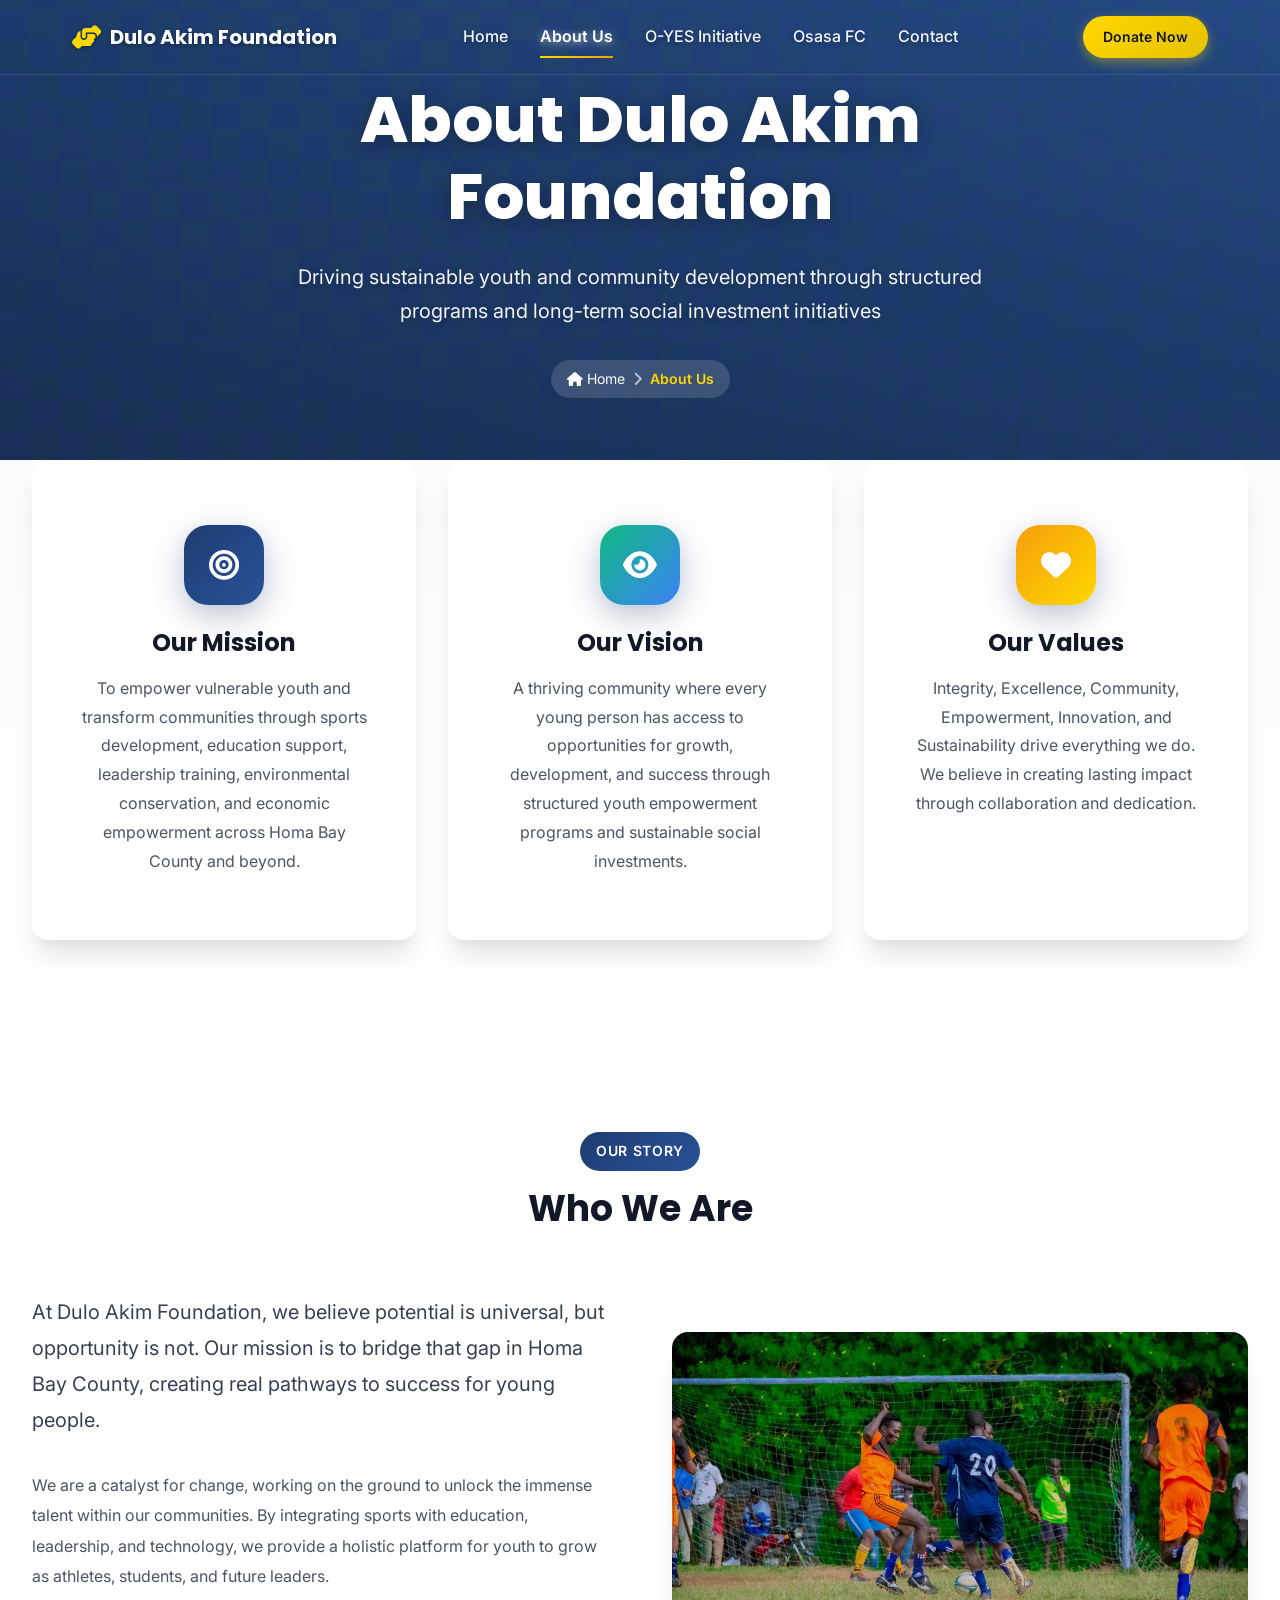
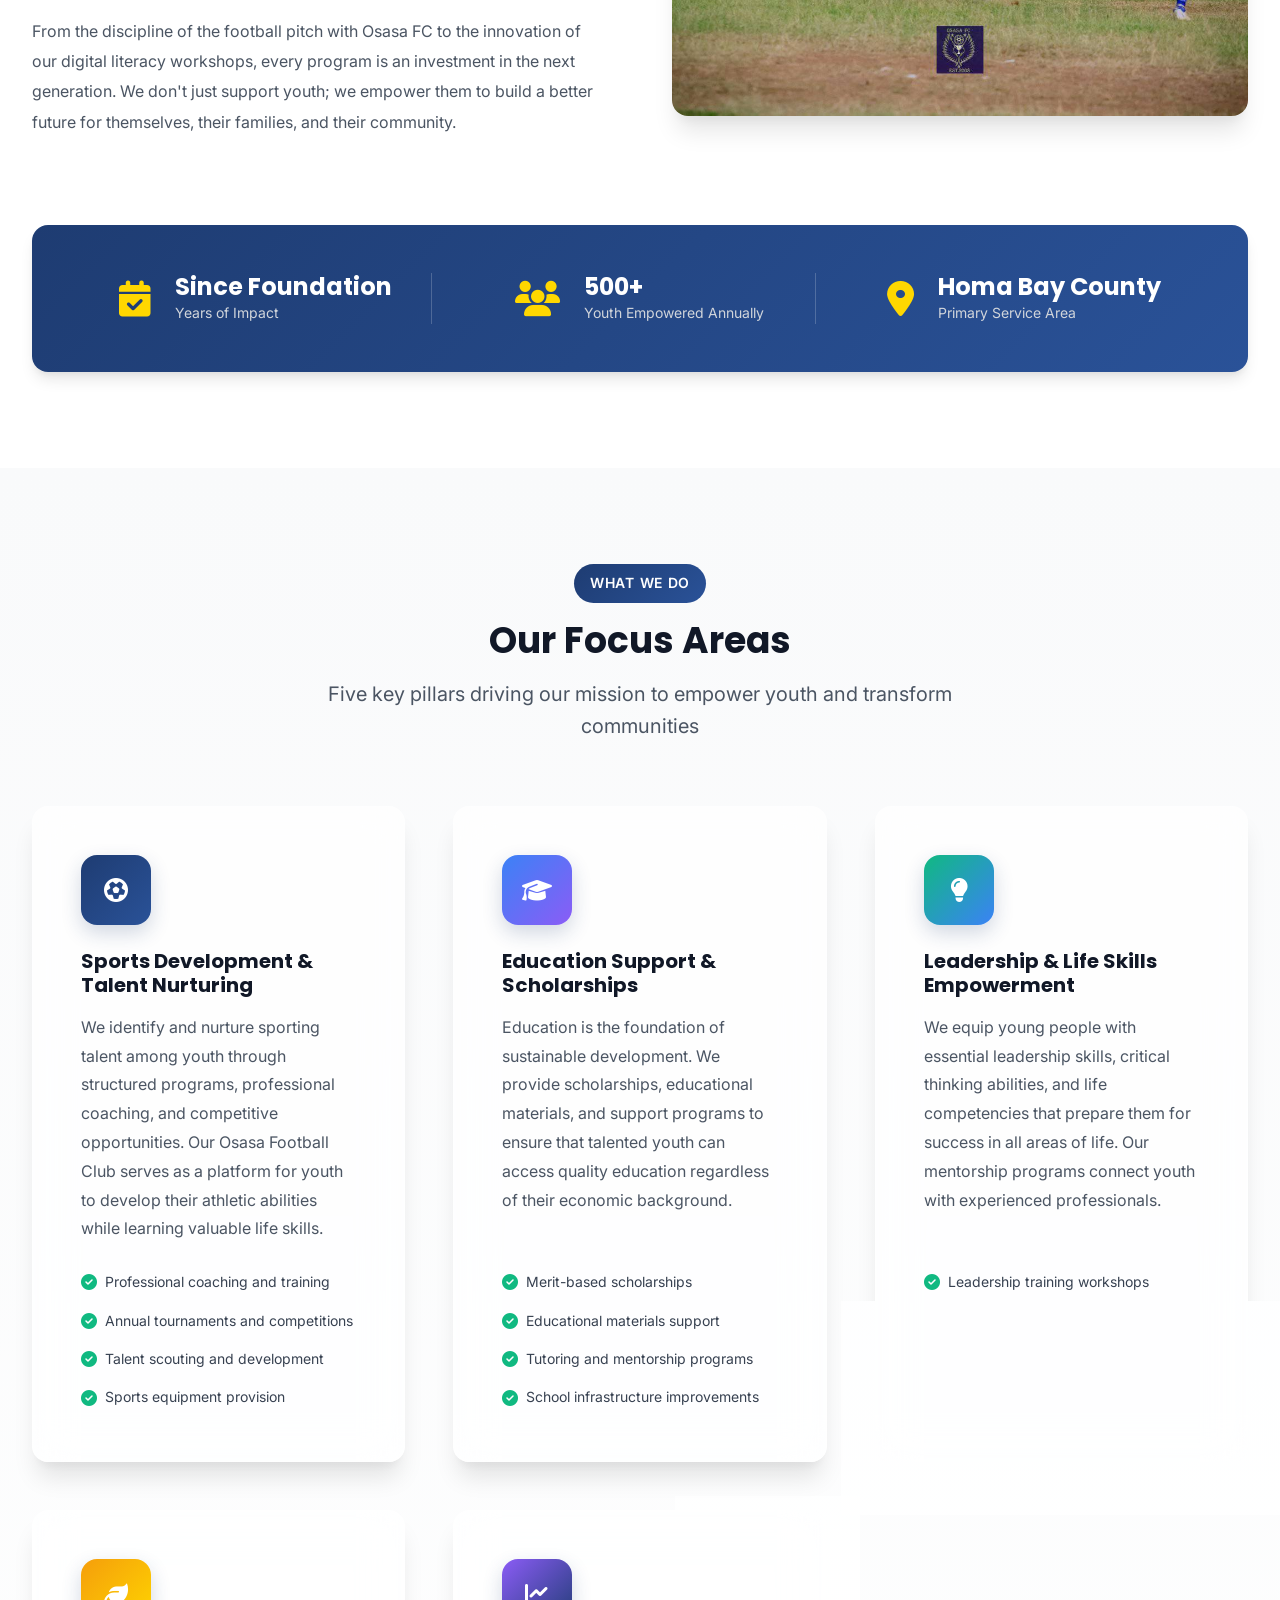
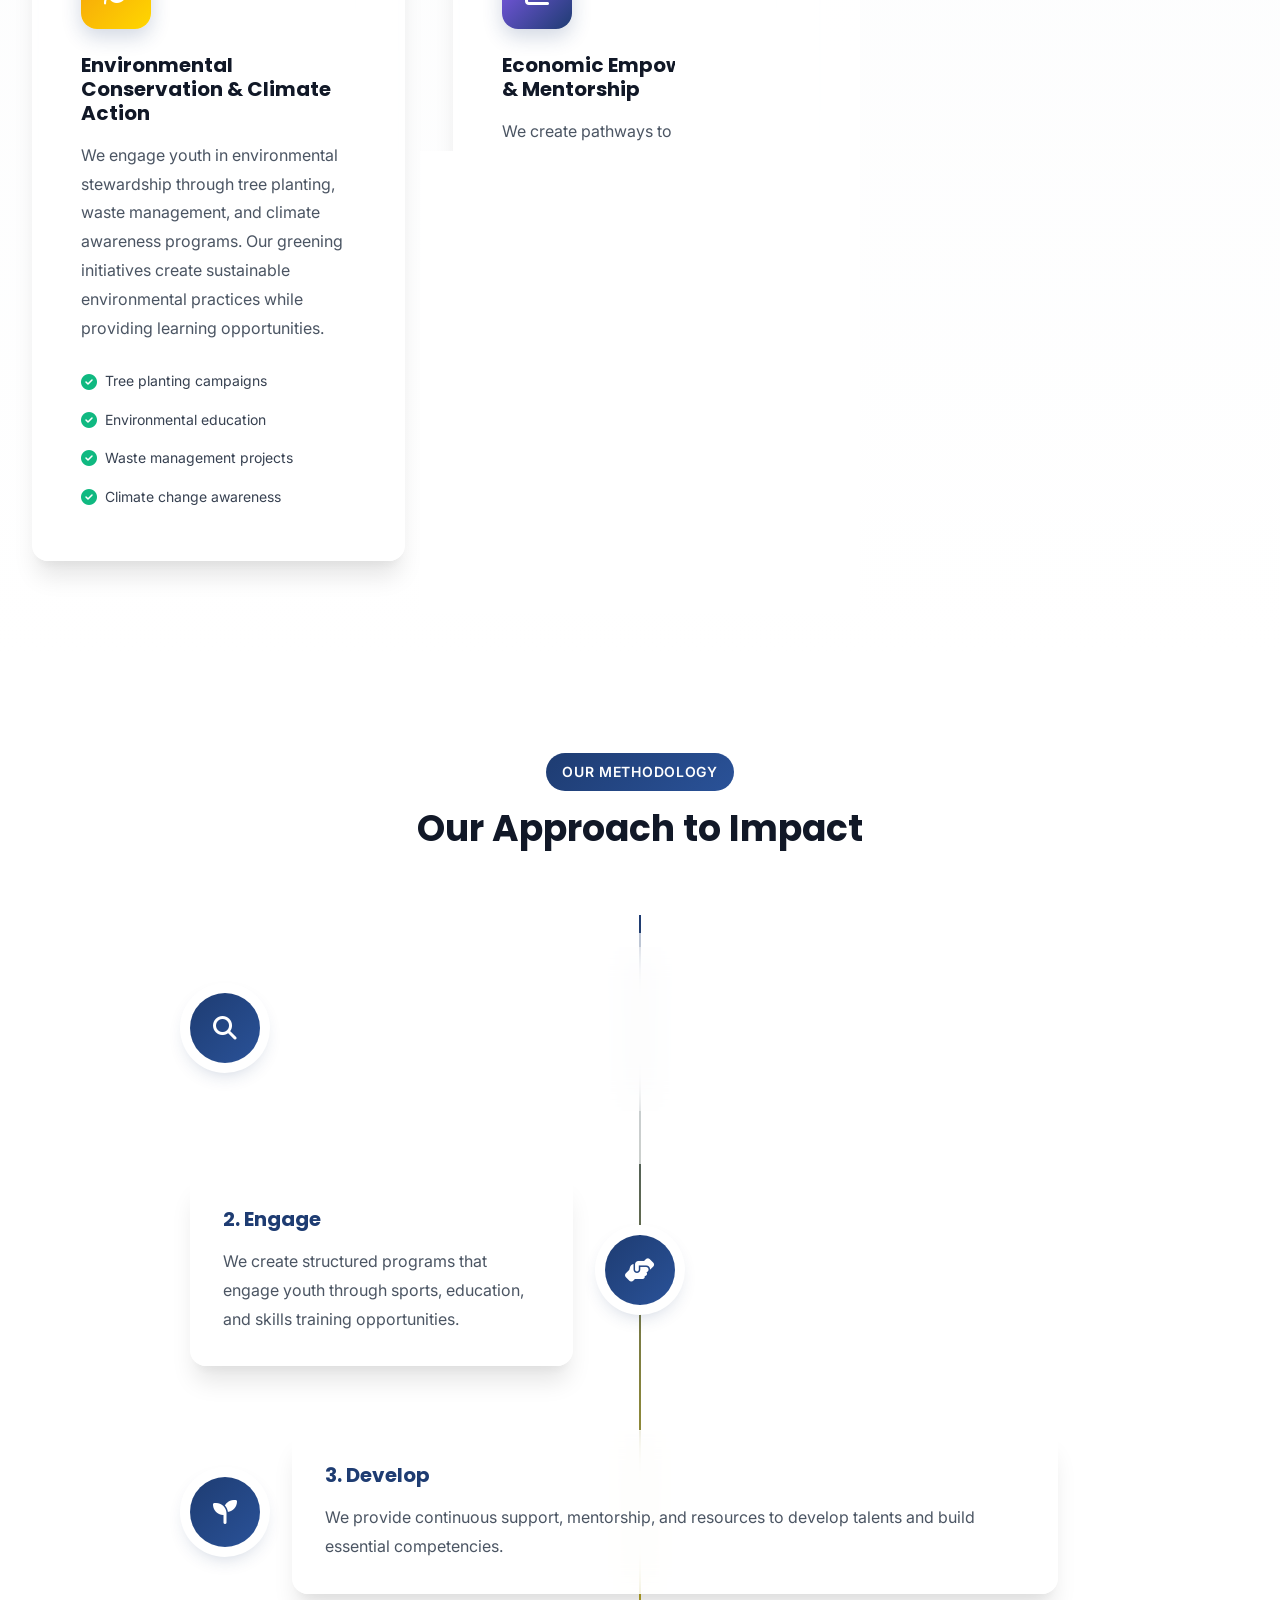
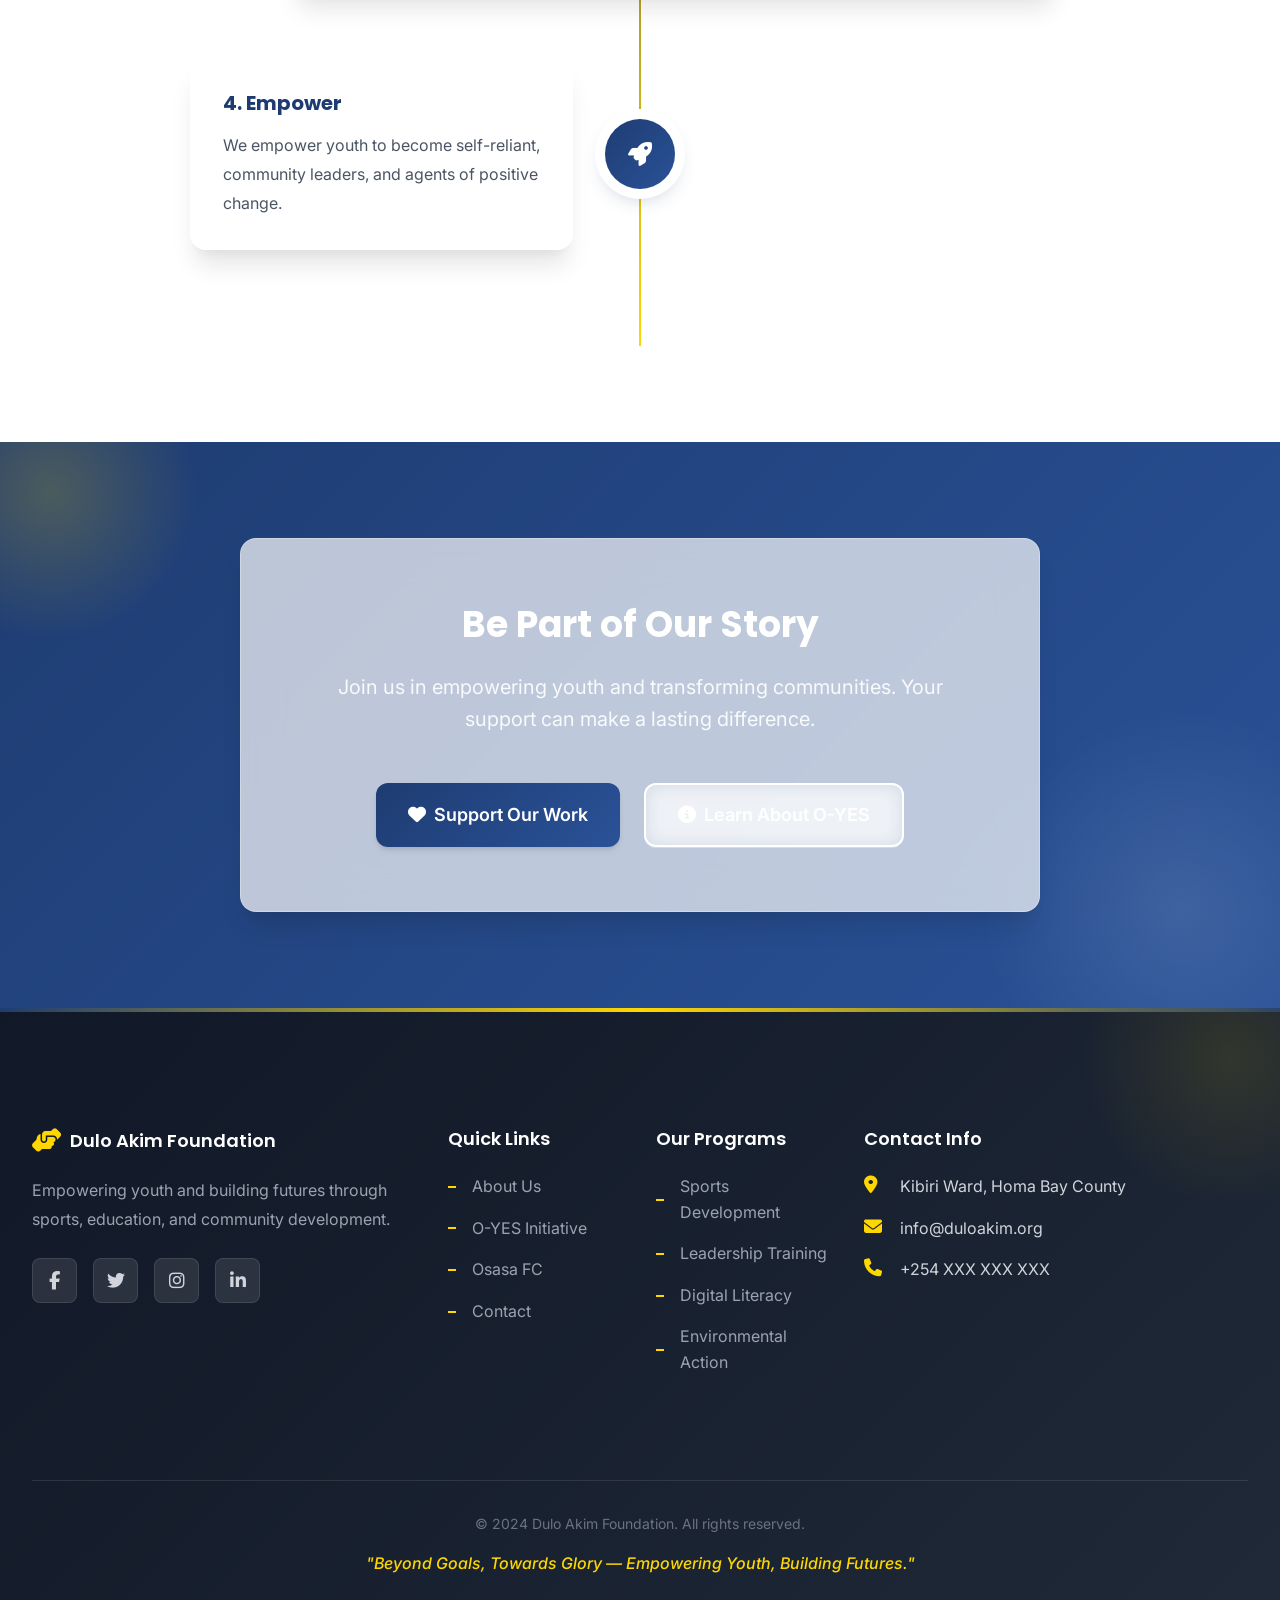
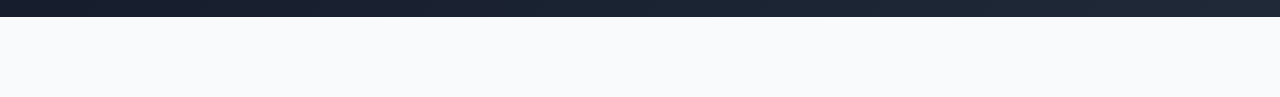
==== about.html @ 92dd2cec "Add files via upload" ====
<!DOCTYPE html>
<html lang="en">
<head>
    <meta charset="UTF-8">
    <meta name="viewport" content="width=device-width, initial-scale=1.0">
    <meta name="description" content="Learn about Dulo Akim Foundation - A community-centered philanthropic organization committed to empowering youth and transforming communities">
    <title>About Us - Dulo Akim Foundation</title>
    
    <!-- Google Fonts -->
    <link rel="preconnect" href="https://fonts.googleapis.com">
    <link rel="preconnect" href="https://fonts.gstatic.com" crossorigin>
    <link href="https://fonts.googleapis.com/css2?family=Inter:wght@300;400;500;600&family=Poppins:wght@600;700;800&display=swap" rel="stylesheet">
    
    <!-- Font Awesome Icons -->
    <link rel="stylesheet" href="https://cdnjs.cloudflare.com/ajax/libs/font-awesome/6.4.0/css/all.min.css">
    
    <!-- CSS Files -->
    <link rel="stylesheet" href="css/main.css">
    <link rel="stylesheet" href="css/components/header.css">
    <link rel="stylesheet" href="css/components/footer.css">
    <link rel="stylesheet" href="css/about.css">
</head>
<body>
    <!-- Header/Navigation -->
    <header class="header">
        <nav class="navbar">
            <div class="nav-container">
                <div class="logo">
                    <i class="fas fa-hands-helping"></i>
                    <span>Dulo Akim Foundation</span>
                </div>
                
                <ul class="nav-menu">
                    <li><a href="index.html">Home</a></li>
                    <li><a href="about.html" class="active">About Us</a></li>
                    <li><a href="oyes-initiative.html">O-YES Initiative</a></li>
                    <li><a href="osasa-fc.html">Osasa FC</a></li>
                    <li><a href="contact.html">Contact</a></li>
                </ul>
                
                <div class="nav-actions">
                    <a href="contact.html" class="btn-donate">Donate Now</a>
                    <button class="mobile-menu-toggle" aria-label="Toggle menu">
                        <i class="fas fa-bars"></i>
                    </button>
                </div>
            </div>
        </nav>
    </header>

    <!-- Page Hero -->
    <section class="page-hero">
        <div class="hero-overlay"></div>
        <div class="container">
            <div class="page-hero-content">
                <h1 class="page-title">About Dulo Akim Foundation</h1>
                <p class="page-subtitle">Driving sustainable youth and community development through structured programs and long-term social investment initiatives</p>
                <div class="breadcrumb">
                    <a href="index.html"><i class="fas fa-home"></i> Home</a>
                    <span><i class="fas fa-chevron-right"></i></span>
                    <span>About Us</span>
                </div>
            </div>
        </div>
    </section>

    <!-- Mission & Vision Section -->
    <section class="mission-vision">
        <div class="container">
            <div class="mv-grid">
                <div class="mv-card glass-card">
                    <div class="mv-icon">
                        <i class="fas fa-bullseye"></i>
                    </div>
                    <h3>Our Mission</h3>
                    <p>To empower vulnerable youth and transform communities through sports development, education support, leadership training, environmental conservation, and economic empowerment across Homa Bay County and beyond.</p>
                </div>
                
                <div class="mv-card glass-card">
                    <div class="mv-icon">
                        <i class="fas fa-eye"></i>
                    </div>
                    <h3>Our Vision</h3>
                    <p>A thriving community where every young person has access to opportunities for growth, development, and success through structured youth empowerment programs and sustainable social investments.</p>
                </div>
                
                <div class="mv-card glass-card">
                    <div class="mv-icon">
                        <i class="fas fa-heart"></i>
                    </div>
                    <h3>Our Values</h3>
                    <p>Integrity, Excellence, Community, Empowerment, Innovation, and Sustainability drive everything we do. We believe in creating lasting impact through collaboration and dedication.</p>
                </div>
            </div>
        </div>
    </section>

    <!-- Who We Are Section -->
    <section class="who-we-are">
        <div class="container">
            <div class="section-header center">
                <span class="section-label">Our Story</span>
                <h2 class="section-title">Who We Are</h2>
            </div>
            
            <div class="about-content-grid">
                <div class="about-text">
                    <p class="lead-paragraph">
                        At Dulo Akim Foundation, we believe potential is universal, but opportunity is not. Our mission is to bridge that gap in Homa Bay County, creating real pathways to success for young people.
                    </p>
                    
                    <p>
                        We are a catalyst for change, working on the ground to unlock the immense talent within our communities. By integrating sports with education, leadership, and technology, we provide a holistic platform for youth to grow as athletes, students, and future leaders.
                    </p>
                    
                    <p>
                        From the discipline of the football pitch with Osasa FC to the innovation of our digital literacy workshops, every program is an investment in the next generation. We don't just support youth; we empower them to build a better future for themselves, their families, and their community.
                    </p>
                </div>
                
                <div class="about-visual">
                    <img src="assets/slideshow (3).jpg" alt="Dulo Akim Foundation community engagement">
                </div>
            </div>

            <div class="impact-stats-bar">
                <div class="impact-stat">
                    <i class="fas fa-calendar-check"></i>
                    <div class="stat-content">
                        <h4>Since Foundation</h4>
                        <p>Years of Impact</p>
                    </div>
                </div>
                <div class="impact-stat">
                    <i class="fas fa-users"></i>
                    <div class="stat-content">
                        <h4>500+</h4>
                        <p>Youth Empowered Annually</p>
                    </div>
                </div>
                <div class="impact-stat">
                    <i class="fas fa-map-marker-alt"></i>
                    <div class="stat-content">
                        <h4>Homa Bay County</h4>
                        <p>Primary Service Area</p>
                    </div>
                </div>
            </div>
        </div>
    </section>

    <!-- Focus Areas Section -->
    <section class="focus-areas-section">
        <div class="container">
            <div class="section-header center">
                <span class="section-label">What We Do</span>
                <h2 class="section-title">Our Focus Areas</h2>
                <p class="section-subtitle">Five key pillars driving our mission to empower youth and transform communities</p>
            </div>
            
            <div class="focus-areas-grid">
                <div class="focus-area-card glass-card">
                    <div class="focus-area-icon">
                        <i class="fas fa-futbol"></i>
                    </div>
                    <h3>Sports Development & Talent Nurturing</h3>
                    <p>We identify and nurture sporting talent among youth through structured programs, professional coaching, and competitive opportunities. Our Osasa Football Club serves as a platform for youth to develop their athletic abilities while learning valuable life skills.</p>
                    <ul class="focus-features">
                        <li><i class="fas fa-check-circle"></i> Professional coaching and training</li>
                        <li><i class="fas fa-check-circle"></i> Annual tournaments and competitions</li>
                        <li><i class="fas fa-check-circle"></i> Talent scouting and development</li>
                        <li><i class="fas fa-check-circle"></i> Sports equipment provision</li>
                    </ul>
                </div>
                
                <div class="focus-area-card glass-card">
                    <div class="focus-area-icon">
                        <i class="fas fa-graduation-cap"></i>
                    </div>
                    <h3>Education Support & Scholarships</h3>
                    <p>Education is the foundation of sustainable development. We provide scholarships, educational materials, and support programs to ensure that talented youth can access quality education regardless of their economic background.</p>
                    <ul class="focus-features">
                        <li><i class="fas fa-check-circle"></i> Merit-based scholarships</li>
                        <li><i class="fas fa-check-circle"></i> Educational materials support</li>
                        <li><i class="fas fa-check-circle"></i> Tutoring and mentorship programs</li>
                        <li><i class="fas fa-check-circle"></i> School infrastructure improvements</li>
                    </ul>
                </div>
                
                <div class="focus-area-card glass-card">
                    <div class="focus-area-icon">
                        <i class="fas fa-lightbulb"></i>
                    </div>
                    <h3>Leadership & Life Skills Empowerment</h3>
                    <p>We equip young people with essential leadership skills, critical thinking abilities, and life competencies that prepare them for success in all areas of life. Our mentorship programs connect youth with experienced professionals.</p>
                    <ul class="focus-features">
                        <li><i class="fas fa-check-circle"></i> Leadership training workshops</li>
                        <li><i class="fas fa-check-circle"></i> Mentorship programs</li>
                        <li><i class="fas fa-check-circle"></i> Career guidance and counseling</li>
                        <li><i class="fas fa-check-circle"></i> Life skills development</li>
                    </ul>
                </div>
                
                <div class="focus-area-card glass-card">
                    <div class="focus-area-icon">
                        <i class="fas fa-leaf"></i>
                    </div>
                    <h3>Environmental Conservation & Climate Action</h3>
                    <p>We engage youth in environmental stewardship through tree planting, waste management, and climate awareness programs. Our greening initiatives create sustainable environmental practices while providing learning opportunities.</p>
                    <ul class="focus-features">
                        <li><i class="fas fa-check-circle"></i> Tree planting campaigns</li>
                        <li><i class="fas fa-check-circle"></i> Environmental education</li>
                        <li><i class="fas fa-check-circle"></i> Waste management projects</li>
                        <li><i class="fas fa-check-circle"></i> Climate change awareness</li>
                    </ul>
                </div>
                
                <div class="focus-area-card glass-card">
                    <div class="focus-area-icon">
                        <i class="fas fa-chart-line"></i>
                    </div>
                    <h3>Economic Empowerment & Mentorship</h3>
                    <p>We create pathways to economic independence through skills training, entrepreneurship programs, and microenterprise development. Our ICT and digital literacy programs prepare youth for the modern economy.</p>
                    <ul class="focus-features">
                        <li><i class="fas fa-check-circle"></i> ICT & digital literacy training</li>
                        <li><i class="fas fa-check-circle"></i> Entrepreneurship programs</li>
                        <li><i class="fas fa-check-circle"></i> Vocational skills training</li>
                        <li><i class="fas fa-check-circle"></i> Business mentorship</li>
                    </ul>
                </div>
            </div>
        </div>
    </section>

    <!-- Our Approach Section -->
    <section class="our-approach">
        <div class="container">
            <div class="section-header center">
                <span class="section-label">Our Methodology</span>
                <h2 class="section-title">Our Approach to Impact</h2>
            </div>
            
            <div class="approach-timeline">
                <div class="timeline-item">
                    <div class="timeline-icon">
                        <i class="fas fa-search"></i>
                    </div>
                    <div class="timeline-content glass-card">
                        <h3>1. Identify</h3>
                        <p>We identify vulnerable youth and assess community needs through comprehensive research and grassroots engagement.</p>
                    </div>
                </div>
                
                <div class="timeline-item">
                    <div class="timeline-icon">
                        <i class="fas fa-hands-helping"></i>
                    </div>
                    <div class="timeline-content glass-card">
                        <h3>2. Engage</h3>
                        <p>We create structured programs that engage youth through sports, education, and skills training opportunities.</p>
                    </div>
                </div>
                
                <div class="timeline-item">
                    <div class="timeline-icon">
                        <i class="fas fa-seedling"></i>
                    </div>
                    <div class="timeline-content glass-card">
                        <h3>3. Develop</h3>
                        <p>We provide continuous support, mentorship, and resources to develop talents and build essential competencies.</p>
                    </div>
                </div>
                
                <div class="timeline-item">
                    <div class="timeline-icon">
                        <i class="fas fa-rocket"></i>
                    </div>
                    <div class="timeline-content glass-card">
                        <h3>4. Empower</h3>
                        <p>We empower youth to become self-reliant, community leaders, and agents of positive change.</p>
                    </div>
                </div>
            </div>
        </div>
    </section>

    <!-- Call to Action -->
    <section class="cta-section">
        <div class="container">
            <div class="cta-content glass-card">
                <h2>Be Part of Our Story</h2>
                <p>Join us in empowering youth and transforming communities. Your support can make a lasting difference.</p>
                <div class="cta-buttons">
                    <a href="contact.html" class="btn btn-primary btn-large">
                        <i class="fas fa-heart"></i> Support Our Work
                    </a>
                    <a href="oyes-initiative.html" class="btn btn-secondary btn-large">
                        <i class="fas fa-info-circle"></i> Learn About O-YES
                    </a>
                </div>
            </div>
        </div>
    </section>

    <!-- Footer -->
    <footer class="footer">
        <div class="container">
            <div class="footer-grid">
                <div class="footer-col">
                    <h3 class="footer-title">
                        <i class="fas fa-hands-helping"></i>
                        Dulo Akim Foundation
                    </h3>
                    <p>Empowering youth and building futures through sports, education, and community development.</p>
                    <div class="social-links">
                        <a href="#" aria-label="Facebook"><i class="fab fa-facebook-f"></i></a>
                        <a href="#" aria-label="Twitter"><i class="fab fa-twitter"></i></a>
                        <a href="#" aria-label="Instagram"><i class="fab fa-instagram"></i></a>
                        <a href="#" aria-label="LinkedIn"><i class="fab fa-linkedin-in"></i></a>
                    </div>
                </div>
                
                <div class="footer-col">
                    <h4>Quick Links</h4>
                    <ul>
                        <li><a href="about.html">About Us</a></li>
                        <li><a href="oyes-initiative.html">O-YES Initiative</a></li>
                        <li><a href="osasa-fc.html">Osasa FC</a></li>
                        <li><a href="contact.html">Contact</a></li>
                    </ul>
                </div>
                
                <div class="footer-col">
                    <h4>Our Programs</h4>
                    <ul>
                        <li><a href="oyes-initiative.html">Sports Development</a></li>
                        <li><a href="oyes-initiative.html">Leadership Training</a></li>
                        <li><a href="oyes-initiative.html">Digital Literacy</a></li>
                        <li><a href="oyes-initiative.html">Environmental Action</a></li>
                    </ul>
                </div>
                
                <div class="footer-col">
                    <h4>Contact Info</h4>
                    <ul class="contact-info">
                        <li><i class="fas fa-map-marker-alt"></i> Kibiri Ward, Homa Bay County</li>
                        <li><i class="fas fa-envelope"></i> info@duloakim.org</li>
                        <li><i class="fas fa-phone"></i> +254 XXX XXX XXX</li>
                    </ul>
                </div>
            </div>
            
            <div class="footer-bottom">
                <p>&copy; 2024 Dulo Akim Foundation. All rights reserved.</p>
                <p class="motto">"Beyond Goals, Towards Glory — Empowering Youth, Building Futures."</p>
            </div>
        </div>
    </footer>

    <!-- JavaScript Files -->
    <script src="js/main.js"></script>
</body>
</html>
---- css/main.css ----
/* ===================================
   CSS VARIABLES & ROOT STYLES
   =================================== */
:root {
    /* Primary Colors */
    --primary-color: #1e3c72;
    --primary-light: #2a5298;
    --primary-dark: #152a52;
    --secondary-color: #ffd700;
    --secondary-dark: #e6c200;
    
    /* Accent Colors */
    --accent-green: #10b981;
    --accent-blue: #3b82f6;
    --accent-orange: #f59e0b;
    --accent-purple: #8b5cf6;
    
    /* Neutral Colors */
    --white: #ffffff;
    --black: #000000;
    --gray-50: #f9fafb;
    --gray-100: #f3f4f6;
    --gray-200: #e5e7eb;
    --gray-300: #d1d5db;
    --gray-400: #9ca3af;
    --gray-500: #6b7280;
    --gray-600: #4b5563;
    --gray-700: #374151;
    --gray-800: #1f2937;
    --gray-900: #111827;
    
    /* Semantic Colors */
    --success: #10b981;
    --warning: #f59e0b;
    --error: #ef4444;
    --info: #3b82f6;
    
    /* Typography */
    --font-primary: 'Inter', -apple-system, BlinkMacSystemFont, 'Segoe UI', sans-serif;
    --font-display: 'Poppins', sans-serif;
    
    /* Font Sizes */
    --text-xs: 0.75rem;      /* 12px */
    --text-sm: 0.875rem;     /* 14px */
    --text-base: 1rem;       /* 16px */
    --text-lg: 1.125rem;     /* 18px */
    --text-xl: 1.25rem;      /* 20px */
    --text-2xl: 1.5rem;      /* 24px */
    --text-3xl: 1.875rem;    /* 30px */
    --text-4xl: 2.25rem;     /* 36px */
    --text-5xl: 3rem;        /* 48px */
    --text-6xl: 3.75rem;     /* 60px */
    --text-7xl: 4.5rem;      /* 72px */
    
    /* Spacing */
    --spacing-xs: 0.25rem;   /* 4px */
    --spacing-sm: 0.5rem;    /* 8px */
    --spacing-md: 1rem;      /* 16px */
    --spacing-lg: 1.5rem;    /* 24px */
    --spacing-xl: 2rem;      /* 32px */
    --spacing-2xl: 3rem;     /* 48px */
    --spacing-3xl: 4rem;     /* 64px */
    --spacing-4xl: 6rem;     /* 96px */
    
    /* Border Radius */
    --radius-sm: 0.375rem;   /* 6px */
    --radius-md: 0.5rem;     /* 8px */
    --radius-lg: 0.75rem;    /* 12px */
    --radius-xl: 1rem;       /* 16px */
    --radius-2xl: 1.5rem;    /* 24px */
    --radius-full: 9999px;
    
    /* Shadows */
    --shadow-sm: 0 1px 2px 0 rgba(0, 0, 0, 0.05);
    --shadow-md: 0 4px 6px -1px rgba(0, 0, 0, 0.1), 0 2px 4px -1px rgba(0, 0, 0, 0.06);
    --shadow-lg: 0 10px 15px -3px rgba(0, 0, 0, 0.1), 0 4px 6px -2px rgba(0, 0, 0, 0.05);
    --shadow-xl: 0 20px 25px -5px rgba(0, 0, 0, 0.1), 0 10px 10px -5px rgba(0, 0, 0, 0.04);
    --shadow-2xl: 0 25px 50px -12px rgba(0, 0, 0, 0.25);
    
    /* Transitions */
    --transition-fast: 150ms cubic-bezier(0.4, 0, 0.2, 1);
    --transition-base: 250ms cubic-bezier(0.4, 0, 0.2, 1);
    --transition-slow: 350ms cubic-bezier(0.4, 0, 0.2, 1);
    
    /* Z-index */
    --z-dropdown: 1000;
    --z-sticky: 1020;
    --z-fixed: 1030;
    --z-modal-backdrop: 1040;
    --z-modal: 1050;
    --z-popover: 1060;
    --z-tooltip: 1070;
}

/* ===================================
   RESET & BASE STYLES
   =================================== */
*, *::before, *::after {
    margin: 0;
    padding: 0;
    box-sizing: border-box;
}

html {
    font-size: 16px;
    scroll-behavior: smooth;
}

body {
    font-family: var(--font-primary);
    font-size: var(--text-base);
    line-height: 1.6;
    color: var(--gray-800);
    background-color: var(--gray-50);
    -webkit-font-smoothing: antialiased;
    -moz-osx-font-smoothing: grayscale;
    overflow-x: hidden;
}

/* ===================================
   TYPOGRAPHY
   =================================== */
h1, h2, h3, h4, h5, h6 {
    font-family: var(--font-display);
    font-weight: 700;
    line-height: 1.2;
    color: var(--gray-900);
    margin-bottom: var(--spacing-md);
}

h1 {
    font-size: var(--text-5xl);
}

h2 {
    font-size: var(--text-4xl);
}

h3 {
    font-size: var(--text-3xl);
}

h4 {
    font-size: var(--text-2xl);
}

h5 {
    font-size: var(--text-xl);
}

h6 {
    font-size: var(--text-lg);
}

p {
    margin-bottom: var(--spacing-md);
}

a {
    color: var(--primary-color);
    text-decoration: none;
    transition: color var(--transition-base);
}

a:hover {
    color: var(--primary-light);
}

strong, b {
    font-weight: 600;
}

/* ===================================
   CONTAINER & LAYOUT
   =================================== */
.container {
    width: 100%;
    max-width: 1400px;
    margin: 0 auto;
    padding: 0 var(--spacing-xl);
}

.container-fluid {
    width: 100%;
    padding: 0 var(--spacing-xl);
}

section {
    padding: var(--spacing-4xl) 0;
}

/* ===================================
   GRID SYSTEM
   =================================== */
.grid-system {
    display: grid;
    grid-template-columns: repeat(12, 1fr);
    gap: var(--spacing-xl);
    width: 100%;
}

.grid-item {
    position: relative;
}

/* Grid Spans */
.grid-span-1 { grid-column: span 1; }
.grid-span-2 { grid-column: span 2; }
.grid-span-3 { grid-column: span 3; }
.grid-span-4 { grid-column: span 4; }
.grid-span-5 { grid-column: span 5; }
.grid-span-6 { grid-column: span 6; }
.grid-span-7 { grid-column: span 7; }
.grid-span-8 { grid-column: span 8; }
.grid-span-9 { grid-column: span 9; }
.grid-span-10 { grid-column: span 10; }
.grid-span-11 { grid-column: span 11; }
.grid-span-12 { grid-column: span 12; }

/* Grid Rows */
.grid-row-span-1 { grid-row: span 1; }
.grid-row-span-2 { grid-row: span 2; }
.grid-row-span-3 { grid-row: span 3; }
.grid-row-span-4 { grid-row: span 4; }

/* Grid Start Positions */
.grid-start-1 { grid-column-start: 1; }
.grid-start-2 { grid-column-start: 2; }
.grid-start-3 { grid-column-start: 3; }
.grid-start-4 { grid-column-start: 4; }
.grid-start-5 { grid-column-start: 5; }
.grid-start-6 { grid-column-start: 6; }
.grid-start-7 { grid-column-start: 7; }
.grid-start-8 { grid-column-start: 8; }
.grid-start-9 { grid-column-start: 9; }
.grid-start-10 { grid-column-start: 10; }
.grid-start-11 { grid-column-start: 11; }
.grid-start-12 { grid-column-start: 12; }

/* Responsive Grid */
@media (max-width: 1200px) {
    .grid-system {
        grid-template-columns: repeat(8, 1fr);
        gap: var(--spacing-lg);
    }
}

@media (max-width: 768px) {
    .grid-system {
        grid-template-columns: repeat(4, 1fr);
        gap: var(--spacing-md);
    }
    
    .grid-span-1, .grid-span-2, .grid-span-3, .grid-span-4,
    .grid-span-5, .grid-span-6, .grid-span-7, .grid-span-8,
    .grid-span-9, .grid-span-10, .grid-span-11, .grid-span-12 {
        grid-column: span 4;
    }
}

@media (max-width: 480px) {
    .grid-system {
        grid-template-columns: 1fr;
        gap: var(--spacing-md);
    }
    
    .grid-span-1, .grid-span-2, .grid-span-3, .grid-span-4,
    .grid-span-5, .grid-span-6, .grid-span-7, .grid-span-8,
    .grid-span-9, .grid-span-10, .grid-span-11, .grid-span-12 {
        grid-column: span 1;
    }
}

/* ===================================
   BUTTONS
   =================================== */
.btn {
    display: inline-flex;
    align-items: center;
    gap: var(--spacing-sm);
    padding: 0.75rem 1.5rem;
    font-family: var(--font-primary);
    font-size: var(--text-base);
    font-weight: 600;
    text-align: center;
    text-decoration: none;
    border: none;
    border-radius: var(--radius-lg);
    cursor: pointer;
    transition: all var(--transition-base);
    white-space: nowrap;
}

.btn-primary {
    background: linear-gradient(135deg, var(--primary-color) 0%, var(--primary-light) 100%);
    color: var(--white);
    box-shadow: var(--shadow-md);
}

.btn-primary:hover {
    background: linear-gradient(135deg, var(--primary-dark) 0%, var(--primary-color) 100%);
    transform: translateY(-2px);
    box-shadow: var(--shadow-lg);
}

.btn-secondary {
    background: rgba(255, 255, 255, 0.2);
    color: var(--white);
    border: 2px solid var(--white);
    backdrop-filter: blur(10px);
}

.btn-secondary:hover {
    background: var(--white);
    color: var(--primary-color);
    transform: translateY(-2px);
}

.btn-large {
    padding: 1rem 2rem;
    font-size: var(--text-lg);
}

.btn:active {
    transform: translateY(0);
}

/* ===================================
   GLASSMORPHISM CARDS
   =================================== */
.glass-card {
    background: rgba(255, 255, 255, 0.7);
    backdrop-filter: blur(20px);
    -webkit-backdrop-filter: blur(20px);
    border: 1px solid rgba(255, 255, 255, 0.3);
    border-radius: var(--radius-xl);
    box-shadow: var(--shadow-xl);
    transition: all var(--transition-base);
}

.glass-card:hover {
    background: rgba(255, 255, 255, 0.8);
    transform: translateY(-5px);
    box-shadow: var(--shadow-2xl);
}

/* ===================================
   SECTION HEADERS
   =================================== */
.section-header {
    margin-bottom: var(--spacing-3xl);
}

.section-header.center {
    text-align: center;
}

.section-label {
    display: inline-block;
    padding: 0.5rem 1rem;
    background: linear-gradient(135deg, var(--primary-color), var(--primary-light));
    color: var(--white);
    font-size: var(--text-sm);
    font-weight: 600;
    text-transform: uppercase;
    letter-spacing: 0.05em;
    border-radius: var(--radius-full);
    margin-bottom: var(--spacing-md);
}

.section-title {
    font-size: var(--text-4xl);
    color: var(--gray-900);
    margin-bottom: var(--spacing-md);
}

.section-subtitle {
    font-size: var(--text-xl);
    color: var(--gray-600);
    max-width: 700px;
    margin: 0 auto;
}

/* ===================================
   ANIMATIONS
   =================================== */
@keyframes fadeIn {
    from {
        opacity: 0;
        transform: translateY(20px);
    }
    to {
        opacity: 1;
        transform: translateY(0);
    }
}

@keyframes slideInLeft {
    from {
        opacity: 0;
        transform: translateX(-50px);
    }
    to {
        opacity: 1;
        transform: translateX(0);
    }
}

@keyframes slideInRight {
    from {
        opacity: 0;
        transform: translateX(50px);
    }
    to {
        opacity: 1;
        transform: translateX(0);
    }
}

@keyframes pulse {
    0%, 100% {
        opacity: 1;
    }
    50% {
        opacity: 0.5;
    }
}

@keyframes bounce {
    0%, 100% {
        transform: translateY(0);
    }
    50% {
        transform: translateY(-10px);
    }
}

.animate-fade-in {
    animation: fadeIn 0.8s ease-out;
}

.animate-fade-in-delay {
    animation: fadeIn 0.8s ease-out 0.3s both;
}

.animate-fade-in-delay-2 {
    animation: fadeIn 0.8s ease-out 0.6s both;
}

.animate-slide-in-left {
    animation: slideInLeft 0.8s ease-out;
}

.animate-slide-in-right {
    animation: slideInRight 0.8s ease-out;
}

/* ===================================
   UTILITY CLASSES
   =================================== */
.text-center {
    text-align: center;
}

.text-left {
    text-align: left;
}

.text-right {
    text-align: right;
}

.text-primary {
    color: var(--primary-color);
}

.text-secondary {
    color: var(--secondary-color);
}

.text-white {
    color: var(--white);
}

.bg-primary {
    background-color: var(--primary-color);
}

.bg-gray {
    background-color: var(--gray-100);
}

.bg-white {
    background-color: var(--white);
}

.mt-sm { margin-top: var(--spacing-sm); }
.mt-md { margin-top: var(--spacing-md); }
.mt-lg { margin-top: var(--spacing-lg); }
.mt-xl { margin-top: var(--spacing-xl); }

.mb-sm { margin-bottom: var(--spacing-sm); }
.mb-md { margin-bottom: var(--spacing-md); }
.mb-lg { margin-bottom: var(--spacing-lg); }
.mb-xl { margin-bottom: var(--spacing-xl); }

.pt-sm { padding-top: var(--spacing-sm); }
.pt-md { padding-top: var(--spacing-md); }
.pt-lg { padding-top: var(--spacing-lg); }
.pt-xl { padding-top: var(--spacing-xl); }

.pb-sm { padding-bottom: var(--spacing-sm); }
.pb-md { padding-bottom: var(--spacing-md); }
.pb-lg { padding-bottom: var(--spacing-lg); }
.pb-xl { padding-bottom: var(--spacing-xl); }

/* ===================================
   RESPONSIVE UTILITIES
   =================================== */
@media (max-width: 768px) {
    html {
        font-size: 14px;
    }
    
    .container {
        padding: 0 var(--spacing-md);
    }
    
    section {
        padding: var(--spacing-3xl) 0;
    }
    
    h1 {
        font-size: var(--text-4xl);
    }
    
    h2 {
        font-size: var(--text-3xl);
    }
    
    h3 {
        font-size: var(--text-2xl);
    }
}

@media (max-width: 480px) {
    h1 {
        font-size: var(--text-3xl);
    }
    
    h2 {
        font-size: var(--text-2xl);
    }
    
    .section-title {
        font-size: var(--text-2xl);
    }
}

/* ===================================
   SCROLLBAR STYLING
   =================================== */
::-webkit-scrollbar {
    width: 10px;
}

::-webkit-scrollbar-track {
    background: var(--gray-100);
}

::-webkit-scrollbar-thumb {
    background: var(--primary-color);
    border-radius: var(--radius-full);
}

::-webkit-scrollbar-thumb:hover {
    background: var(--primary-dark);
}

/* ===================================
   SELECTION STYLING
   =================================== */
::selection {
    background: var(--primary-color);
    color: var(--white);
}

::-moz-selection {
    background: var(--primary-color);
    color: var(--white);
}

/* ===================================
   FOCUS STYLES
   =================================== */
:focus-visible {
    outline: 2px solid var(--primary-color);
    outline-offset: 2px;
}

button:focus-visible,
a:focus-visible {
    outline: 2px solid var(--secondary-color);
    outline-offset: 2px;
}
---- css/components/header.css ----
/* ===================================
   HEADER & NAVIGATION STYLES
   =================================== */

.header {
    position: fixed;
    top: 0;
    left: 0;
    width: 100%;
    z-index: var(--z-fixed);
    background: transparent;
    backdrop-filter: none;
    -webkit-backdrop-filter: none;
    transition: background-color var(--transition-base), border-color var(--transition-base), backdrop-filter var(--transition-base);
    border-bottom: 1px solid rgba(255, 255, 255, 0.1);
}

.header.scrolled {
    background: rgba(255, 255, 255, 0.95);
    backdrop-filter: blur(20px);
    -webkit-backdrop-filter: blur(20px);
    border-bottom: 1px solid var(--gray-200);
    box-shadow: var(--shadow-md);
}

.navbar {
    padding: 1rem 0;
}

.nav-container {
    max-width: 1200px;
    margin: 0 auto;
    padding: 0 var(--spacing-xl);
    display: flex;
    align-items: center;
    justify-content: space-between;
    gap: var(--spacing-xl);
}

/* ===================================
   LOGO
   =================================== */
.logo {
    display: flex;
    align-items: center;
    gap: var(--spacing-sm);
    font-family: var(--font-display);
    font-size: var(--text-xl);
    font-weight: 700;
    color: var(--white);
    text-decoration: none;
    transition: color var(--transition-base);
    text-shadow: 0 2px 4px rgba(0, 0, 0, 0.3);
}
.header.scrolled .logo {
    color: var(--primary-color);
    text-shadow: none;
}

.logo i {
    font-size: var(--text-2xl);
    color: var(--secondary-color);
    transition: transform var(--transition-base);
}

.logo:hover {
    color: var(--white);
    text-shadow: 0 2px 8px rgba(255, 255, 255, 0.5);
}
.header.scrolled .logo:hover {
    color: var(--primary-light);
    text-shadow: none;
}

.logo:hover i {
    transform: scale(1.1) rotate(5deg);
}

/* ===================================
   NAVIGATION MENU
   =================================== */
.nav-menu {
    display: flex;
    align-items: center;
    gap: var(--spacing-xl);
    list-style: none;
    margin: 0;
}

.nav-menu li {
    position: relative;
}

.nav-menu a {
    display: inline-block;
    padding: 0.5rem 0;
    font-size: var(--text-base);
    font-weight: 500;
    color: rgba(255, 255, 255, 0.95);
    text-decoration: none;
    transition: color var(--transition-base);
    position: relative;
    text-shadow: 0 2px 4px rgba(0, 0, 0, 0.3);
}
.header.scrolled .nav-menu a {
    color: var(--gray-700);
    text-shadow: none;
}


.nav-menu a::after {
    content: '';
    position: absolute;
    bottom: 0;
    left: 0;
    width: 0;
    height: 2px;
    background: linear-gradient(90deg, var(--secondary-color), var(--accent-orange));
    transition: width var(--transition-base);
}
.header.scrolled .nav-menu a::after {
    background: linear-gradient(90deg, var(--primary-color), var(--secondary-color));
}

.nav-menu a:hover {
    color: var(--white);
    text-shadow: 0 2px 8px rgba(255, 255, 255, 0.5);
}
.header.scrolled .nav-menu a:hover {
    color: var(--primary-color);
    text-shadow: none;
}

.nav-menu a:hover::after {
    width: 100%;
}

.nav-menu a.active {
    color: var(--white);
    font-weight: 600;
    text-shadow: 0 2px 8px rgba(255, 255, 255, 0.6);
}
.header.scrolled .nav-menu a.active {
    color: var(--primary-color);
    text-shadow: none;
}

.nav-menu a.active::after {
    width: 100%;
}

/* ===================================
   NAVIGATION ACTIONS
   =================================== */
.nav-actions {
    display: flex;
    align-items: center;
    gap: var(--spacing-md);
}

.btn-donate {
    display: inline-flex;
    align-items: center;
    gap: var(--spacing-sm);
    padding: 0.625rem 1.25rem;
    background: linear-gradient(135deg, var(--secondary-color) 0%, var(--secondary-dark) 100%);
    color: var(--gray-900);
    font-weight: 600;
    font-size: var(--text-sm);
    border-radius: var(--radius-full);
    text-decoration: none;
    box-shadow: 0 4px 12px rgba(255, 215, 0, 0.4);
    transition: all var(--transition-base);
    text-shadow: none;
}

.btn-donate:hover {
    transform: translateY(-2px);
    box-shadow: 0 6px 20px rgba(255, 215, 0, 0.4);
}

/* ===================================
   MOBILE MENU TOGGLE
   =================================== */
.mobile-menu-toggle {
    display: none;
    background: none;
    border: none;
    font-size: var(--text-2xl);
    color: var(--primary-color);
    cursor: pointer;
    padding: 0.5rem;
    transition: color var(--transition-base);
}

.mobile-menu-toggle:hover {
    color: var(--primary-light);
}

.mobile-menu-toggle i {
    transition: transform var(--transition-base);
}

.mobile-menu-toggle.active i {
    transform: rotate(90deg);
}

/* ===================================
   RESPONSIVE STYLES
   =================================== */
@media (max-width: 992px) {
    .nav-menu {
        gap: var(--spacing-lg);
    }
}

@media (max-width: 768px) {
    .nav-container {
        padding: 0 var(--spacing-md);
    }
    
    .logo {
        font-size: var(--text-lg);
    }
    
    .logo span {
        max-width: 150px;
        white-space: nowrap;
        overflow: hidden;
        text-overflow: ellipsis;
    }
    
    .nav-menu {
        position: fixed;
        top: 70px;
        left: -100%;
        width: 100%;
        height: calc(100vh - 70px);
        background: rgba(255, 255, 255, 0.98);
        backdrop-filter: blur(20px);
        flex-direction: column;
        justify-content: flex-start;
        align-items: stretch;
        padding: var(--spacing-xl);
        gap: 0;
        transition: left var(--transition-slow);
        box-shadow: 0 4px 30px rgba(0, 0, 0, 0.1);
        overflow-y: auto;
    }
    
    .nav-menu.active {
        left: 0;
    }
    
    .nav-menu li {
        width: 100%;
        border-bottom: 1px solid var(--gray-200);
    }
    
    .nav-menu a {
        display: block;
        padding: 1rem 0;
        font-size: var(--text-lg);
    }
    
    .nav-menu a::after {
        display: none;
    }
    
    .mobile-menu-toggle {
        display: block;
    }
    
    .btn-donate {
        display: none;
    }
    
    /* Show donate button in mobile menu */
    .nav-menu::after {
        content: 'Donate Now';
        display: block;
        margin-top: var(--spacing-xl);
        padding: 1rem;
        background: linear-gradient(135deg, var(--secondary-color) 0%, var(--secondary-dark) 100%);
        color: var(--gray-900);
        font-weight: 600;
        text-align: center;
        border-radius: var(--radius-lg);
        cursor: pointer;
    }
}

@media (max-width: 480px) {
    .logo {
        font-size: var(--text-base);
    }
    
    .logo i {
        font-size: var(--text-xl);
    }
}

/* ===================================
   STICKY HEADER ANIMATION
   =================================== */
@keyframes slideDown {
    from {
        transform: translateY(-100%);
    }
    to {
        transform: translateY(0);
    }
}

.header.sticky {
    animation: slideDown 0.3s ease-out;
}

/* ===================================
   DROPDOWN MENU (for future use)
   =================================== */
.nav-menu .dropdown {
    position: relative;
}

.dropdown-menu {
    position: absolute;
    top: 100%;
    left: 0;
    min-width: 200px;
    background: rgba(255, 255, 255, 0.98);
    backdrop-filter: blur(20px);
    border-radius: var(--radius-lg);
    box-shadow: var(--shadow-xl);
    padding: var(--spacing-sm);
    opacity: 0;
    visibility: hidden;
    transform: translateY(-10px);
    transition: all var(--transition-base);
}

.dropdown:hover .dropdown-menu {
    opacity: 1;
    visibility: visible;
    transform: translateY(0);
}

.dropdown-menu a {
    display: block;
    padding: 0.75rem 1rem;
    border-radius: var(--radius-md);
    transition: background var(--transition-fast);
}

.dropdown-menu a:hover {
    background: var(--gray-100);
}

/* ===================================
   ACCESSIBILITY IMPROVEMENTS
   =================================== */
.nav-menu a:focus-visible,
.btn-donate:focus-visible,
.mobile-menu-toggle:focus-visible {
    outline: 2px solid var(--primary-color);
    outline-offset: 4px;
    border-radius: var(--radius-sm);
}

/* Skip to main content link */
.skip-to-main {
    position: absolute;
    top: -100%;
    left: 0;
    padding: 1rem;
    background: var(--primary-color);
    color: var(--white);
    text-decoration: none;
    z-index: 9999;
}

.skip-to-main:focus {
    top: 0;
}
---- css/components/footer.css ----
/* ===================================
   FOOTER STYLES
   =================================== */

.footer {
    background: linear-gradient(135deg, var(--gray-900) 0%, var(--gray-800) 100%);
    color: var(--gray-300);
    padding: var(--spacing-4xl) 0 var(--spacing-xl);
    position: relative;
    overflow: hidden;
}

/* Decorative elements */
.footer::before {
    content: '';
    position: absolute;
    top: 0;
    left: 0;
    width: 100%;
    height: 4px;
    background: linear-gradient(90deg, 
        var(--primary-color) 0%, 
        var(--secondary-color) 50%, 
        var(--primary-color) 100%);
}

.footer::after {
    content: '';
    position: absolute;
    top: -100px;
    right: -100px;
    width: 300px;
    height: 300px;
    background: radial-gradient(circle, rgba(255, 215, 0, 0.1) 0%, transparent 70%);
    border-radius: 50%;
    pointer-events: none;
}

/* ===================================
   FOOTER GRID
   =================================== */
.footer-grid {
    display: grid;
    grid-template-columns: repeat(12, 1fr);
    gap: var(--spacing-xl);
    margin-bottom: var(--spacing-3xl);
}

.footer-col:first-child {
    grid-column: span 4;
}

.footer-col:nth-child(2),
.footer-col:nth-child(3) {
    grid-column: span 2;
}

.footer-col:last-child {
    grid-column: span 4;
}

/* ===================================
   FOOTER COLUMNS
   =================================== */
.footer-col {
    padding: var(--spacing-lg) 0;
}

.footer-col h3,
.footer-col h4 {
    color: var(--white);
    font-size: var(--text-lg);
    margin-bottom: var(--spacing-lg);
    font-weight: 600;
}

.footer-title {
    display: flex;
    align-items: center;
    gap: var(--spacing-sm);
    font-family: var(--font-display);
    font-size: var(--text-xl);
    margin-bottom: var(--spacing-md);
    color: var(--white);
}

.footer-title i {
    color: var(--secondary-color);
    font-size: var(--text-2xl);
    transition: transform var(--transition-base);
}

.footer-title:hover i {
    transform: scale(1.1) rotate(5deg);
}

.footer-col p {
    color: var(--gray-400);
    line-height: 1.8;
    margin-bottom: var(--spacing-lg);
    font-size: var(--text-base);
}

/* ===================================
   FOOTER LINKS
   =================================== */
.footer-col ul {
    list-style: none;
    padding: 0;
    margin: 0;
}

.footer-col ul li {
    margin-bottom: var(--spacing-md);
}

.footer-col ul li a {
    color: var(--gray-400);
    text-decoration: none;
    display: inline-flex;
    align-items: center;
    gap: var(--spacing-sm);
    transition: all var(--transition-base);
    position: relative;
    padding-left: var(--spacing-lg);
}

.footer-col ul li a::before {
    content: '';
    position: absolute;
    left: 0;
    width: 8px;
    height: 2px;
    background: var(--secondary-color);
    transition: width var(--transition-base);
}

.footer-col ul li a:hover {
    color: var(--white);
    padding-left: var(--spacing-xl);
}

.footer-col ul li a:hover::before {
    width: 16px;
}

/* ===================================
   CONTACT INFO
   =================================== */
.contact-info li {
    display: flex;
    align-items: flex-start;
    gap: var(--spacing-md);
    margin-bottom: var(--spacing-md);
    padding-left: 0 !important;
}

.contact-info li::before {
    display: none !important;
}

.contact-info li i {
    color: var(--secondary-color);
    font-size: var(--text-lg);
    margin-top: 2px;
    min-width: 20px;
}

.contact-info li a {
    padding-left: 0 !important;
}

.contact-info li a:hover {
    padding-left: var(--spacing-sm) !important;
}

/* ===================================
   SOCIAL LINKS
   =================================== */
.social-links {
    display: flex;
    gap: var(--spacing-md);
    margin-top: var(--spacing-lg);
}

.social-links a {
    display: flex;
    align-items: center;
    justify-content: center;
    width: 45px;
    height: 45px;
    background: rgba(255, 255, 255, 0.1);
    color: var(--gray-300);
    border-radius: var(--radius-md);
    text-decoration: none;
    transition: all var(--transition-base);
    backdrop-filter: blur(10px);
    border: 1px solid rgba(255, 255, 255, 0.1);
    font-size: var(--text-lg);
}

.social-links a:hover {
    background: linear-gradient(135deg, var(--secondary-color) 0%, var(--secondary-dark) 100%);
    color: var(--gray-900);
    transform: translateY(-5px) scale(1.1);
    box-shadow: 0 8px 20px rgba(255, 215, 0, 0.5);
    border-color: var(--secondary-color);
}

/* ===================================
   FOOTER BOTTOM
   =================================== */
.footer-bottom {
    padding-top: var(--spacing-xl);
    border-top: 1px solid rgba(255, 255, 255, 0.1);
    text-align: center;
}

.footer-bottom p {
    color: var(--gray-500);
    font-size: var(--text-sm);
    margin-bottom: var(--spacing-sm);
}

.footer-bottom .motto {
    color: var(--secondary-color);
    font-style: italic;
    font-size: var(--text-base);
    font-weight: 500;
    margin-top: var(--spacing-md);
}

/* ===================================
   RESPONSIVE STYLES
   =================================== */
@media (max-width: 992px) {
    .footer-col:first-child {
        grid-column: span 12;
    }
    
    .footer-col:nth-child(2),
    .footer-col:nth-child(3) {
        grid-column: span 6;
    }
    
    .footer-col:last-child {
        grid-column: span 12;
    }
}

@media (max-width: 768px) {
    .footer {
        padding: var(--spacing-3xl) 0 var(--spacing-xl);
    }
    
    .footer-col:first-child,
    .footer-col:nth-child(2),
    .footer-col:nth-child(3),
    .footer-col:last-child {
        grid-column: span 12;
    }
    
    .footer-col {
        text-align: center;
    }
    
    .footer-title {
        justify-content: center;
    }
    
    .social-links {
        justify-content: center;
    }
    
    .contact-info li {
        justify-content: center;
        text-align: left;
    }
    
    .footer-col ul li a {
        justify-content: center;
    }
}

@media (max-width: 480px) {
    .footer-title {
        font-size: var(--text-lg);
    }
    
    .footer-title i {
        font-size: var(--text-xl);
    }
    
    .social-links a {
        width: 36px;
        height: 36px;
        font-size: var(--text-sm);
    }
}

/* ===================================
   NEWSLETTER SECTION (Optional)
   =================================== */
.footer-newsletter {
    background: rgba(255, 255, 255, 0.05);
    backdrop-filter: blur(10px);
    padding: var(--spacing-xl);
    border-radius: var(--radius-xl);
    margin-bottom: var(--spacing-3xl);
}

.newsletter-form {
    display: flex;
    gap: var(--spacing-md);
    max-width: 500px;
    margin: var(--spacing-lg) auto 0;
}

.newsletter-form input {
    flex: 1;
    padding: 0.75rem 1rem;
    border: 1px solid rgba(255, 255, 255, 0.2);
    background: rgba(255, 255, 255, 0.1);
    color: var(--white);
    border-radius: var(--radius-md);
    font-size: var(--text-base);
    transition: all var(--transition-base);
}

.newsletter-form input::placeholder {
    color: var(--gray-500);
}

.newsletter-form input:focus {
    outline: none;
    border-color: var(--secondary-color);
    background: rgba(255, 255, 255, 0.15);
}

.newsletter-form button {
    padding: 0.75rem 1.5rem;
    background: linear-gradient(135deg, var(--secondary-color) 0%, var(--secondary-dark) 100%);
    color: var(--gray-900);
    border: none;
    border-radius: var(--radius-md);
    font-weight: 600;
    cursor: pointer;
    transition: all var(--transition-base);
    white-space: nowrap;
}

.newsletter-form button:hover {
    transform: translateY(-2px);
    box-shadow: 0 4px 12px rgba(255, 215, 0, 0.4);
}

@media (max-width: 576px) {
    .newsletter-form {
        flex-direction: column;
    }
    
    .newsletter-form button {
        width: 100%;
    }
}

/* ===================================
   BACK TO TOP BUTTON
   =================================== */
.back-to-top {
    position: fixed;
    bottom: 30px;
    right: 30px;
    width: 50px;
    height: 50px;
    background: linear-gradient(135deg, var(--primary-color) 0%, var(--primary-light) 100%);
    color: var(--white);
    border: none;
    border-radius: 50%;
    font-size: var(--text-xl);
    cursor: pointer;
    opacity: 0;
    visibility: hidden;
    transition: all var(--transition-base);
    z-index: var(--z-sticky);
    box-shadow: var(--shadow-lg);
}

.back-to-top.visible {
    opacity: 1;
    visibility: visible;
}

.back-to-top:hover {
    transform: translateY(-5px);
    box-shadow: var(--shadow-xl);
}

@media (max-width: 768px) {
    .back-to-top {
        bottom: 20px;
        right: 20px;
        width: 45px;
        height: 45px;
        font-size: var(--text-lg);
    }
}
---- css/about.css ----
/* ===================================
   PAGE HERO SECTION
   =================================== */

.page-hero {
    position: relative;
    height: 60vh;
    min-height: 500px;
    margin-top: -80px; /* Pull up to cover header area */
    padding: 80px 0 0 0; /* Top padding for header */
    margin-bottom: 0;
    padding-bottom: 0;
    background: 
        linear-gradient(135deg, rgba(30, 60, 114, 0.9) 0%, rgba(42, 82, 152, 0.9) 100%),
        linear-gradient(45deg, #1e3c72 25%, transparent 25%, transparent 75%, #1e3c72 75%),
        linear-gradient(45deg, #1e3c72 25%, transparent 25%, transparent 75%, #1e3c72 75%),
        radial-gradient(circle at 30% 50%, rgba(255, 215, 0, 0.15) 0%, transparent 50%),
        linear-gradient(180deg, #156628 0%, #0d4a1f 100%);
    background-size: 100% 100%, 60px 60px, 60px 60px, 100% 100%, 100% 100%;
    background-position: 0 0, 0 0, 30px 30px, 0 0, 0 0;
    display: flex;
    align-items: center;
    justify-content: center;
    overflow: hidden;
    z-index: 1;
}

.hero-overlay {
    position: absolute;
    top: 0;
    left: 0;
    width: 100%;
    height: 100%;
    background: linear-gradient(to bottom, rgba(0,0,0,0) 0%, rgba(0,0,0,0.1) 30%, rgba(0,0,0,0.3) 100%);
}

.page-hero-content {
    position: relative;
    z-index: 2;
    text-align: center;
    color: var(--white);
    padding: var(--spacing-xl);
    padding-top: calc(var(--spacing-xl) + 20px); /* Space for header */
    max-width: 800px;
    margin: 0 auto;
}

.page-title {
    font-size: clamp(2.5rem, 5vw, 4rem);
    font-weight: 800;
    margin-bottom: var(--spacing-lg);
    text-shadow: 0 4px 20px rgba(0, 0, 0, 0.3);
    color: var(--white);
}

.page-subtitle {
    font-size: clamp(1rem, 2vw, 1.25rem);
    color: rgba(255, 255, 255, 0.95);
    margin-bottom: var(--spacing-xl);
    line-height: 1.7;
    text-shadow: 0 2px 10px rgba(0, 0, 0, 0.2);
}

.breadcrumb {
    display: inline-flex;
    align-items: center;
    gap: var(--spacing-sm);
    padding: 0.5rem 1rem;
    background: rgba(255, 255, 255, 0.15);
    backdrop-filter: blur(10px);
    border-radius: var(--radius-full);
    font-size: var(--text-sm);
}

.breadcrumb a {
    color: var(--white);
    text-decoration: none;
    display: flex;
    align-items: center;
    gap: var(--spacing-xs);
    transition: color var(--transition-base);
}

.breadcrumb a:hover {
    color: var(--secondary-color);
}

.breadcrumb span {
    color: rgba(255, 255, 255, 0.7);
}

.breadcrumb span:last-child {
    color: var(--secondary-color);
    font-weight: 600;
}

/* ===================================
   MISSION & VISION SECTION
   =================================== */

.mission-vision {
    padding: var(--spacing-4xl) 0;
    background: linear-gradient(180deg, var(--gray-50) 0%, var(--white) 100%);
    margin-top: calc(var(--spacing-4xl) * -1);
}

.mv-grid {
    display: grid;
    grid-template-columns: repeat(auto-fit, minmax(300px, 1fr));
    gap: var(--spacing-xl);
    position: relative;
    z-index: 10;
}

.mv-card {
    padding: var(--spacing-3xl) var(--spacing-2xl);
    text-align: center;
    transition: all var(--transition-base);
}

.mv-icon {
    width: 80px;
    height: 80px;
    margin: 0 auto var(--spacing-lg);
    background: linear-gradient(135deg, var(--primary-color) 0%, var(--primary-light) 100%);
    color: var(--white);
    border-radius: var(--radius-2xl);
    display: flex;
    align-items: center;
    justify-content: center;
    font-size: var(--text-3xl);
    box-shadow: 0 10px 30px rgba(30, 60, 114, 0.3);
    transition: all var(--transition-base);
}

.mv-card:nth-child(2) .mv-icon {
    background: linear-gradient(135deg, var(--accent-green) 0%, var(--accent-blue) 100%);
}

.mv-card:nth-child(3) .mv-icon {
    background: linear-gradient(135deg, var(--accent-orange) 0%, var(--secondary-color) 100%);
}

.mv-card:hover .mv-icon {
    transform: scale(1.1) rotate(10deg);
    box-shadow: 0 15px 40px rgba(30, 60, 114, 0.4);
}

.mv-card h3 {
    font-size: var(--text-2xl);
    color: var(--gray-900);
    margin-bottom: var(--spacing-md);
}

.mv-card p {
    color: var(--gray-600);
    line-height: 1.8;
    margin: 0;
}

/* ===================================
   WHO WE ARE SECTION
   =================================== */

.who-we-are {
    padding: var(--spacing-4xl) 0;
    background: var(--white);
}

.about-content-grid {
    display: grid;
    grid-template-columns: 1fr 1fr;
    gap: var(--spacing-3xl);
    align-items: center;
    margin-top: var(--spacing-3xl);
}

.about-text .lead-paragraph {
    font-size: var(--text-xl);
    color: var(--gray-700);
    line-height: 1.8;
    margin-bottom: var(--spacing-xl);
    font-weight: 400;
}

.about-text p {
    color: var(--gray-600);
    line-height: 1.9;
    margin-bottom: var(--spacing-lg);
}

.about-visual img {
    width: 100%;
    height: auto;
    border-radius: var(--radius-xl);
    box-shadow: var(--shadow-xl);
    object-fit: cover;
}

.impact-stats-bar {
    margin-top: var(--spacing-3xl);
    display: grid;
    grid-template-columns: repeat(3, 1fr);
    gap: var(--spacing-xl);
    background: linear-gradient(135deg, var(--primary-color) 0%, var(--primary-light) 100%);
    color: var(--white);
    padding: var(--spacing-2xl);
    border-radius: var(--radius-xl);
    box-shadow: var(--shadow-lg);
}

.impact-stat {
    display: flex;
    align-items: center;
    gap: var(--spacing-lg);
    justify-content: center;
    text-align: left;
    border-right: 1px solid rgba(255, 255, 255, 0.2);
}

.impact-stat:last-child {
    border-right: none;
}

.impact-stat i {
    font-size: var(--text-4xl);
    color: var(--secondary-color);
}

.impact-stat .stat-content h4 {
    color: var(--white);
    font-size: var(--text-2xl);
    margin: 0;
}

.impact-stat .stat-content p {
    color: var(--gray-300);
    font-size: var(--text-sm);
    margin: 0;
}

/* ===================================
   FOCUS AREAS SECTION
   =================================== */

.focus-areas-section {
    padding: var(--spacing-4xl) 0;
    background: linear-gradient(180deg, var(--gray-50) 0%, var(--white) 100%);
}

.focus-areas-grid {
    display: grid;
    grid-template-columns: repeat(auto-fit, minmax(320px, 1fr));
    gap: var(--spacing-2xl);
    margin-top: var(--spacing-3xl);
}

.focus-area-card {
    padding: var(--spacing-2xl);
    transition: all var(--transition-base);
    display: flex;
    flex-direction: column;
}

.focus-area-icon {
    width: 70px;
    height: 70px;
    margin-bottom: var(--spacing-lg);
    background: linear-gradient(135deg, var(--primary-color) 0%, var(--primary-light) 100%);
    color: var(--white);
    border-radius: var(--radius-xl);
    display: flex;
    align-items: center;
    justify-content: center;
    font-size: var(--text-2xl);
    box-shadow: 0 8px 20px rgba(30, 60, 114, 0.2);
    transition: all var(--transition-base);
}

.focus-area-card:nth-child(2) .focus-area-icon {
    background: linear-gradient(135deg, var(--accent-blue) 0%, var(--accent-purple) 100%);
}

.focus-area-card:nth-child(3) .focus-area-icon {
    background: linear-gradient(135deg, var(--accent-green) 0%, var(--accent-blue) 100%);
}

.focus-area-card:nth-child(4) .focus-area-icon {
    background: linear-gradient(135deg, var(--accent-orange) 0%, var(--secondary-color) 100%);
}

.focus-area-card:nth-child(5) .focus-area-icon {
    background: linear-gradient(135deg, var(--accent-purple) 0%, var(--primary-color) 100%);
}

.focus-area-card:hover .focus-area-icon {
    transform: scale(1.15) rotate(-10deg);
    box-shadow: 0 12px 30px rgba(30, 60, 114, 0.3);
}

.focus-area-card h3 {
    font-size: var(--text-xl);
    color: var(--gray-900);
    margin-bottom: var(--spacing-md);
}

.focus-area-card > p {
    color: var(--gray-600);
    line-height: 1.8;
    margin-bottom: var(--spacing-lg);
    flex-grow: 1;
}

.focus-features {
    list-style: none;
    padding: 0;
    margin: 0;
    display: flex;
    flex-direction: column;
    gap: var(--spacing-sm);
}

.focus-features li {
    display: flex;
    align-items: center;
    gap: var(--spacing-sm);
    color: var(--gray-700);
    font-size: var(--text-sm);
    padding: var(--spacing-xs) 0;
}

.focus-features li i {
    color: var(--accent-green);
    font-size: var(--text-base);
    flex-shrink: 0;
}

/* ===================================
   OUR APPROACH SECTION
   =================================== */

.our-approach {
    padding: var(--spacing-4xl) 0;
    background: var(--white);
}

.approach-timeline {
    position: relative;
    max-width: 900px;
    margin: var(--spacing-3xl) auto 0;
    padding: var(--spacing-xl) 0;
}

.approach-timeline::before {
    content: '';
    position: absolute;
    left: 50%;
    top: 0;
    bottom: 0;
    width: 2px;
    background: linear-gradient(180deg, var(--primary-color), var(--secondary-color));
    transform: translateX(-50%);
}

.timeline-item {
    display: grid;
    grid-template-columns: 1fr auto 1fr;
    gap: var(--spacing-xl);
    margin-bottom: var(--spacing-3xl);
    align-items: center;
}

.timeline-item:nth-child(even) .timeline-content {
    grid-column: 1;
    grid-row: 1;
}

.timeline-item:nth-child(even) .timeline-icon {
    grid-column: 2;
    grid-row: 1;
}

.timeline-icon {
    width: 70px;
    height: 70px;
    background: linear-gradient(135deg, var(--primary-color) 0%, var(--primary-light) 100%);
    color: var(--white);
    border-radius: 50%;
    display: flex;
    align-items: center;
    justify-content: center;
    font-size: var(--text-2xl);
    box-shadow: 0 0 0 10px var(--white), 0 8px 20px rgba(30, 60, 114, 0.3);
    position: relative;
    z-index: 2;
    transition: all var(--transition-base);
}

.timeline-item:hover .timeline-icon {
    transform: scale(1.15) rotate(360deg);
    box-shadow: 0 0 0 10px var(--white), 0 12px 30px rgba(30, 60, 114, 0.4);
}

.timeline-content {
    padding: var(--spacing-xl);
}

.timeline-content h3 {
    font-size: var(--text-xl);
    color: var(--primary-color);
    margin-bottom: var(--spacing-md);
}

.timeline-content p {
    color: var(--gray-600);
    line-height: 1.8;
    margin: 0;
}

/* ===================================
   CTA SECTION (reusing from home)
   =================================== */

.cta-section {
    padding: var(--spacing-4xl) 0;
    background: linear-gradient(135deg, var(--primary-color) 0%, var(--primary-light) 100%);
    position: relative;
    overflow: hidden;
}

.cta-section::before {
    content: '';
    position: absolute;
    top: -100px;
    left: -100px;
    width: 300px;
    height: 300px;
    background: radial-gradient(circle, rgba(255, 215, 0, 0.2) 0%, transparent 70%);
    border-radius: 50%;
}

.cta-section::after {
    content: '';
    position: absolute;
    bottom: -100px;
    right: -100px;
    width: 400px;
    height: 400px;
    background: radial-gradient(circle, rgba(255, 255, 255, 0.1) 0%, transparent 70%);
    border-radius: 50%;
}

.cta-content {
    max-width: 800px;
    margin: 0 auto;
    text-align: center;
    padding: var(--spacing-3xl);
    position: relative;
    z-index: 1;
}

.cta-content h2 {
    font-size: var(--text-4xl);
    color: var(--white);
    margin-bottom: var(--spacing-lg);
}

.cta-content p {
    font-size: var(--text-xl);
    color: rgba(255, 255, 255, 0.9);
    margin-bottom: var(--spacing-2xl);
}

.cta-buttons {
    display: flex;
    gap: var(--spacing-lg);
    justify-content: center;
    flex-wrap: wrap;
}

/* ===================================
   RESPONSIVE STYLES
   =================================== */

@media (max-width: 992px) {
    .about-content-grid {
        grid-template-columns: 1fr;
        gap: var(--spacing-2xl);
    }
    
    .about-visual {
        position: static;
    }
    
    .focus-areas-grid {
        grid-template-columns: repeat(auto-fit, minmax(280px, 1fr));
    }
    
    .approach-timeline::before {
        left: 35px;
    }
    
    .timeline-item {
        grid-template-columns: auto 1fr;
        gap: var(--spacing-lg);
    }
    
    .timeline-item:nth-child(even) .timeline-content {
        grid-column: 2;
        grid-row: 1;
    }
    
    .timeline-item:nth-child(even) .timeline-icon {
        grid-column: 1;
        grid-row: 1;
    }
    
    .timeline-icon {
        width: 60px;
        height: 60px;
        font-size: var(--text-xl);
    }
}

@media (max-width: 768px) {
    .page-hero {
        height: 50vh;
        min-height: 350px;
    }
    
    .mv-grid {
        grid-template-columns: 1fr;
        gap: var(--spacing-lg);
    }
    
    .focus-areas-grid {
        grid-template-columns: 1fr;
        gap: var(--spacing-xl);
    }
    
    .cta-buttons {
        flex-direction: column;
        align-items: center;
    }
    
    .cta-buttons .btn {
        width: 100%;
        max-width: 300px;
    }
}

@media (max-width: 480px) {
    .page-hero {
        margin-top: -70px;
        padding: 70px 0 0 0;
        height: 50vh;
        min-height: 300px;
    }
    
    .breadcrumb {
        font-size: var(--text-xs);
    }
    
    .quote-text {
        font-size: var(--text-base);
        padding-left: var(--spacing-xl);
    }
    
    .timeline-icon {
        width: 50px;
        height: 50px;
        font-size: var(--text-lg);
    }
}
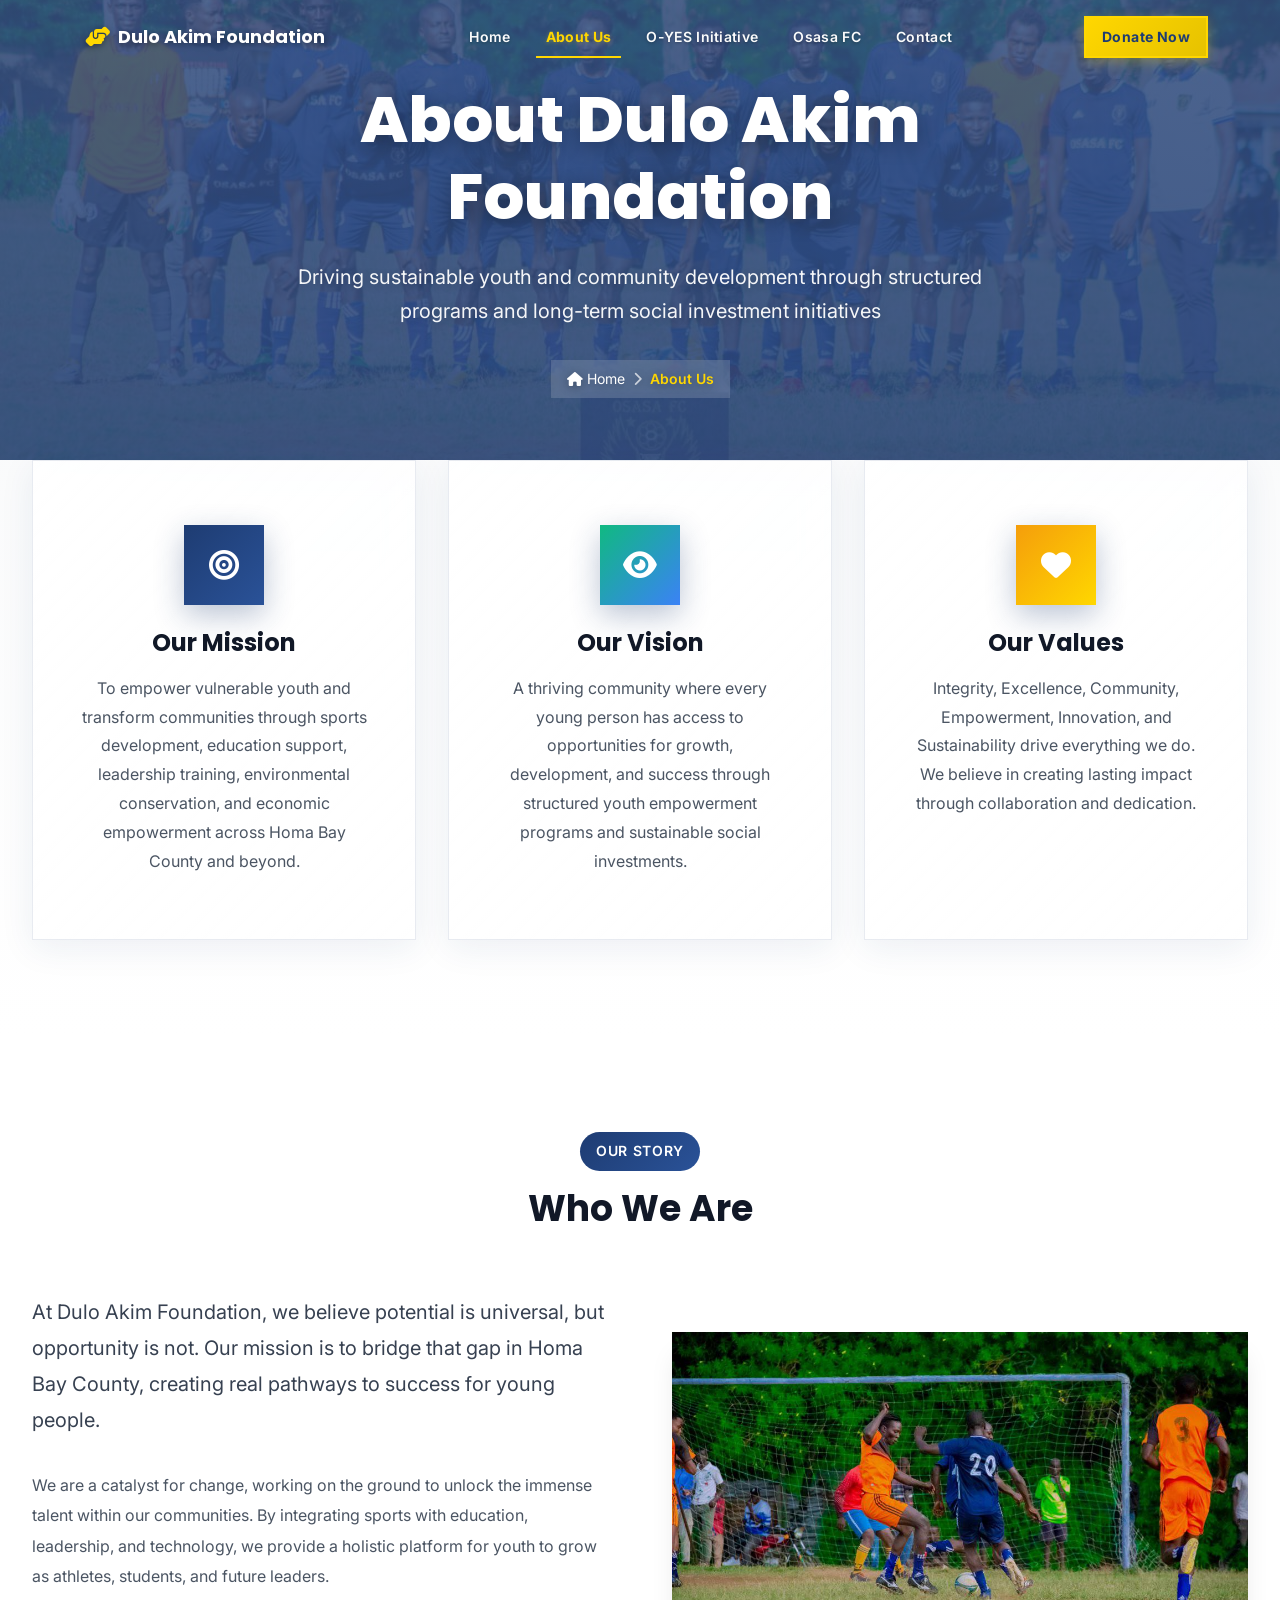
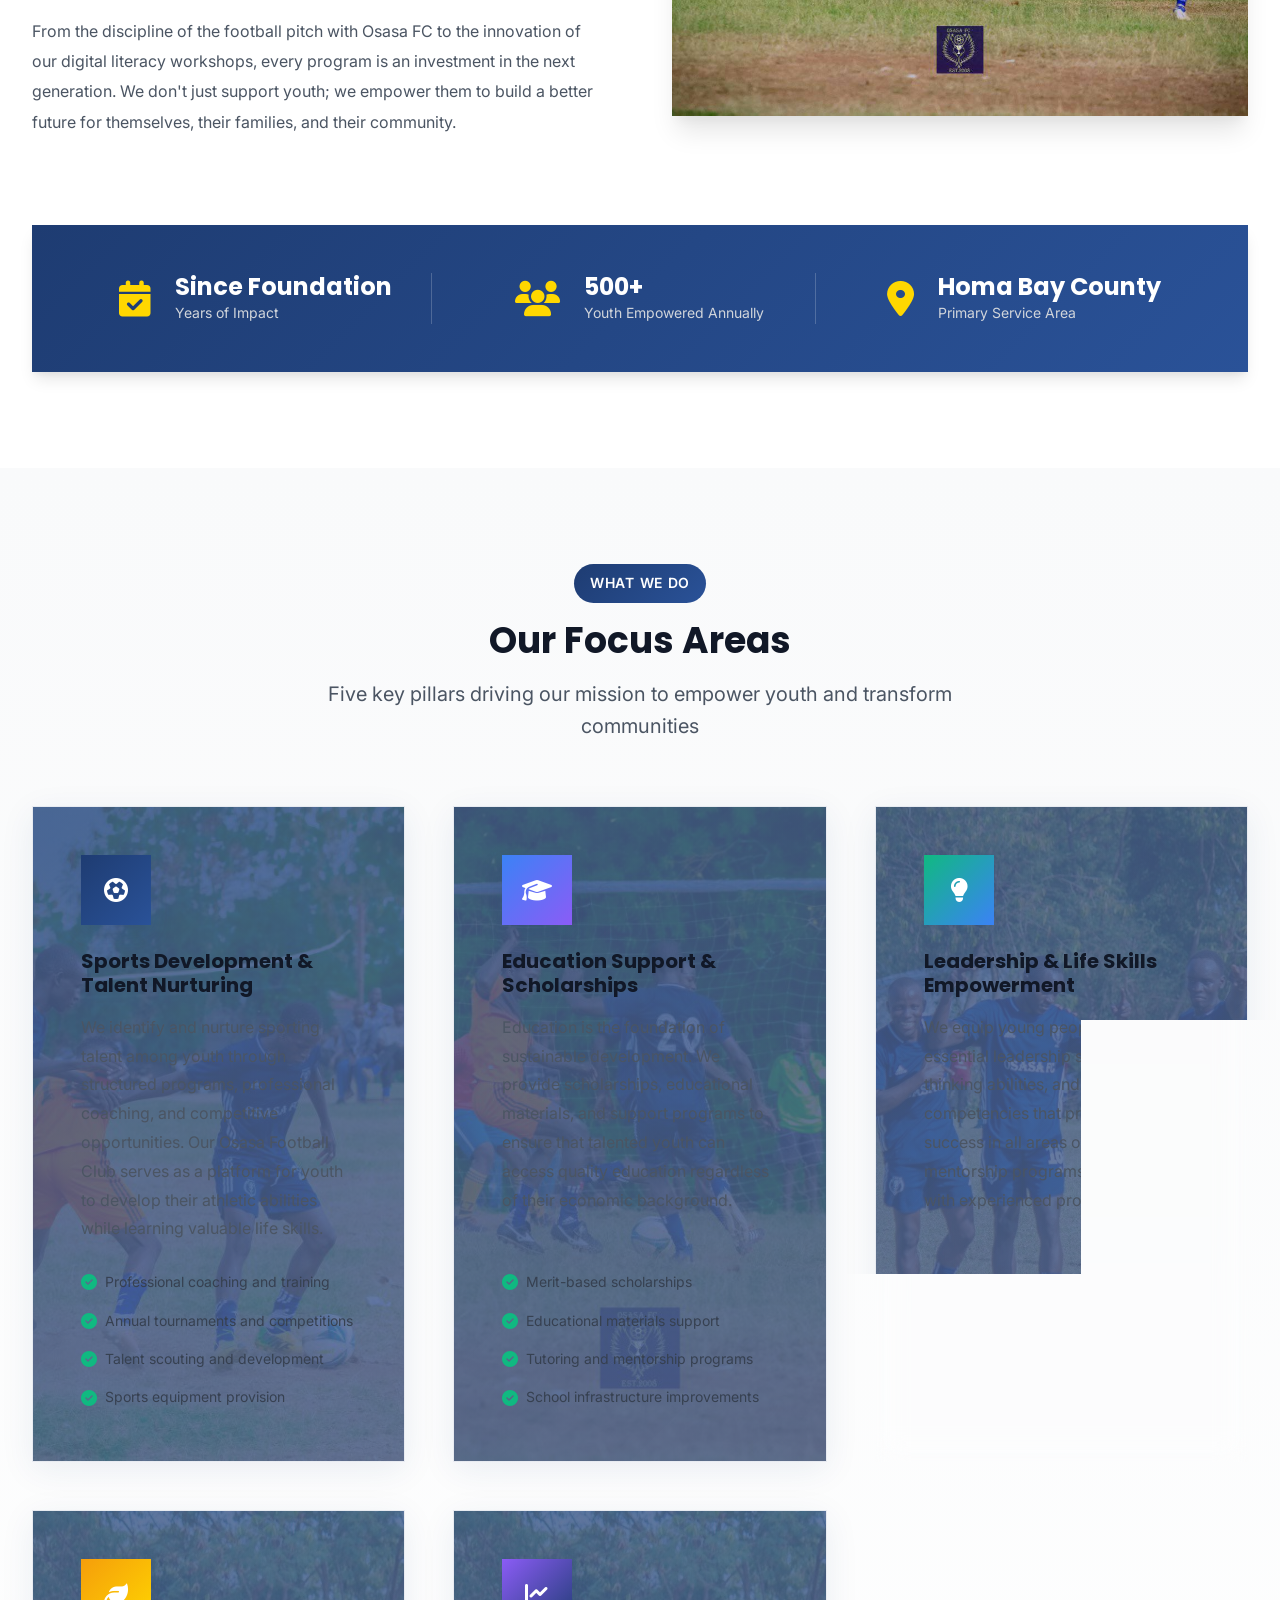
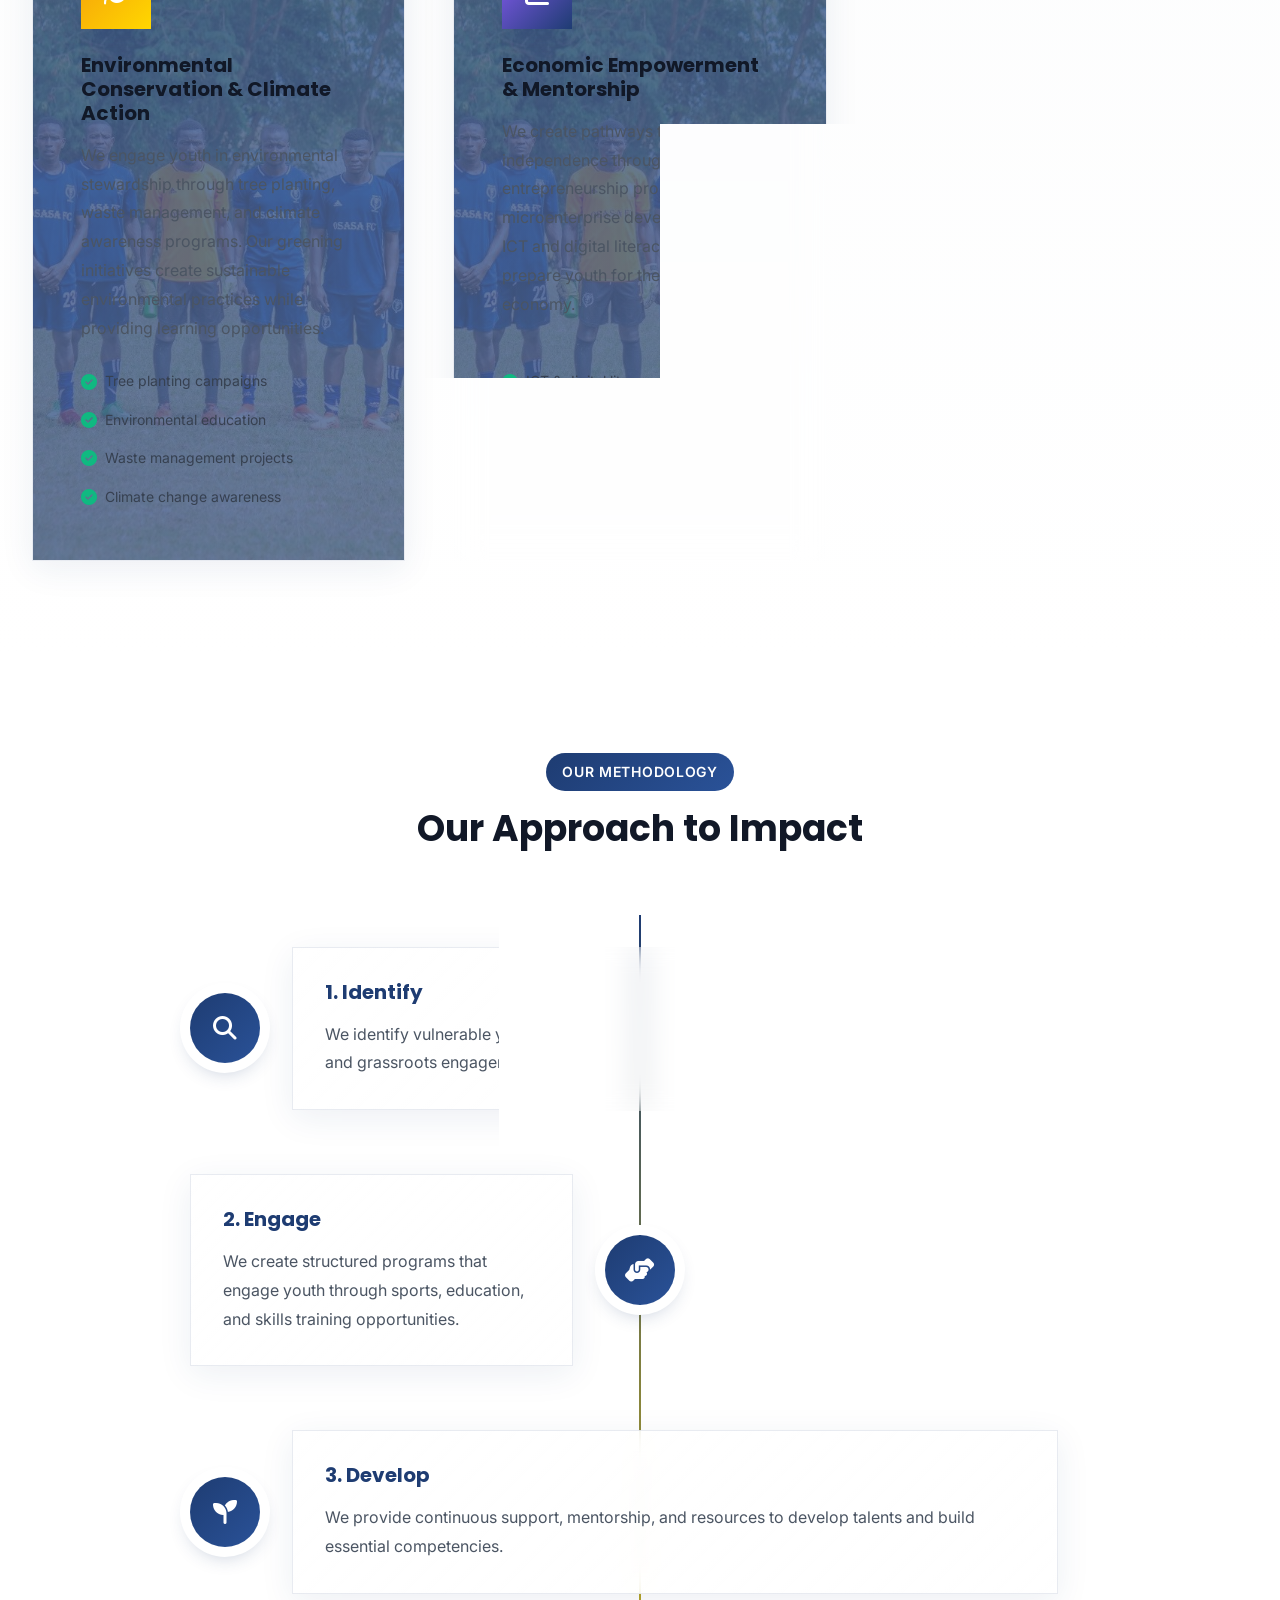
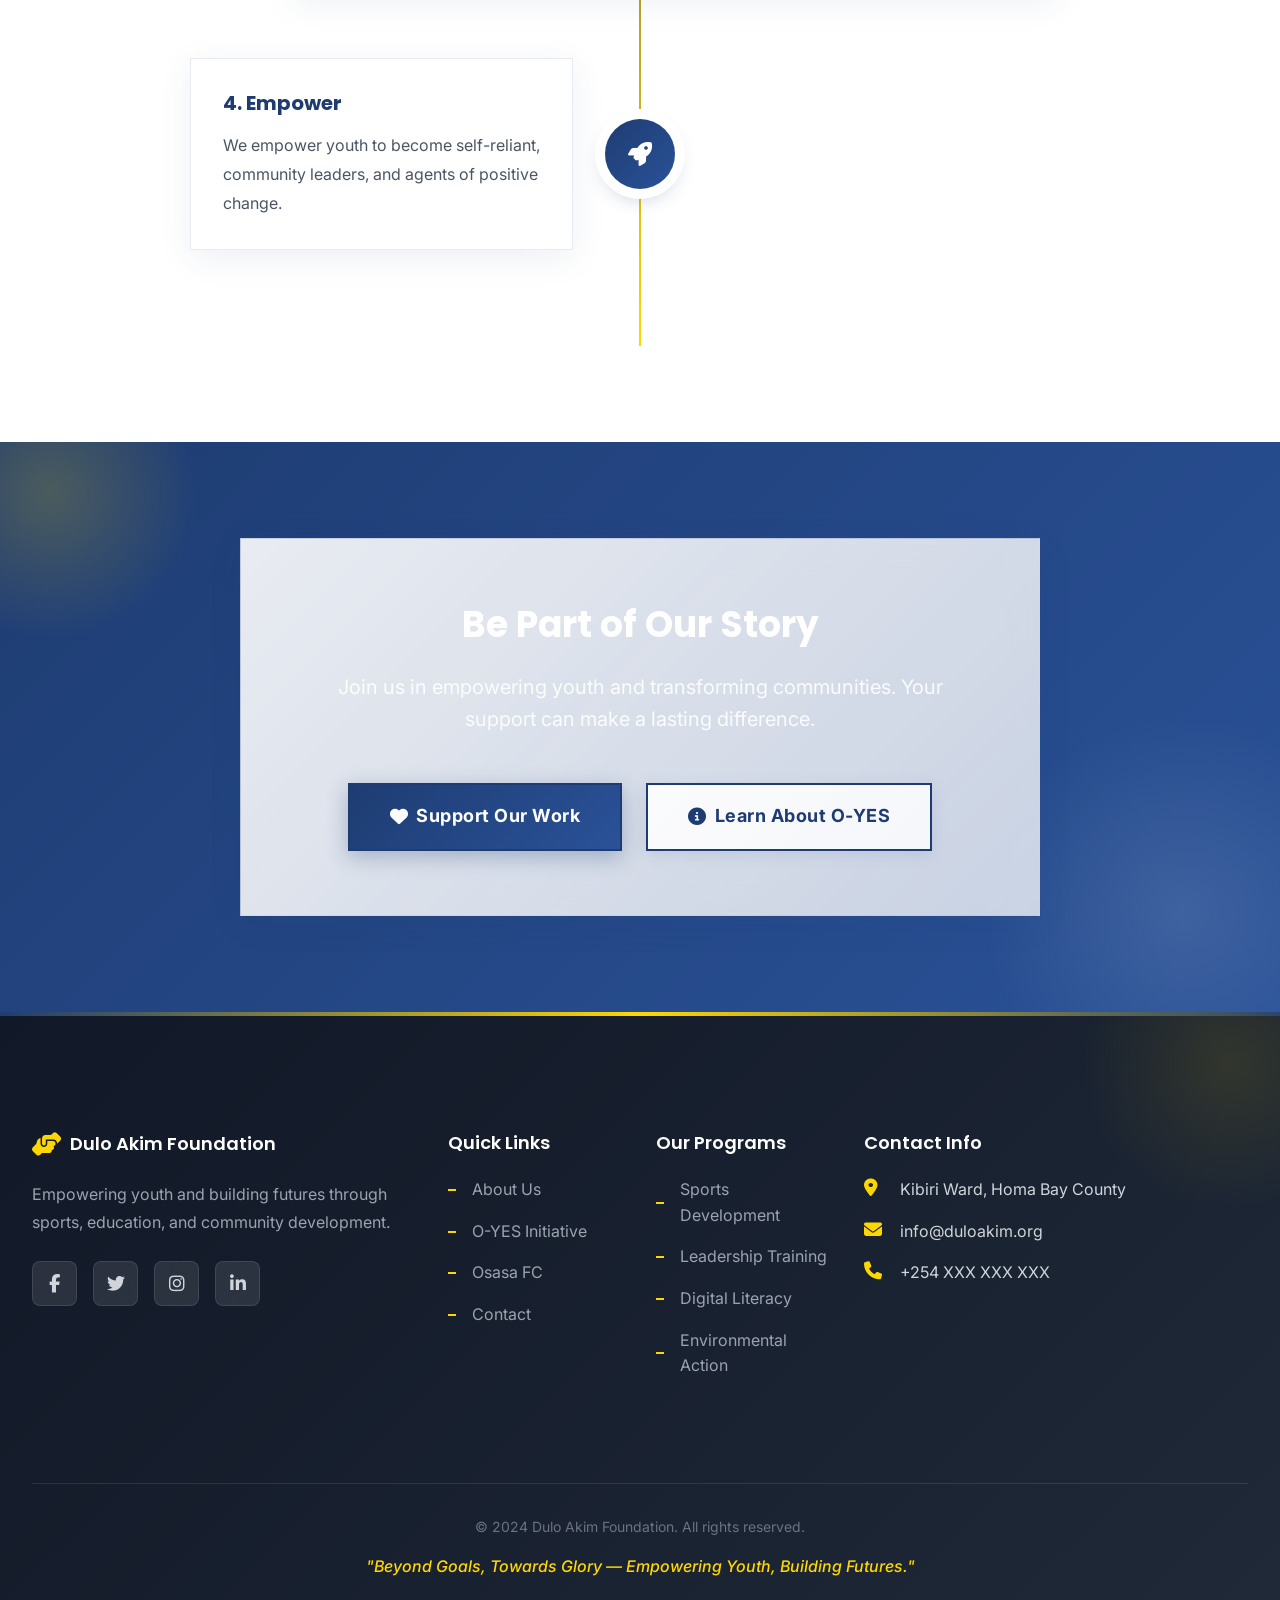
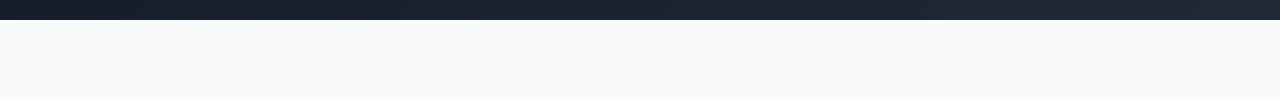
==== commit 6f225c89: "Add files via upload" ====
--- a/about.html
+++ b/about.html
@@ -50,6 +50,9 @@
 
     <!-- Page Hero -->
     <section class="page-hero">
+        <div class="hero-bg-image">
+            <img src="assets/slideshow (1).jpg" alt="About Us Banner">
+        </div>
         <div class="hero-overlay"></div>
         <div class="container">
             <div class="page-hero-content">
@@ -160,6 +163,9 @@
             
             <div class="focus-areas-grid">
                 <div class="focus-area-card glass-card">
+                    <div class="focus-area-image-bg">
+                        <img src="assets/slideshow (2).jpg" alt="Sports Development">
+                    </div>
                     <div class="focus-area-icon">
                         <i class="fas fa-futbol"></i>
                     </div>
@@ -174,6 +180,9 @@
                 </div>
                 
                 <div class="focus-area-card glass-card">
+                    <div class="focus-area-image-bg">
+                        <img src="assets/slideshow (3).jpg" alt="Education Support">
+                    </div>
                     <div class="focus-area-icon">
                         <i class="fas fa-graduation-cap"></i>
                     </div>
@@ -188,6 +197,9 @@
                 </div>
                 
                 <div class="focus-area-card glass-card">
+                    <div class="focus-area-image-bg">
+                        <img src="assets/slideshow (4).jpg" alt="Leadership & Life Skills">
+                    </div>
                     <div class="focus-area-icon">
                         <i class="fas fa-lightbulb"></i>
                     </div>
@@ -202,6 +214,9 @@
                 </div>
                 
                 <div class="focus-area-card glass-card">
+                    <div class="focus-area-image-bg">
+                        <img src="assets/slideshow (5).jpg" alt="Environmental Conservation">
+                    </div>
                     <div class="focus-area-icon">
                         <i class="fas fa-leaf"></i>
                     </div>
@@ -216,6 +231,9 @@
                 </div>
                 
                 <div class="focus-area-card glass-card">
+                    <div class="focus-area-image-bg">
+                        <img src="assets/slideshow (6).jpg" alt="Economic Empowerment">
+                    </div>
                     <div class="focus-area-icon">
                         <i class="fas fa-chart-line"></i>
                     </div>
--- a/css/main.css
+++ b/css/main.css
@@ -272,76 +272,84 @@
 }
 
 /* ===================================
-   BUTTONS
+   BUTTONS - CLASSIC RECTANGULAR
    =================================== */
 .btn {
     display: inline-flex;
     align-items: center;
     gap: var(--spacing-sm);
-    padding: 0.75rem 1.5rem;
+    padding: 0.75rem 1.75rem;
     font-family: var(--font-primary);
     font-size: var(--text-base);
     font-weight: 600;
     text-align: center;
     text-decoration: none;
-    border: none;
-    border-radius: var(--radius-lg);
+    border: 2px solid transparent;
+    border-radius: 0;
     cursor: pointer;
     transition: all var(--transition-base);
     white-space: nowrap;
+    letter-spacing: 0.5px;
 }
 
 .btn-primary {
     background: linear-gradient(135deg, var(--primary-color) 0%, var(--primary-light) 100%);
     color: var(--white);
-    box-shadow: var(--shadow-md);
+    box-shadow: 0 6px 20px rgba(30, 60, 114, 0.3);
+    border-color: var(--primary-color);
 }
 
 .btn-primary:hover {
     background: linear-gradient(135deg, var(--primary-dark) 0%, var(--primary-color) 100%);
-    transform: translateY(-2px);
-    box-shadow: var(--shadow-lg);
+    transform: translateY(-3px);
+    box-shadow: 0 10px 30px rgba(30, 60, 114, 0.4);
+    border-color: var(--primary-dark);
 }
 
 .btn-secondary {
-    background: rgba(255, 255, 255, 0.2);
-    color: var(--white);
-    border: 2px solid var(--white);
-    backdrop-filter: blur(10px);
+    background: linear-gradient(135deg, rgba(255, 255, 255, 0.9) 0%, rgba(255, 255, 255, 0.8) 100%);
+    color: var(--primary-color);
+    border: 2px solid var(--primary-color);
+    box-shadow: 0 4px 15px rgba(30, 60, 114, 0.1);
 }
 
 .btn-secondary:hover {
     background: var(--white);
-    color: var(--primary-color);
-    transform: translateY(-2px);
+    color: var(--primary-dark);
+    border-color: var(--primary-dark);
+    transform: translateY(-3px);
+    box-shadow: 0 8px 25px rgba(30, 60, 114, 0.15);
 }
 
 .btn-large {
-    padding: 1rem 2rem;
+    padding: 1.1rem 2.5rem;
     font-size: var(--text-lg);
+    font-weight: 700;
+    border-radius: 0;
 }
 
 .btn:active {
-    transform: translateY(0);
+    transform: translateY(-1px);
 }
 
 /* ===================================
    GLASSMORPHISM CARDS
    =================================== */
 .glass-card {
-    background: rgba(255, 255, 255, 0.7);
-    backdrop-filter: blur(20px);
-    -webkit-backdrop-filter: blur(20px);
-    border: 1px solid rgba(255, 255, 255, 0.3);
-    border-radius: var(--radius-xl);
-    box-shadow: var(--shadow-xl);
+    background: linear-gradient(135deg, rgba(255, 255, 255, 0.9) 0%, rgba(255, 255, 255, 0.75) 100%);
+    backdrop-filter: blur(15px);
+    -webkit-backdrop-filter: blur(15px);
+    border: 1px solid rgba(30, 60, 114, 0.1);
+    border-radius: 0;
+    box-shadow: 0 8px 32px rgba(30, 60, 114, 0.08);
     transition: all var(--transition-base);
 }
 
 .glass-card:hover {
-    background: rgba(255, 255, 255, 0.8);
+    background: linear-gradient(135deg, rgba(255, 255, 255, 0.95) 0%, rgba(255, 255, 255, 0.85) 100%);
     transform: translateY(-5px);
-    box-shadow: var(--shadow-2xl);
+    box-shadow: 0 12px 40px rgba(30, 60, 114, 0.12);
+    border-color: var(--secondary-color);
 }
 
 /* ===================================
--- a/css/components/header.css
+++ b/css/components/header.css
@@ -1,5 +1,5 @@
 /* ===================================
-   HEADER & NAVIGATION STYLES
+   HEADER & NAVIGATION STYLES - TRANSPARENT & CLASSIC
    =================================== */
 
 .header {
@@ -11,20 +11,26 @@
     background: transparent;
     backdrop-filter: none;
     -webkit-backdrop-filter: none;
-    transition: background-color var(--transition-base), border-color var(--transition-base), backdrop-filter var(--transition-base);
-    border-bottom: 1px solid rgba(255, 255, 255, 0.1);
+    transition: all var(--transition-base);
+    border-bottom: none;
+    box-shadow: none;
 }
 
 .header.scrolled {
-    background: rgba(255, 255, 255, 0.95);
+    background: linear-gradient(180deg, rgba(255, 255, 255, 0.98) 0%, rgba(255, 255, 255, 0.95) 100%);
     backdrop-filter: blur(20px);
     -webkit-backdrop-filter: blur(20px);
-    border-bottom: 1px solid var(--gray-200);
-    box-shadow: var(--shadow-md);
+    border-bottom: 2px solid var(--secondary-color);
+    box-shadow: 0 4px 15px rgba(30, 60, 114, 0.1);
 }
 
 .navbar {
     padding: 1rem 0;
+    transition: padding var(--transition-base);
+}
+
+.header.scrolled .navbar {
+    padding: 0.75rem 0;
 }
 
 .nav-container {
@@ -38,51 +44,55 @@
 }
 
 /* ===================================
-   LOGO
+   LOGO - MINIMAL RECTANGULAR STYLE
    =================================== */
 .logo {
     display: flex;
     align-items: center;
-    gap: var(--spacing-sm);
+    gap: 0.5rem;
     font-family: var(--font-display);
-    font-size: var(--text-xl);
+    font-size: var(--text-lg);
     font-weight: 700;
     color: var(--white);
     text-decoration: none;
-    transition: color var(--transition-base);
-    text-shadow: 0 2px 4px rgba(0, 0, 0, 0.3);
+    transition: all var(--transition-base);
+    text-shadow: 0 2px 6px rgba(0, 0, 0, 0.4);
+    padding: 0.4rem 0.8rem;
+    border-radius: 0;
+    background: none;
+    border: none;
 }
 .header.scrolled .logo {
     color: var(--primary-color);
     text-shadow: none;
+    background: none;
+    border: none;
 }
 
 .logo i {
-    font-size: var(--text-2xl);
+    font-size: var(--text-xl);
     color: var(--secondary-color);
     transition: transform var(--transition-base);
 }
 
 .logo:hover {
-    color: var(--white);
-    text-shadow: 0 2px 8px rgba(255, 255, 255, 0.5);
+    transform: scale(1.05);
 }
 .header.scrolled .logo:hover {
-    color: var(--primary-light);
-    text-shadow: none;
+    color: var(--primary-dark);
 }
 
 .logo:hover i {
-    transform: scale(1.1) rotate(5deg);
-}
-
-/* ===================================
-   NAVIGATION MENU
+    transform: scale(1.12);
+}
+
+/* ===================================
+   NAVIGATION MENU - CLASSIC RECTANGULAR
    =================================== */
 .nav-menu {
     display: flex;
     align-items: center;
-    gap: var(--spacing-xl);
+    gap: var(--spacing-md);
     list-style: none;
     margin: 0;
 }
@@ -93,14 +103,16 @@
 
 .nav-menu a {
     display: inline-block;
-    padding: 0.5rem 0;
-    font-size: var(--text-base);
-    font-weight: 500;
-    color: rgba(255, 255, 255, 0.95);
+    padding: 0.5rem 0.6rem;
+    font-size: var(--text-sm);
+    font-weight: 600;
+    color: rgba(255, 255, 255, 0.98);
     text-decoration: none;
-    transition: color var(--transition-base);
+    transition: all var(--transition-base);
     position: relative;
-    text-shadow: 0 2px 4px rgba(0, 0, 0, 0.3);
+    text-shadow: 0 1px 3px rgba(0, 0, 0, 0.3);
+    border-radius: 0;
+    letter-spacing: 0.3px;
 }
 .header.scrolled .nav-menu a {
     color: var(--gray-700);
@@ -111,20 +123,17 @@
 .nav-menu a::after {
     content: '';
     position: absolute;
-    bottom: 0;
+    bottom: -2px;
     left: 0;
     width: 0;
     height: 2px;
-    background: linear-gradient(90deg, var(--secondary-color), var(--accent-orange));
+    background: var(--secondary-color);
     transition: width var(--transition-base);
 }
-.header.scrolled .nav-menu a::after {
-    background: linear-gradient(90deg, var(--primary-color), var(--secondary-color));
-}
 
 .nav-menu a:hover {
-    color: var(--white);
-    text-shadow: 0 2px 8px rgba(255, 255, 255, 0.5);
+    color: var(--secondary-color);
+    text-shadow: 0 1px 4px rgba(255, 215, 0, 0.4);
 }
 .header.scrolled .nav-menu a:hover {
     color: var(--primary-color);
@@ -136,9 +145,9 @@
 }
 
 .nav-menu a.active {
-    color: var(--white);
-    font-weight: 600;
-    text-shadow: 0 2px 8px rgba(255, 255, 255, 0.6);
+    color: var(--secondary-color);
+    font-weight: 700;
+    text-shadow: 0 1px 4px rgba(255, 215, 0, 0.3);
 }
 .header.scrolled .nav-menu a.active {
     color: var(--primary-color);
@@ -161,22 +170,37 @@
 .btn-donate {
     display: inline-flex;
     align-items: center;
-    gap: var(--spacing-sm);
-    padding: 0.625rem 1.25rem;
+    gap: 0.4rem;
+    padding: 0.5rem 1rem;
     background: linear-gradient(135deg, var(--secondary-color) 0%, var(--secondary-dark) 100%);
-    color: var(--gray-900);
-    font-weight: 600;
+    color: var(--primary-color);
+    font-weight: 700;
     font-size: var(--text-sm);
-    border-radius: var(--radius-full);
+    border: 2px solid var(--secondary-color);
+    border-radius: 0;
     text-decoration: none;
-    box-shadow: 0 4px 12px rgba(255, 215, 0, 0.4);
+    box-shadow: 0 4px 12px rgba(255, 215, 0, 0.3);
     transition: all var(--transition-base);
     text-shadow: none;
+    letter-spacing: 0.4px;
 }
 
 .btn-donate:hover {
     transform: translateY(-2px);
-    box-shadow: 0 6px 20px rgba(255, 215, 0, 0.4);
+    box-shadow: 0 6px 18px rgba(255, 215, 0, 0.4);
+    background: linear-gradient(135deg, #ffeb3b 0%, var(--secondary-color) 100%);
+    border-color: #ffeb3b;
+}
+
+.header.scrolled .btn-donate {
+    background: linear-gradient(135deg, var(--secondary-color) 0%, var(--secondary-dark) 100%);
+    color: var(--primary-color);
+    box-shadow: 0 3px 10px rgba(255, 215, 0, 0.25);
+}
+
+.header.scrolled .btn-donate:hover {
+    transform: translateY(-2px);
+    box-shadow: 0 5px 15px rgba(255, 215, 0, 0.35);
 }
 
 /* ===================================
--- a/css/about.css
+++ b/css/about.css
@@ -10,19 +10,28 @@
     padding: 80px 0 0 0; /* Top padding for header */
     margin-bottom: 0;
     padding-bottom: 0;
-    background: 
-        linear-gradient(135deg, rgba(30, 60, 114, 0.9) 0%, rgba(42, 82, 152, 0.9) 100%),
-        linear-gradient(45deg, #1e3c72 25%, transparent 25%, transparent 75%, #1e3c72 75%),
-        linear-gradient(45deg, #1e3c72 25%, transparent 25%, transparent 75%, #1e3c72 75%),
-        radial-gradient(circle at 30% 50%, rgba(255, 215, 0, 0.15) 0%, transparent 50%),
-        linear-gradient(180deg, #156628 0%, #0d4a1f 100%);
-    background-size: 100% 100%, 60px 60px, 60px 60px, 100% 100%, 100% 100%;
-    background-position: 0 0, 0 0, 30px 30px, 0 0, 0 0;
     display: flex;
     align-items: center;
     justify-content: center;
     overflow: hidden;
     z-index: 1;
+}
+
+.hero-bg-image {
+    position: absolute;
+    top: 0;
+    left: 0;
+    width: 100%;
+    height: 100%;
+    z-index: 0;
+    overflow: hidden;
+}
+
+.hero-bg-image img {
+    width: 100%;
+    height: 100%;
+    object-fit: cover;
+    opacity: 0.6;
 }
 
 .hero-overlay {
@@ -31,7 +40,8 @@
     left: 0;
     width: 100%;
     height: 100%;
-    background: linear-gradient(to bottom, rgba(0,0,0,0) 0%, rgba(0,0,0,0.1) 30%, rgba(0,0,0,0.3) 100%);
+    background: linear-gradient(to bottom, rgba(30, 60, 114, 0.75) 0%, rgba(30, 60, 114, 0.8) 30%, rgba(30, 60, 114, 0.85) 100%);
+    z-index: 1;
 }
 
 .page-hero-content {
@@ -43,6 +53,7 @@
     padding-top: calc(var(--spacing-xl) + 20px); /* Space for header */
     max-width: 800px;
     margin: 0 auto;
+    text-shadow: 0 2px 10px rgba(0, 0, 0, 0.3);
 }
 
 .page-title {
@@ -68,7 +79,7 @@
     padding: 0.5rem 1rem;
     background: rgba(255, 255, 255, 0.15);
     backdrop-filter: blur(10px);
-    border-radius: var(--radius-full);
+    border-radius: 0;
     font-size: var(--text-sm);
 }
 
@@ -124,7 +135,7 @@
     margin: 0 auto var(--spacing-lg);
     background: linear-gradient(135deg, var(--primary-color) 0%, var(--primary-light) 100%);
     color: var(--white);
-    border-radius: var(--radius-2xl);
+    border-radius: 0;
     display: flex;
     align-items: center;
     justify-content: center;
@@ -192,7 +203,7 @@
 .about-visual img {
     width: 100%;
     height: auto;
-    border-radius: var(--radius-xl);
+    border-radius: 0;
     box-shadow: var(--shadow-xl);
     object-fit: cover;
 }
@@ -205,7 +216,7 @@
     background: linear-gradient(135deg, var(--primary-color) 0%, var(--primary-light) 100%);
     color: var(--white);
     padding: var(--spacing-2xl);
-    border-radius: var(--radius-xl);
+    border-radius: 0;
     box-shadow: var(--shadow-lg);
 }
 
@@ -260,6 +271,37 @@
     transition: all var(--transition-base);
     display: flex;
     flex-direction: column;
+    position: relative;
+    overflow: hidden;
+    border-radius: 0;
+}
+
+.focus-area-image-bg {
+    position: absolute;
+    top: 0;
+    left: 0;
+    width: 100%;
+    height: 100%;
+    z-index: 0;
+    overflow: hidden;
+}
+
+.focus-area-image-bg img {
+    width: 100%;
+    height: 100%;
+    object-fit: cover;
+    opacity: 0.5;
+}
+
+.focus-area-image-bg::after {
+    content: '';
+    position: absolute;
+    top: 0;
+    left: 0;
+    width: 100%;
+    height: 100%;
+    background: linear-gradient(135deg, rgba(30, 60, 114, 0.7) 0%, rgba(30, 60, 114, 0.65) 100%);
+    z-index: 1;
 }
 
 .focus-area-icon {
@@ -268,13 +310,15 @@
     margin-bottom: var(--spacing-lg);
     background: linear-gradient(135deg, var(--primary-color) 0%, var(--primary-light) 100%);
     color: var(--white);
-    border-radius: var(--radius-xl);
+    border-radius: 0;
     display: flex;
     align-items: center;
     justify-content: center;
     font-size: var(--text-2xl);
     box-shadow: 0 8px 20px rgba(30, 60, 114, 0.2);
     transition: all var(--transition-base);
+    position: relative;
+    z-index: 2;
 }
 
 .focus-area-card:nth-child(2) .focus-area-icon {
@@ -302,6 +346,8 @@
     font-size: var(--text-xl);
     color: var(--gray-900);
     margin-bottom: var(--spacing-md);
+    position: relative;
+    z-index: 2;
 }
 
 .focus-area-card > p {
@@ -309,6 +355,8 @@
     line-height: 1.8;
     margin-bottom: var(--spacing-lg);
     flex-grow: 1;
+    position: relative;
+    z-index: 2;
 }
 
 .focus-features {
@@ -318,6 +366,8 @@
     display: flex;
     flex-direction: column;
     gap: var(--spacing-sm);
+    position: relative;
+    z-index: 2;
 }
 
 .focus-features li {
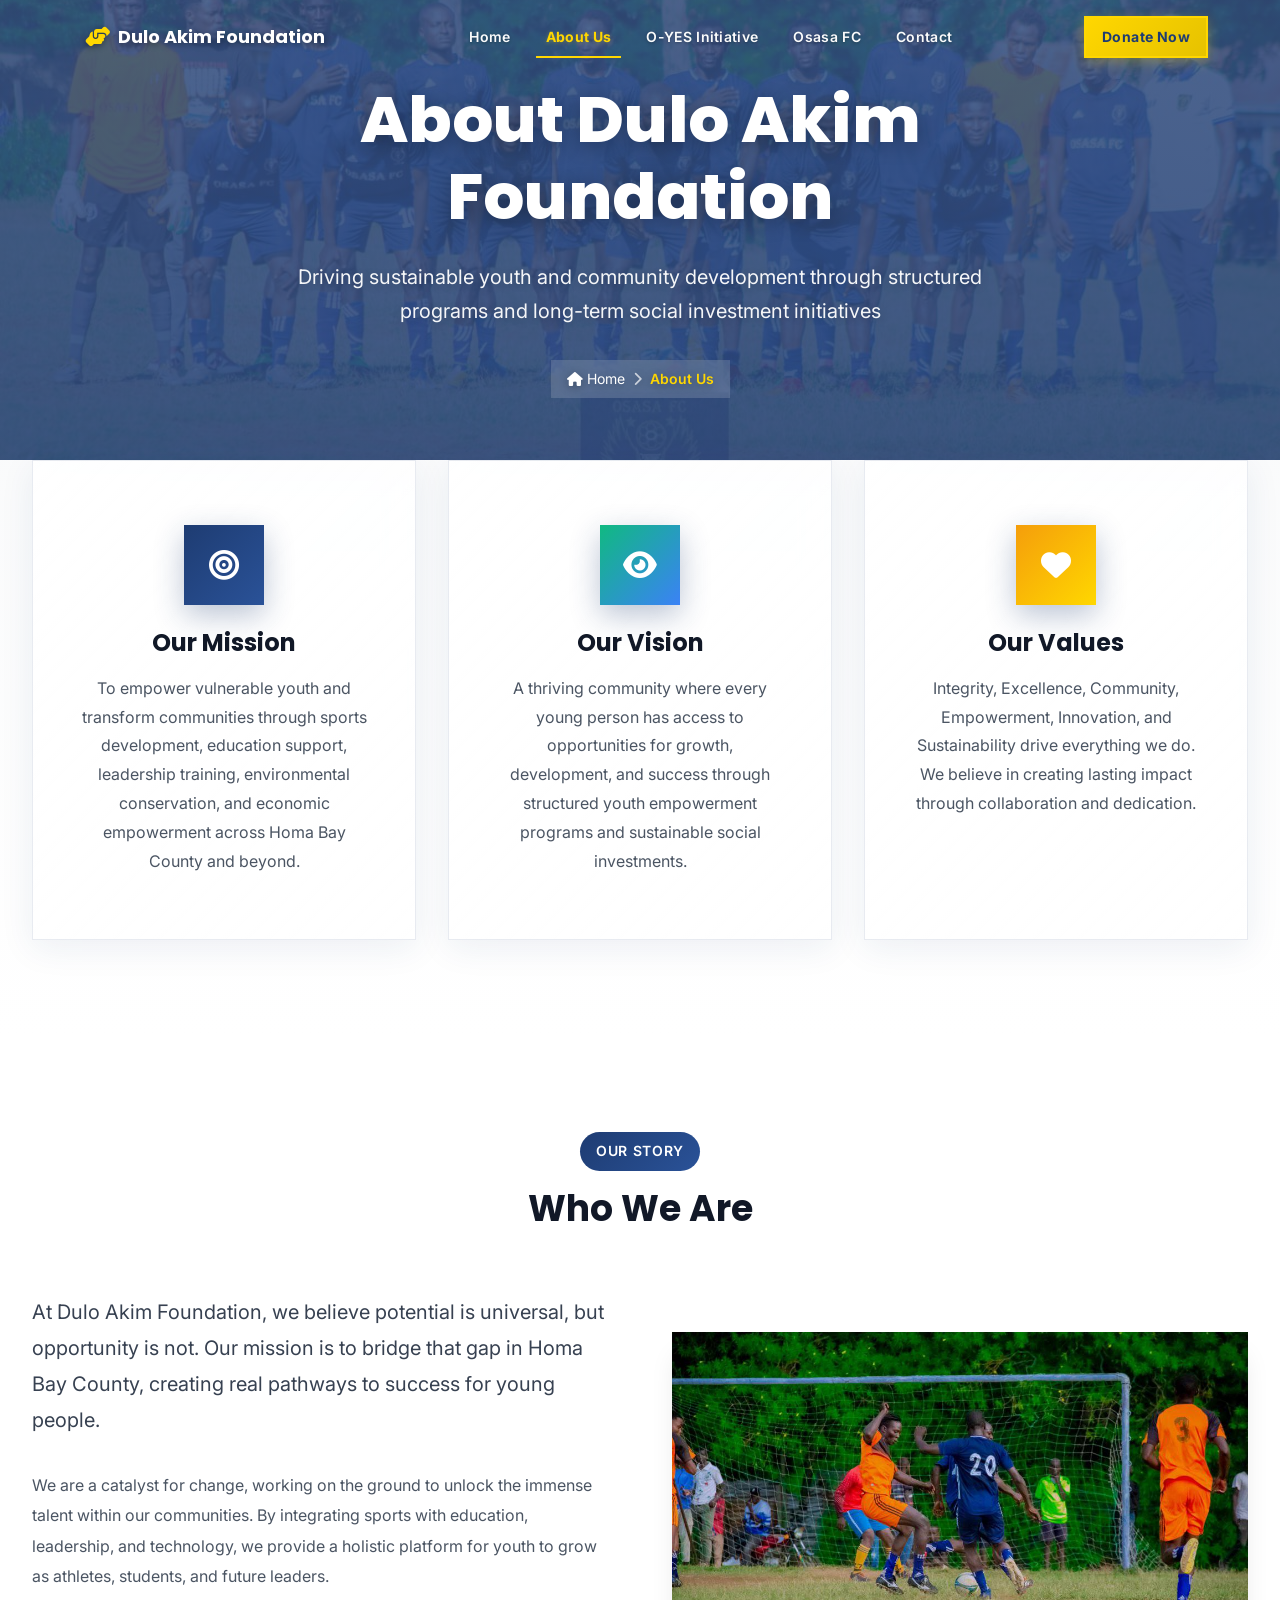
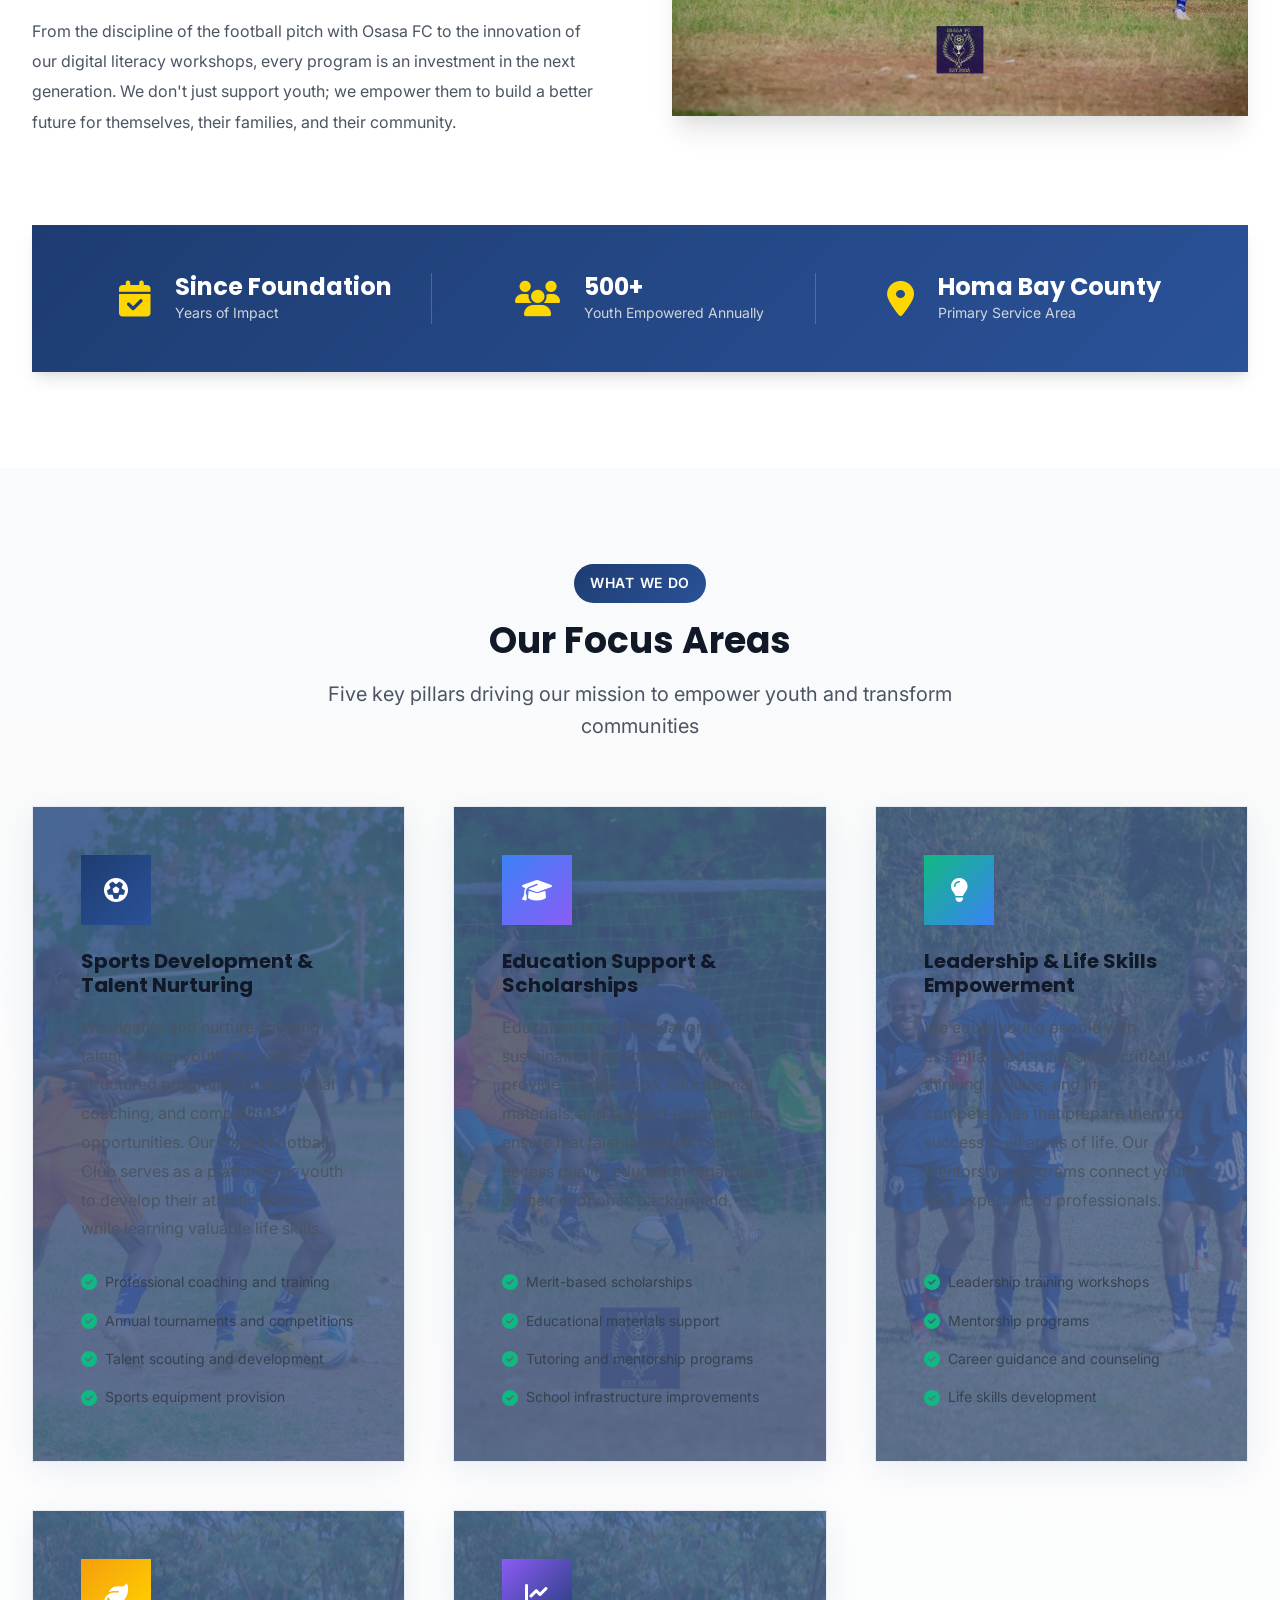
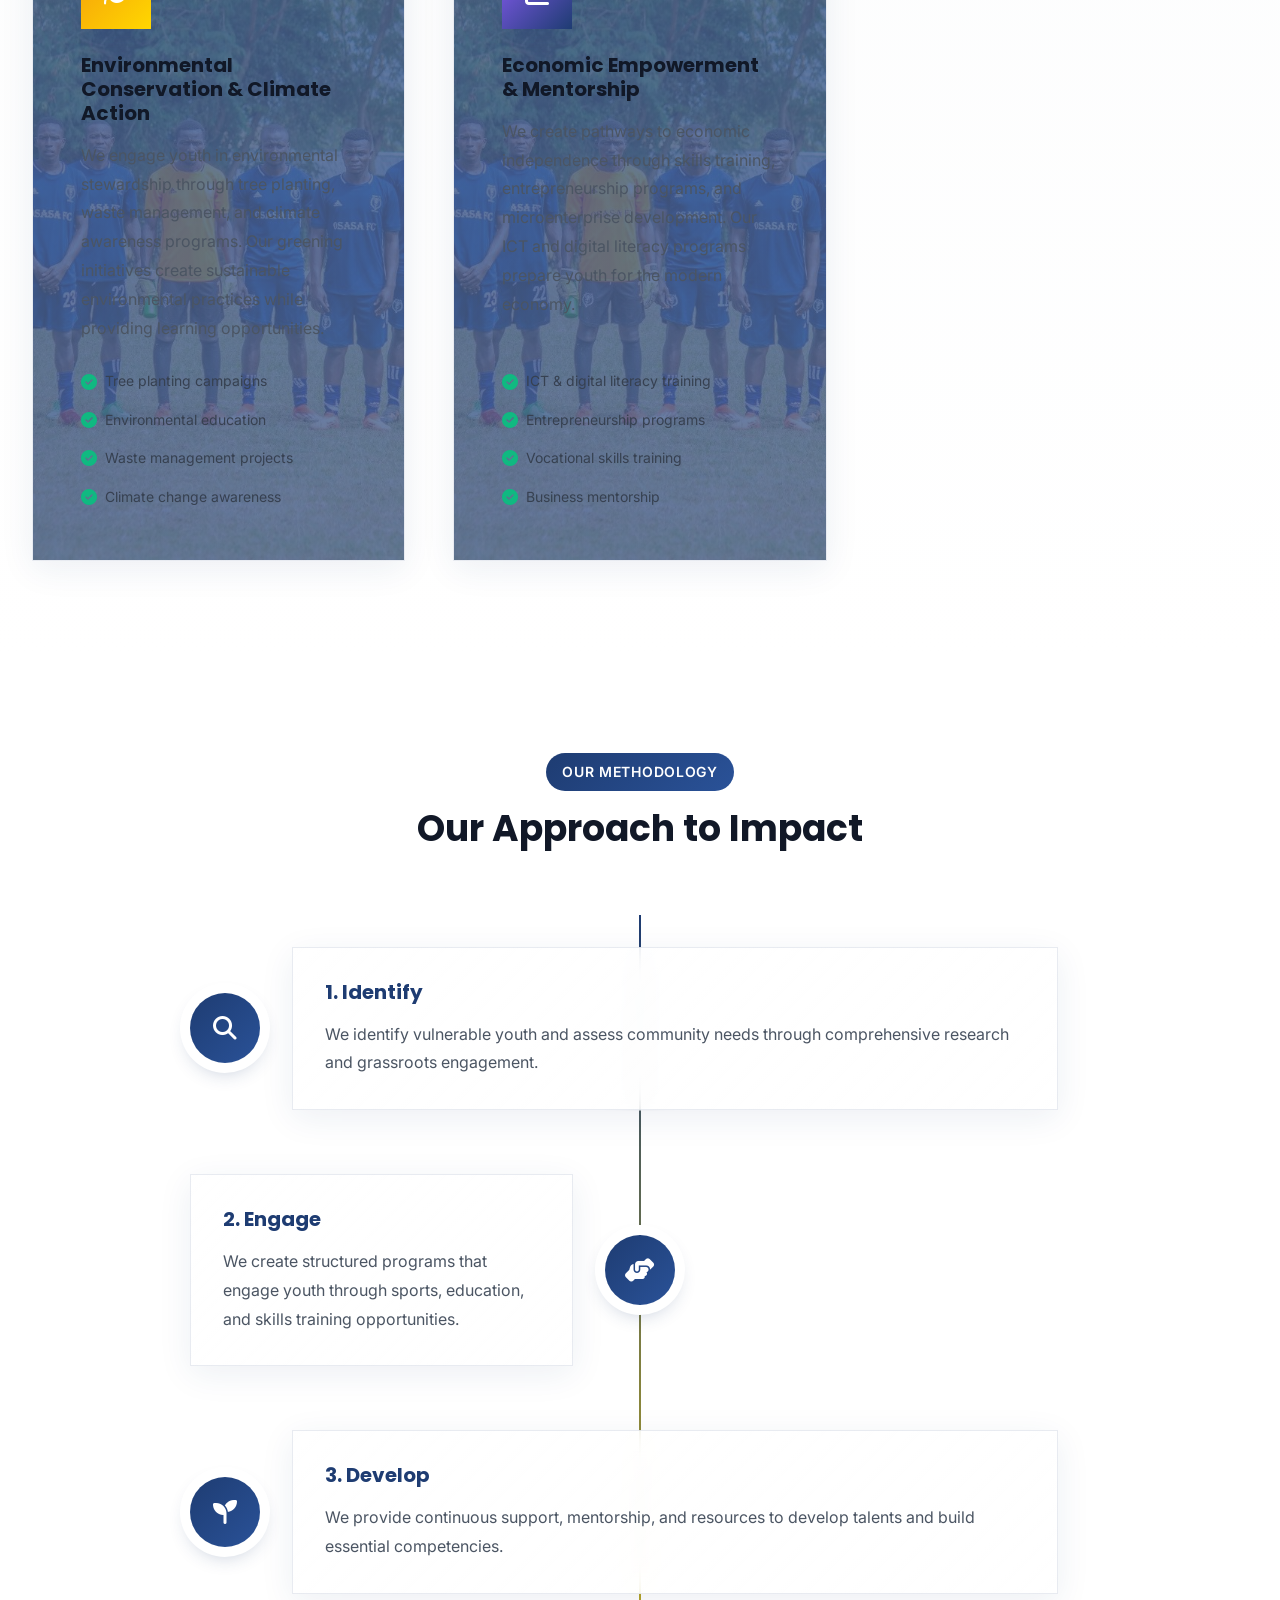
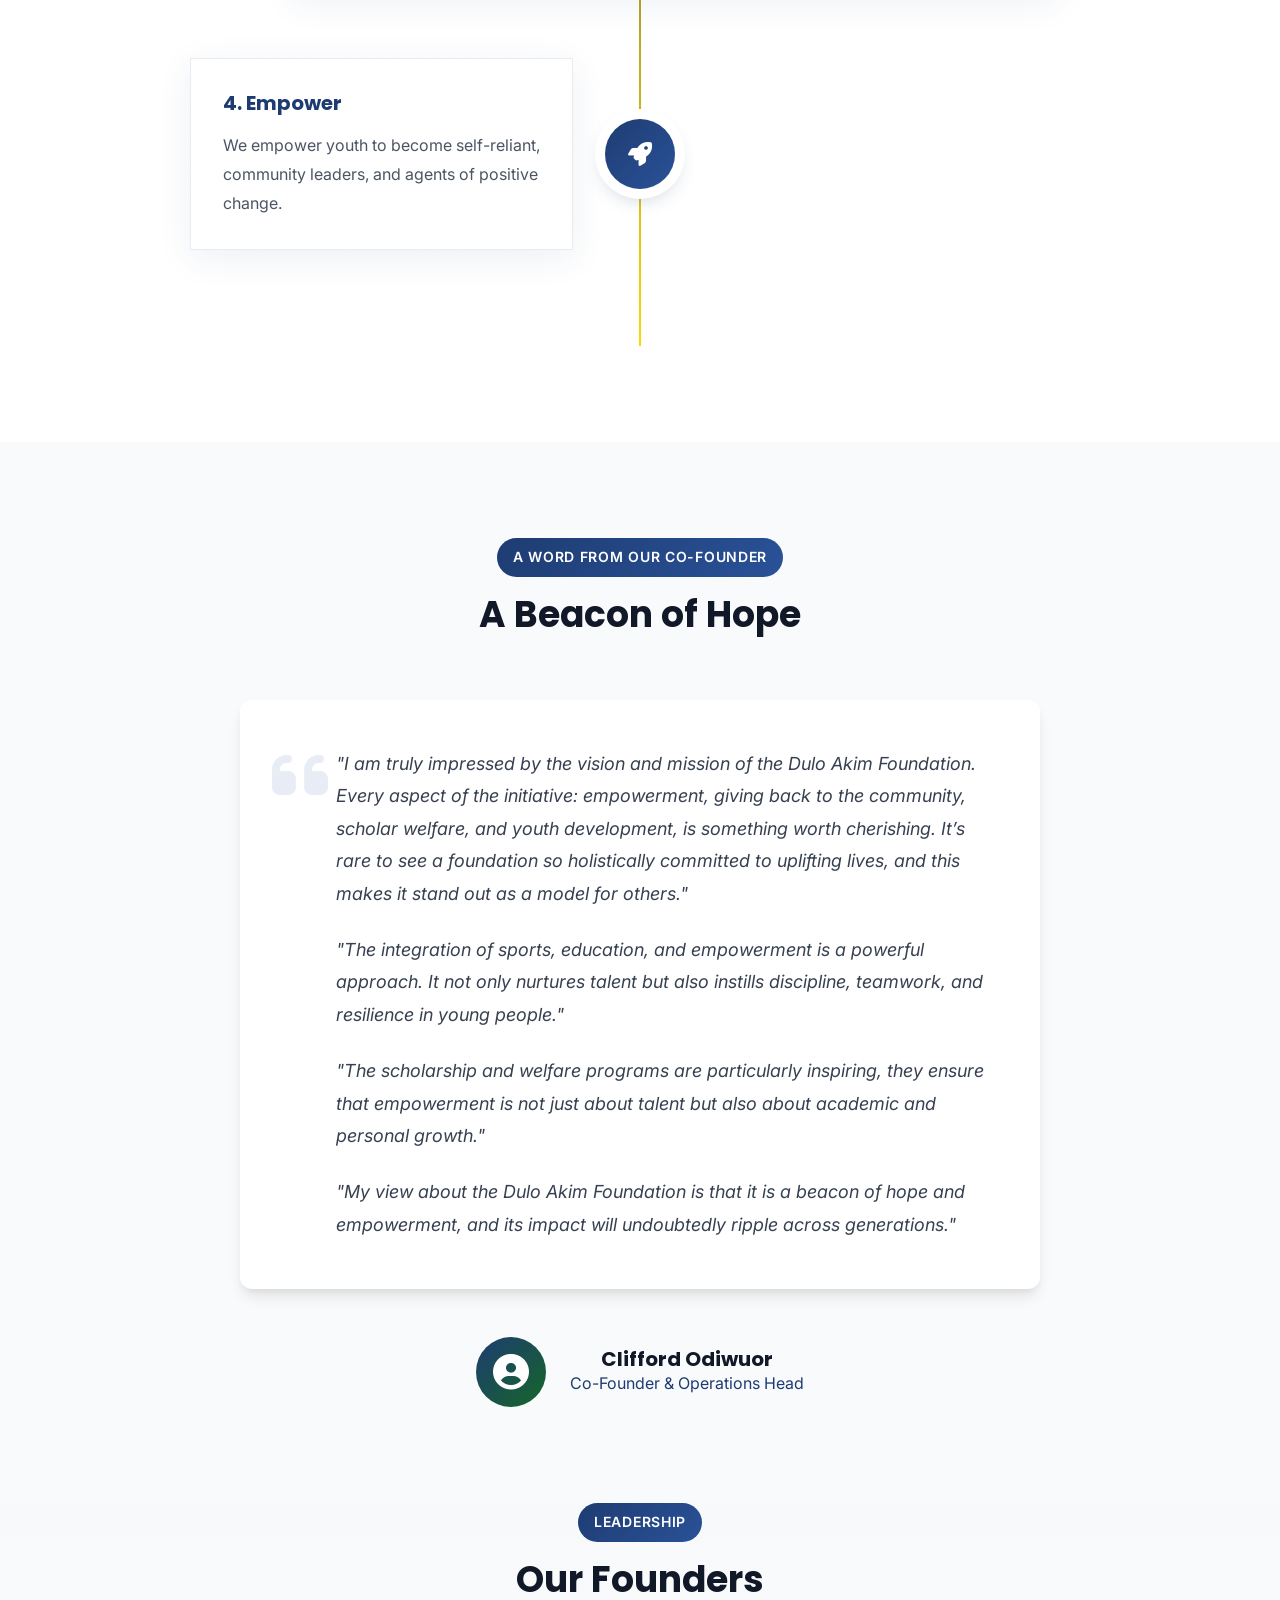
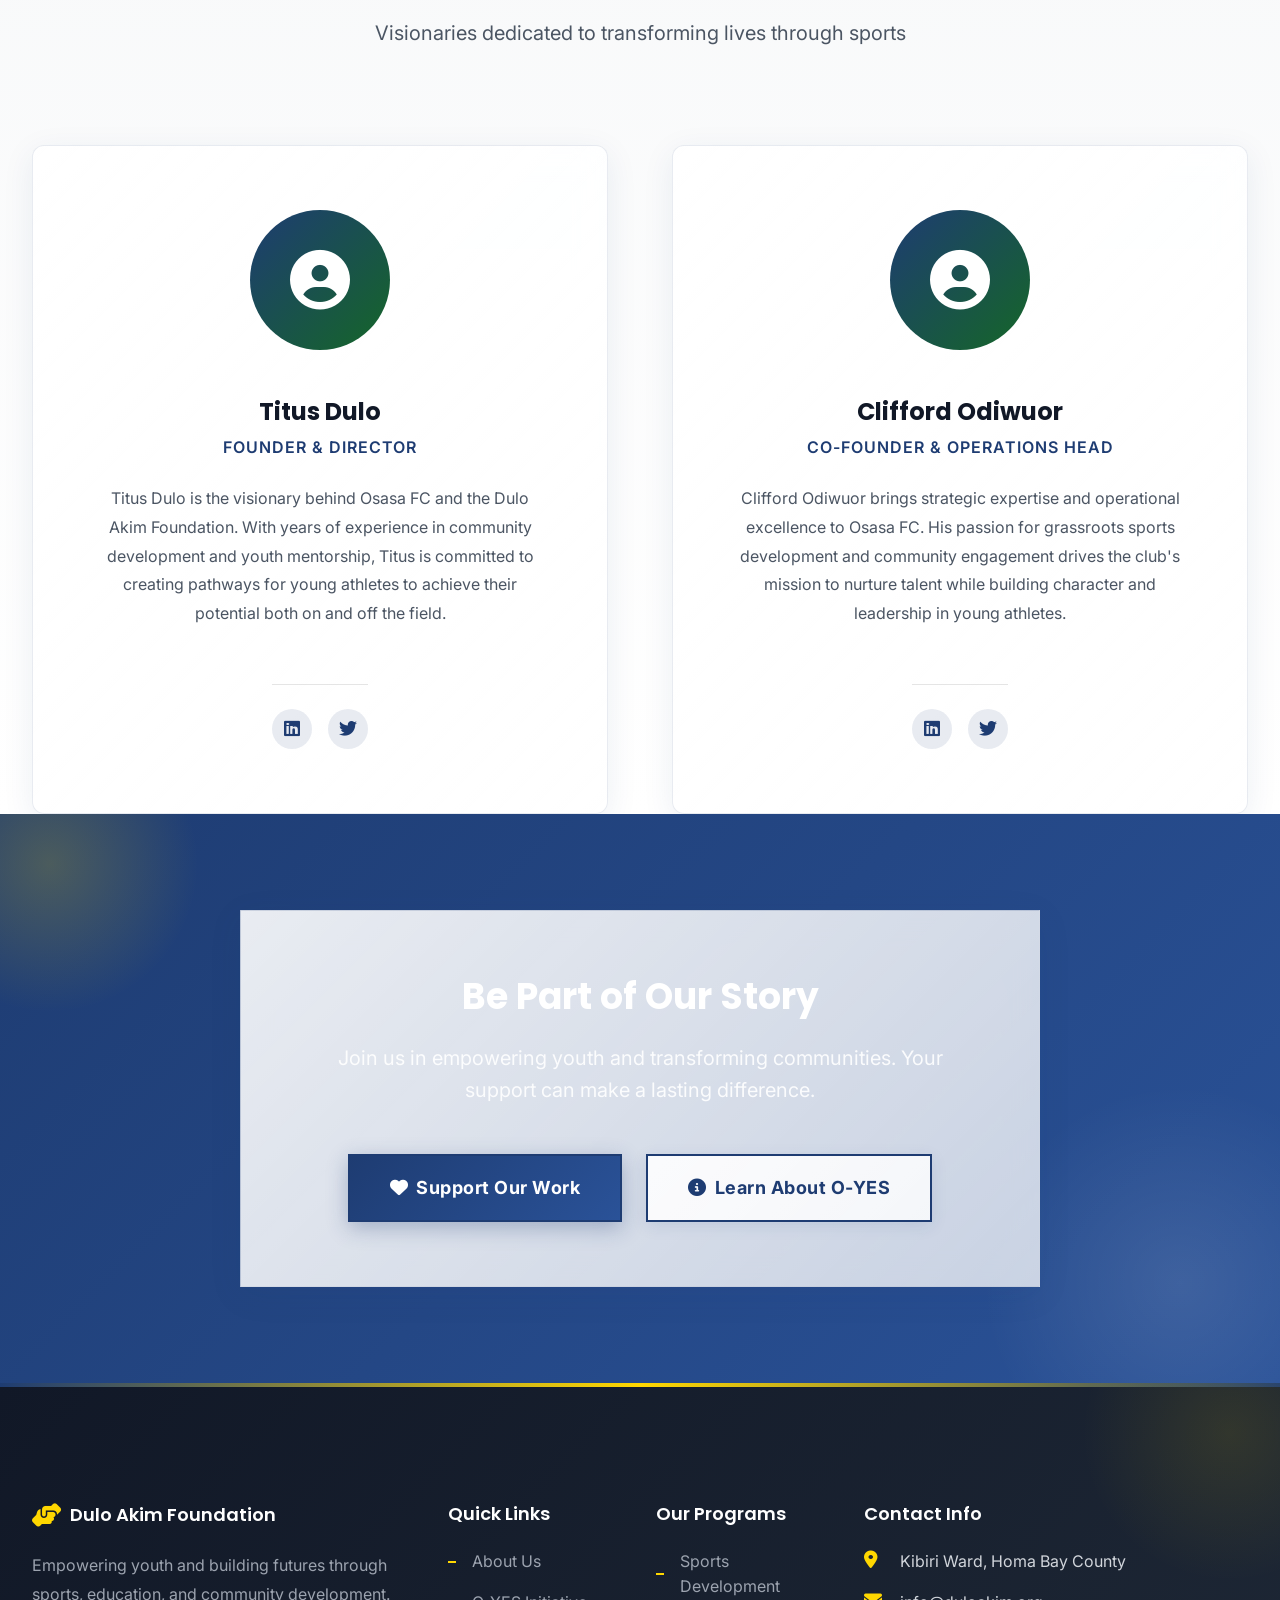
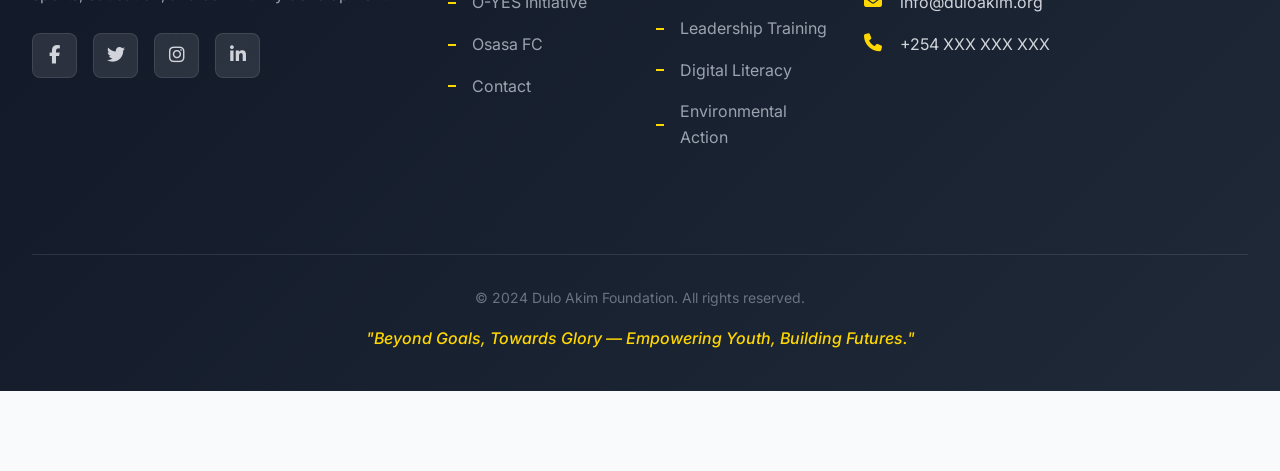
==== commit 2edfb7d7: "Add files via upload" ====
--- a/about.html
+++ b/about.html
@@ -19,6 +19,8 @@
     <link rel="stylesheet" href="css/components/header.css">
     <link rel="stylesheet" href="css/components/footer.css">
     <link rel="stylesheet" href="css/about.css">
+    <link rel="stylesheet" href="css/components/testimonial.css">
+    <link rel="stylesheet" href="css/components/founders.css">
 </head>
 <body>
     <!-- Header/Navigation -->
@@ -302,6 +304,80 @@
         </div>
     </section>
 
+    <!-- Testimonial Section -->
+    <section class="testimonial">
+        <div class="container">
+            <div class="section-header center">
+                <span class="section-label">A Word From Our Co-Founder</span>
+                <h2 class="section-title">A Beacon of Hope</h2>
+            </div>
+            <div class="testimonial-content">
+                <div class="testimonial-text">
+                    <p>"I am truly impressed by the vision and mission of the Dulo Akim Foundation. Every aspect of the initiative: empowerment, giving back to the community, scholar welfare, and youth development, is something worth cherishing. It’s rare to see a foundation so holistically committed to uplifting lives, and this makes it stand out as a model for others."</p>
+                    <p>"The integration of sports, education, and empowerment is a powerful approach. It not only nurtures talent but also instills discipline, teamwork, and resilience in young people."</p>
+                    <p>"The scholarship and welfare programs are particularly inspiring, they ensure that empowerment is not just about talent but also about academic and personal growth."</p>
+                    <p>"My view about the Dulo Akim Foundation is that it is a beacon of hope and empowerment, and its impact will undoubtedly ripple across generations."</p>
+                </div>
+                <div class="testimonial-attribution">
+                    <div class="founder-image-small">
+                        <i class="fas fa-user-circle"></i>
+                    </div>
+                    <div class="attribution-text">
+                        <h4>Clifford Odiwuor</h4>
+                        <p>Co-Founder & Operations Head</p>
+                    </div>
+                </div>
+            </div>
+        </div>
+    </section>
+
+    <!-- Founders Section -->
+    <section class="founders">
+        <div class="container">
+            <div class="section-header center">
+                <span class="section-label">Leadership</span>
+                <h2 class="section-title">Our Founders</h2>
+                <p class="section-subtitle">Visionaries dedicated to transforming lives through sports</p>
+            </div>
+            
+            <div class="founders-grid">
+                <div class="founder-card glass-card">
+                    <div class="founder-image">
+                        <i class="fas fa-user-circle"></i>
+                    </div>
+                    <h3>Titus Dulo</h3>
+                    <p class="founder-role">Founder & Director</p>
+                    <p class="founder-bio">Titus Dulo is the visionary behind Osasa FC and the Dulo Akim Foundation. With years of experience in community development and youth mentorship, Titus is committed to creating pathways for young athletes to achieve their potential both on and off the field.</p>
+                    <div class="founder-links">
+                        <a href="#" class="social-link" title="LinkedIn">
+                            <i class="fab fa-linkedin"></i>
+                        </a>
+                        <a href="#" class="social-link" title="Twitter">
+                            <i class="fab fa-twitter"></i>
+                        </a>
+                    </div>
+                </div>
+                
+                <div class="founder-card glass-card">
+                    <div class="founder-image">
+                        <i class="fas fa-user-circle"></i>
+                    </div>
+                    <h3>Clifford Odiwuor</h3>
+                    <p class="founder-role">Co-Founder & Operations Head</p>
+                    <p class="founder-bio">Clifford Odiwuor brings strategic expertise and operational excellence to Osasa FC. His passion for grassroots sports development and community engagement drives the club's mission to nurture talent while building character and leadership in young athletes.</p>
+                    <div class="founder-links">
+                        <a href="#" class="social-link" title="LinkedIn">
+                            <i class="fab fa-linkedin"></i>
+                        </a>
+                        <a href="#" class="social-link" title="Twitter">
+                            <i class="fab fa-twitter"></i>
+                        </a>
+                    </div>
+                </div>
+            </div>
+        </div>
+    </section>
+
     <!-- Call to Action -->
     <section class="cta-section">
         <div class="container">
--- a/css/components/testimonial.css
+++ b/css/components/testimonial.css
@@ -0,0 +1,80 @@
+/* Testimonial Section */
+.testimonial {
+    background-color: var(--gray-50);
+    padding: var(--spacing-4xl) 0;
+}
+
+.testimonial-content {
+    max-width: 800px;
+    margin: 0 auto;
+    text-align: center;
+}
+
+.testimonial-text {
+    background: var(--white);
+    padding: var(--spacing-2xl);
+    border-radius: var(--radius-lg);
+    box-shadow: var(--shadow-lg);
+    position: relative;
+    margin-bottom: var(--spacing-2xl);
+}
+
+.testimonial-text::before {
+    content: '\f10d'; /* Font Awesome quote-left */
+    font-family: 'Font Awesome 6 Free';
+    font-weight: 900;
+    font-size: 4rem;
+    color: var(--primary-light);
+    opacity: 0.1;
+    position: absolute;
+    top: var(--spacing-lg);
+    left: var(--spacing-xl);
+}
+
+.testimonial-text p {
+    font-size: var(--text-lg);
+    font-style: italic;
+    line-height: 1.8;
+    color: var(--gray-700);
+    margin-bottom: var(--spacing-lg);
+    text-align: left;
+    padding-left: 3rem;
+}
+
+.testimonial-text p:last-child {
+    margin-bottom: 0;
+}
+
+.testimonial-attribution {
+    display: flex;
+    align-items: center;
+    justify-content: center;
+    gap: var(--spacing-lg);
+    margin-top: var(--spacing-xl);
+}
+
+.founder-image-small {
+    width: 70px;
+    height: 70px;
+    background: linear-gradient(135deg, #1e3c72 0%, #156628 100%);
+    border-radius: var(--radius-full);
+    display: flex;
+    align-items: center;
+    justify-content: center;
+    font-size: 36px;
+    color: #ffffff;
+    flex-shrink: 0;
+}
+
+.attribution-text h4 {
+    font-size: var(--text-xl);
+    font-weight: 700;
+    color: var(--gray-900);
+    margin: 0;
+}
+
+.attribution-text p {
+    font-size: var(--text-base);
+    color: var(--primary-color);
+    margin: 0;
+}
--- a/css/components/founders.css
+++ b/css/components/founders.css
@@ -0,0 +1,93 @@
+/* ===================================
+   FOUNDERS SECTION
+   =================================== */
+
+.founders {
+    padding: var(--spacing-6xl) 0;
+    background: linear-gradient(180deg, #f8f9fa 0%, #ffffff 100%);
+}
+
+.founders-grid {
+    display: grid;
+    grid-template-columns: repeat(auto-fit, minmax(350px, 1fr));
+    gap: var(--spacing-3xl);
+    margin-top: var(--spacing-4xl);
+}
+
+.founder-card {
+    padding: var(--spacing-3xl);
+    text-align: center;
+    transition: all 0.3s ease, transform 0.3s ease;
+    border-radius: var(--radius-lg);
+    display: flex;
+    flex-direction: column;
+    align-items: center;
+}
+
+.founder-card:hover {
+    transform: translateY(-10px);
+    box-shadow: 0 20px 50px rgba(30, 60, 114, 0.2);
+}
+
+.founder-image {
+    width: 140px;
+    height: 140px;
+    margin-bottom: var(--spacing-2xl);
+    display: flex;
+    align-items: center;
+    justify-content: center;
+    background: linear-gradient(135deg, #1e3c72 0%, #156628 100%);
+    border-radius: var(--radius-full);
+    font-size: 60px;
+    color: #ffffff;
+}
+
+.founder-card h3 {
+    font-size: var(--text-2xl);
+    color: var(--gray-900);
+    margin-bottom: var(--spacing-sm);
+    font-weight: 700;
+}
+
+.founder-role {
+    font-size: var(--text-base);
+    color: var(--primary-color);
+    font-weight: 600;
+    margin-bottom: var(--spacing-lg);
+    text-transform: uppercase;
+    letter-spacing: 1px;
+}
+
+.founder-bio {
+    color: var(--gray-600);
+    line-height: 1.8;
+    margin-bottom: var(--spacing-lg);
+}
+
+.founder-links {
+    display: flex;
+    gap: var(--spacing-md);
+    justify-content: center;
+    margin-top: var(--spacing-xl);
+    padding-top: var(--spacing-lg);
+    border-top: 1px solid rgba(0, 0, 0, 0.1);
+}
+
+.social-link {
+    width: 40px;
+    height: 40px;
+    display: flex;
+    align-items: center;
+    justify-content: center;
+    background: rgba(30, 60, 114, 0.1);
+    color: var(--primary-color);
+    border-radius: var(--radius-full);
+    transition: all 0.3s ease;
+    font-size: var(--text-lg);
+}
+
+.social-link:hover {
+    background: var(--primary-color);
+    color: #ffffff;
+    transform: scale(1.1);
+}
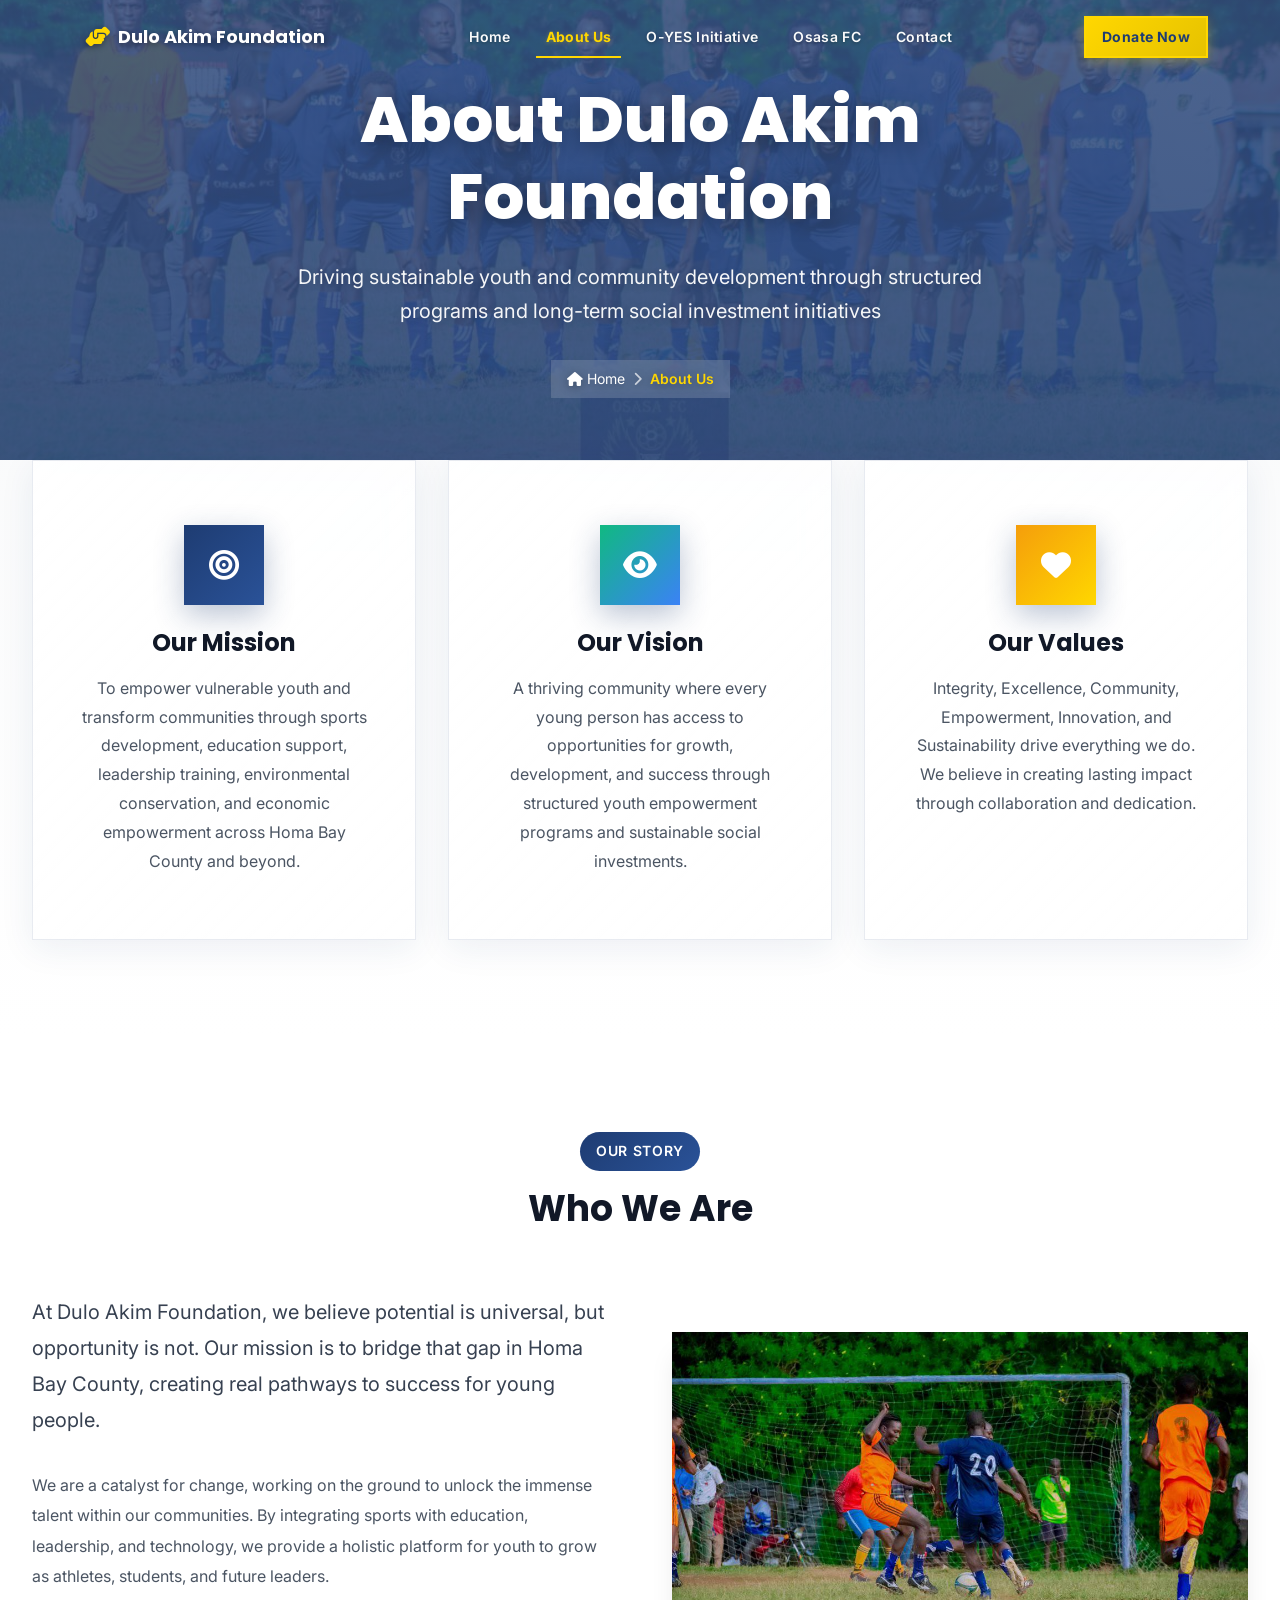
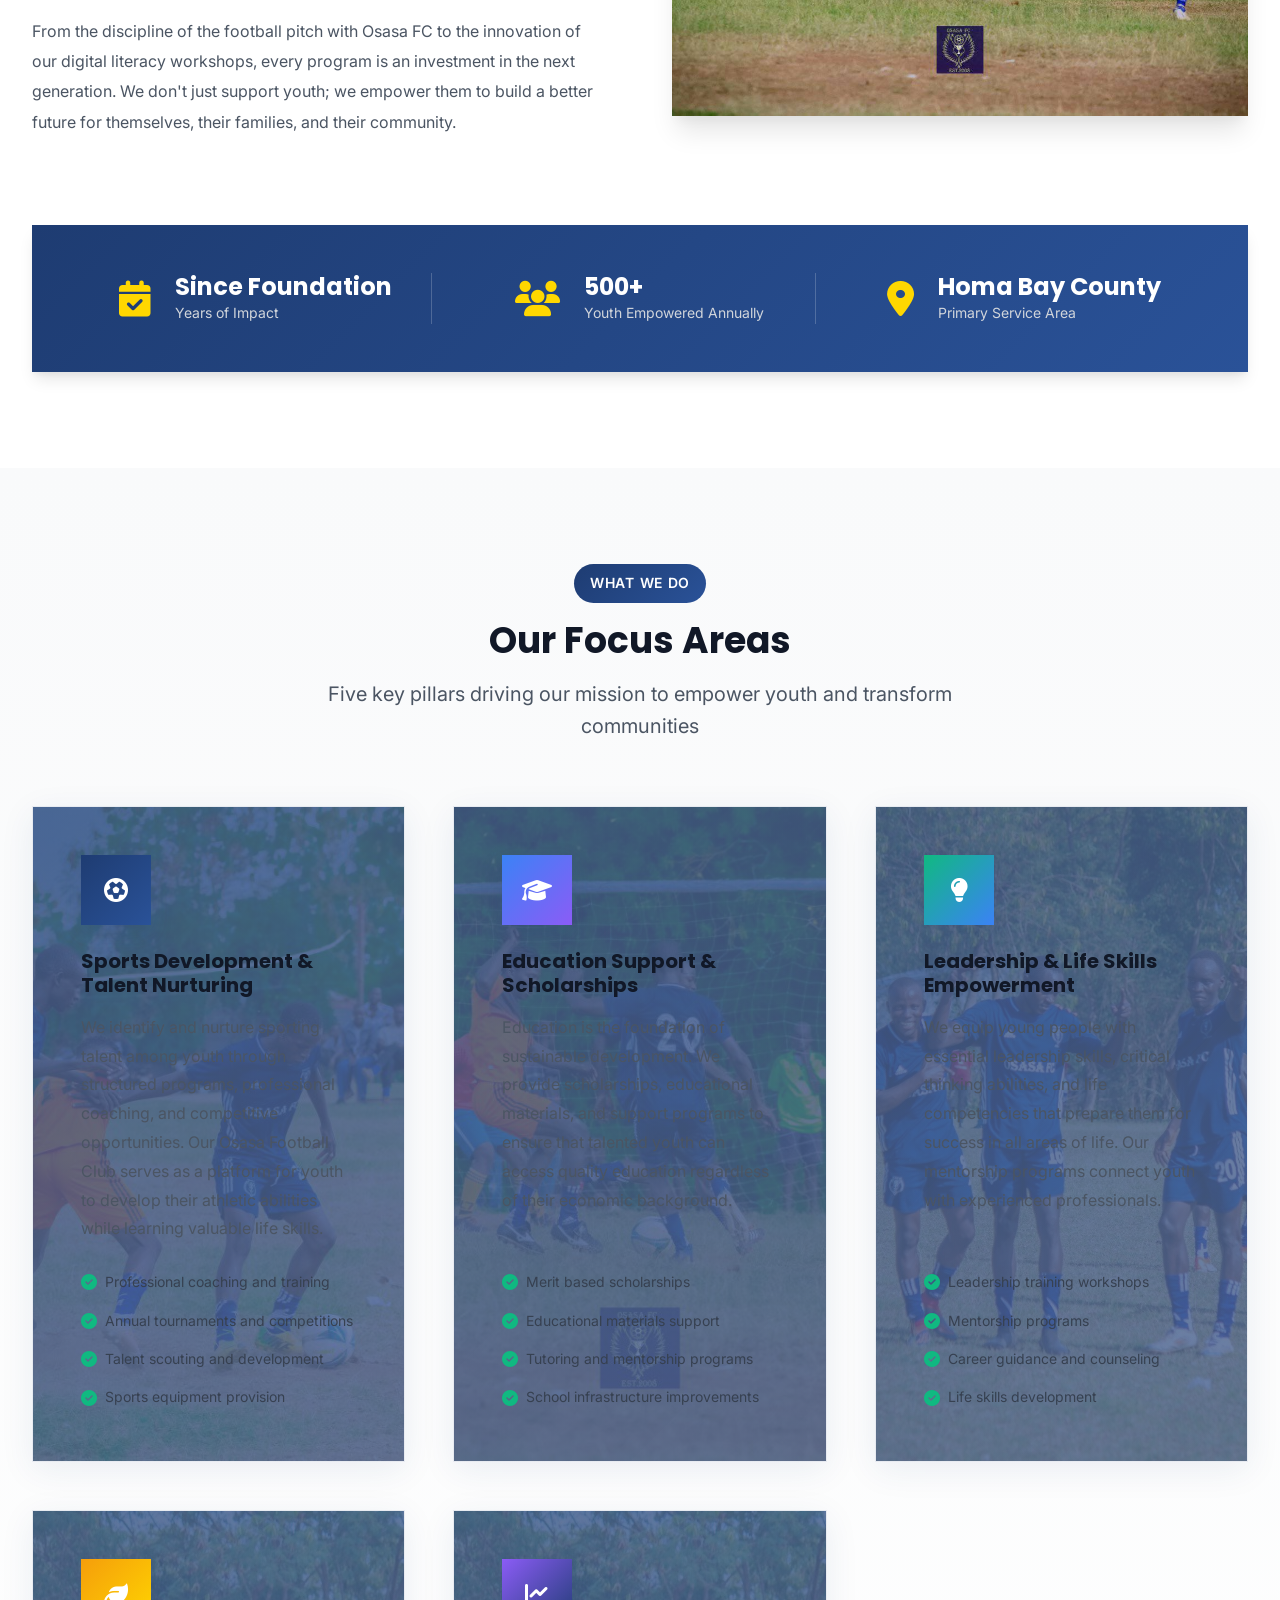
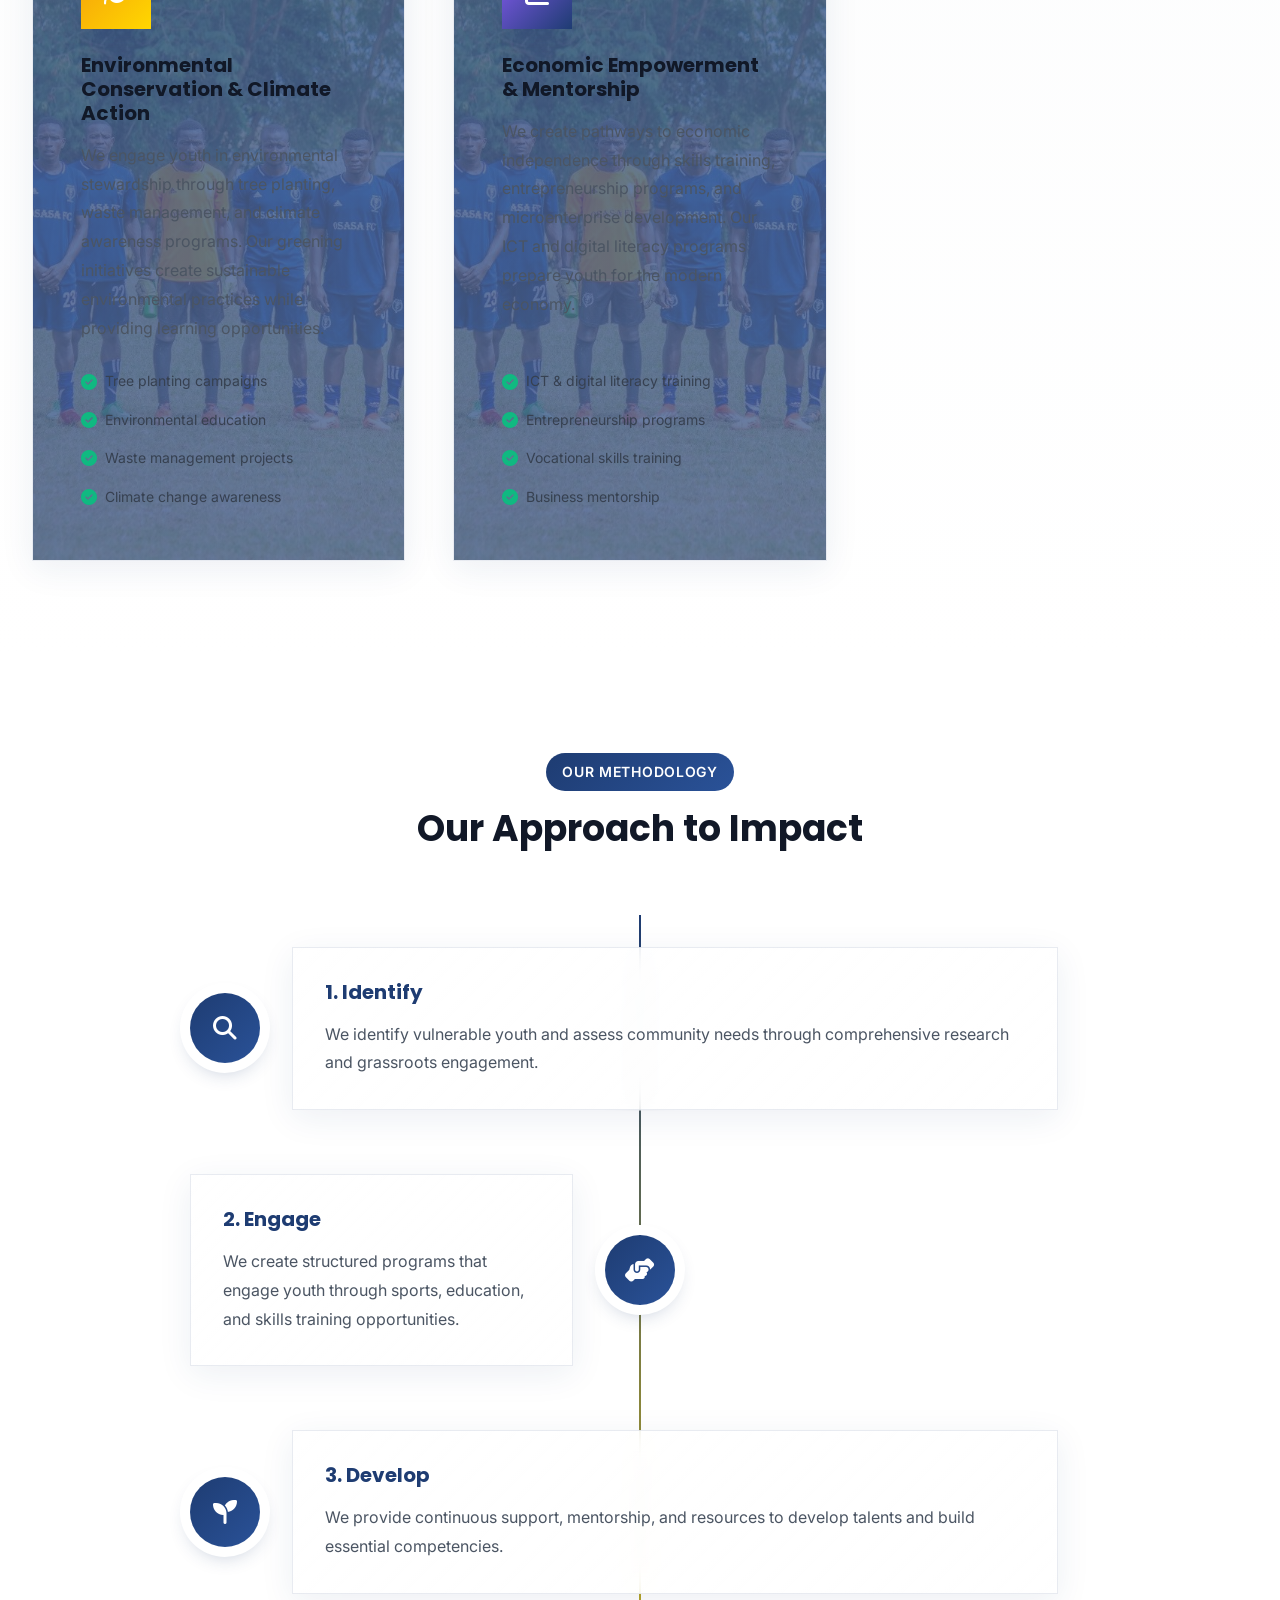
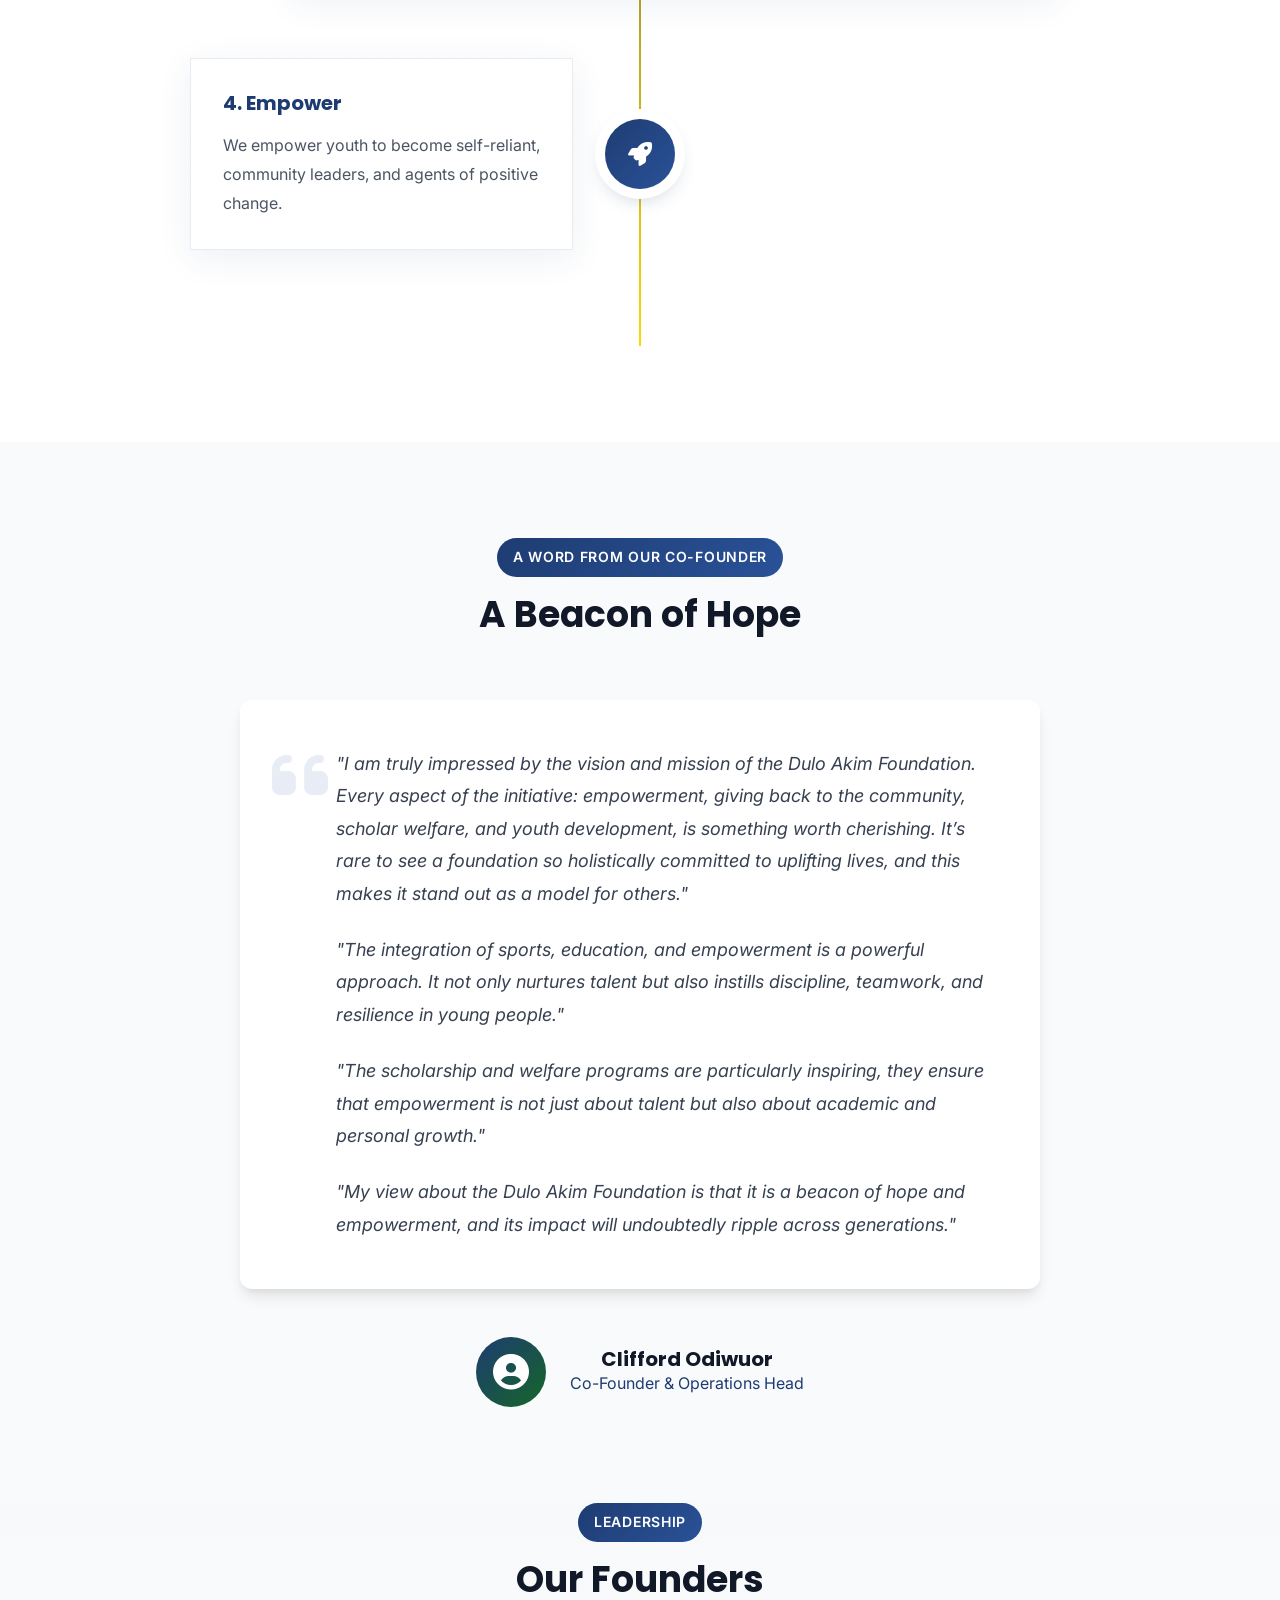
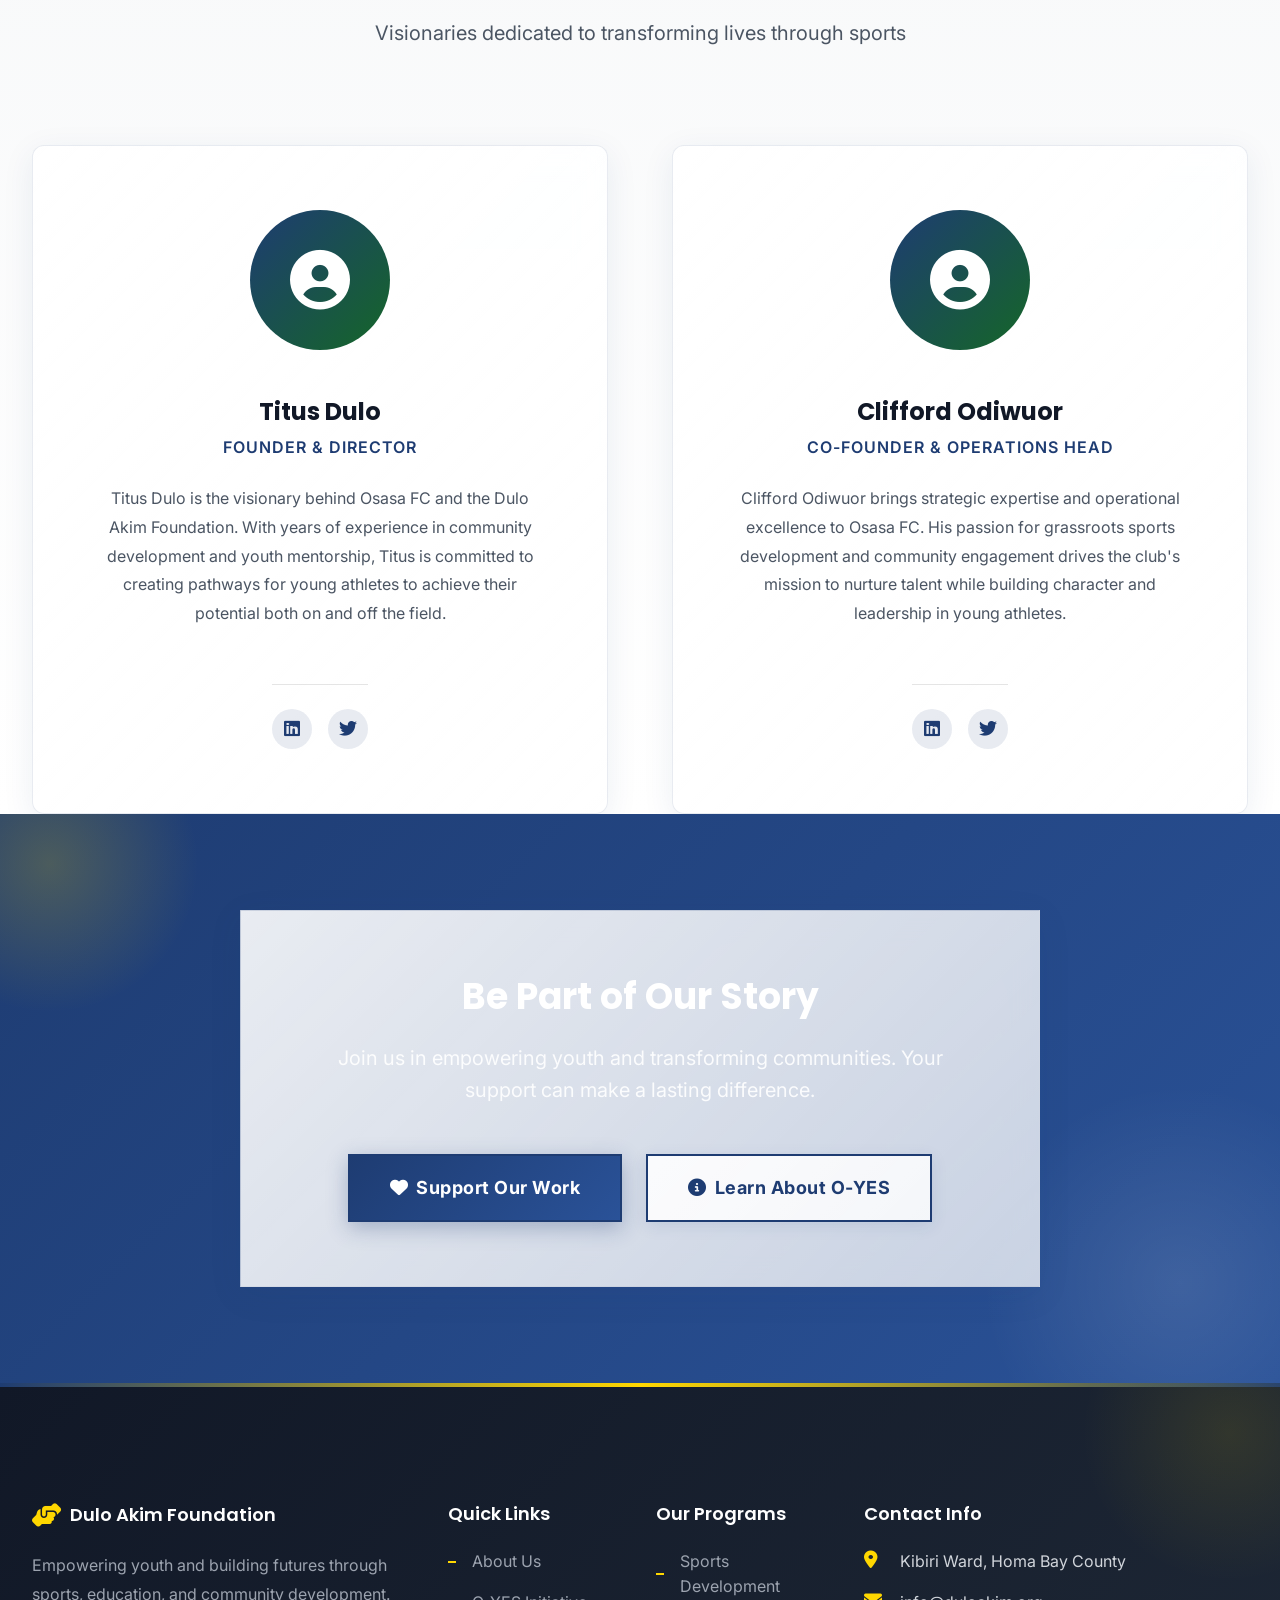
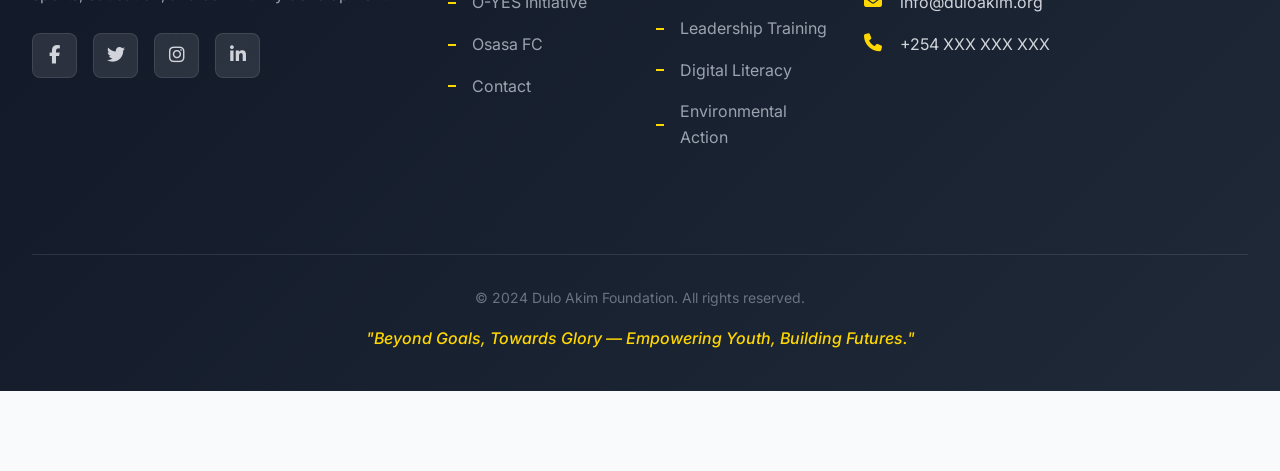
==== commit 627d2a7f: "Update about.html" ====
--- a/about.html
+++ b/about.html
@@ -191,7 +191,7 @@
                     <h3>Education Support & Scholarships</h3>
                     <p>Education is the foundation of sustainable development. We provide scholarships, educational materials, and support programs to ensure that talented youth can access quality education regardless of their economic background.</p>
                     <ul class="focus-features">
-                        <li><i class="fas fa-check-circle"></i> Merit-based scholarships</li>
+                        <li><i class="fas fa-check-circle"></i> Merit based scholarships</li>
                         <li><i class="fas fa-check-circle"></i> Educational materials support</li>
                         <li><i class="fas fa-check-circle"></i> Tutoring and mentorship programs</li>
                         <li><i class="fas fa-check-circle"></i> School infrastructure improvements</li>
@@ -454,4 +454,5 @@
     <!-- JavaScript Files -->
     <script src="js/main.js"></script>
 </body>
-</html>+
+</html>
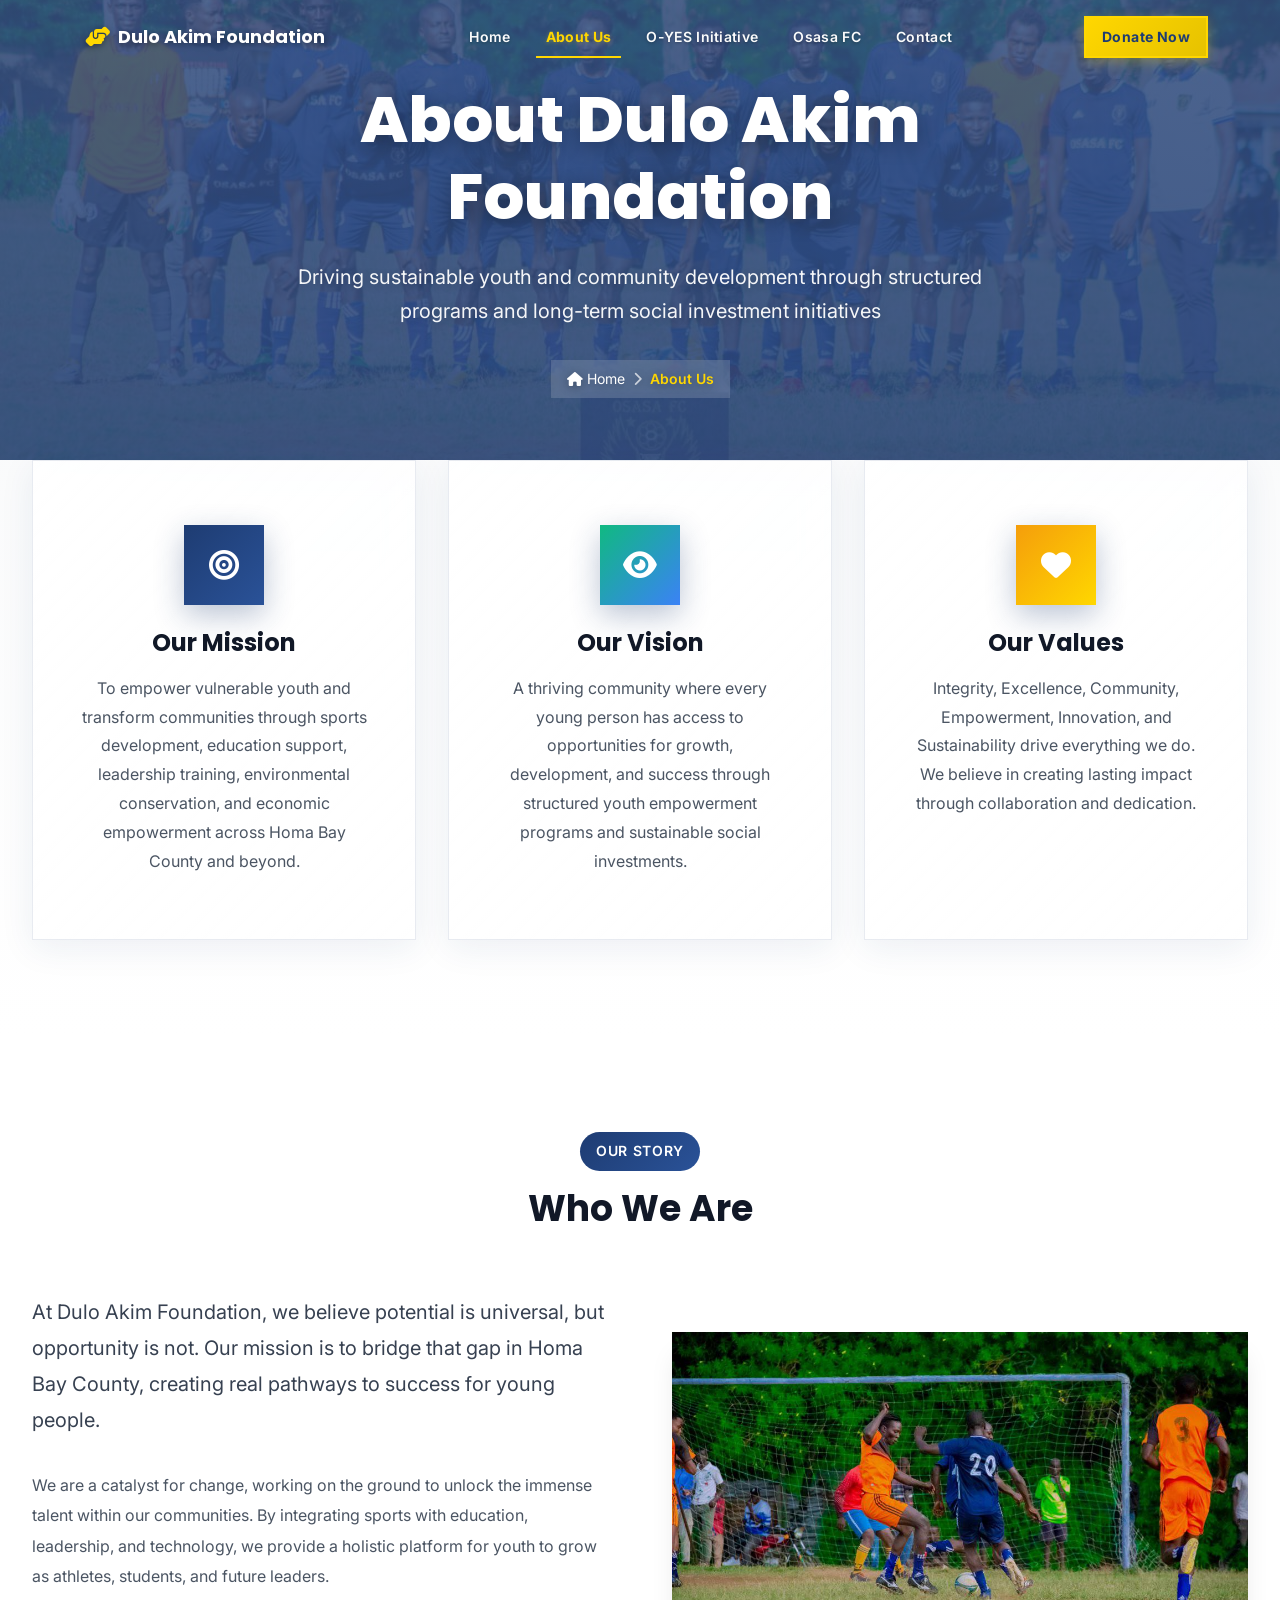
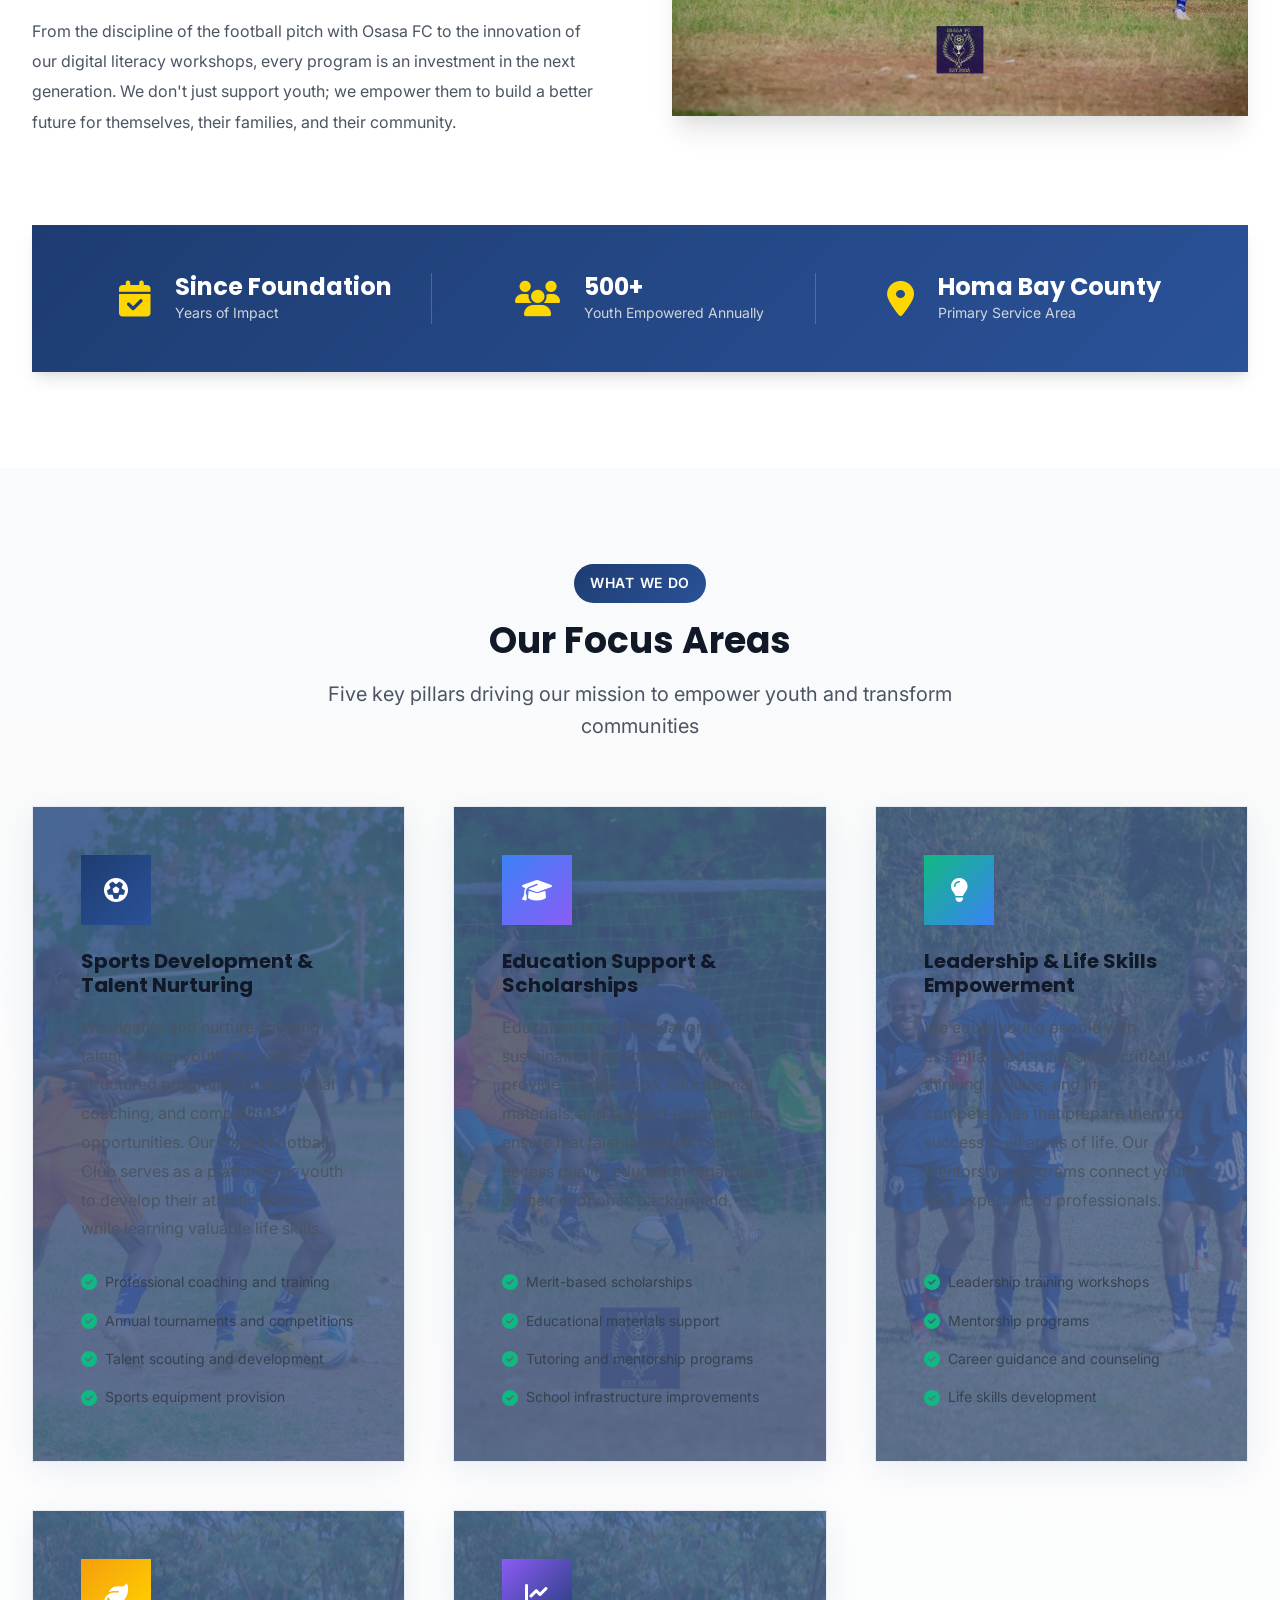
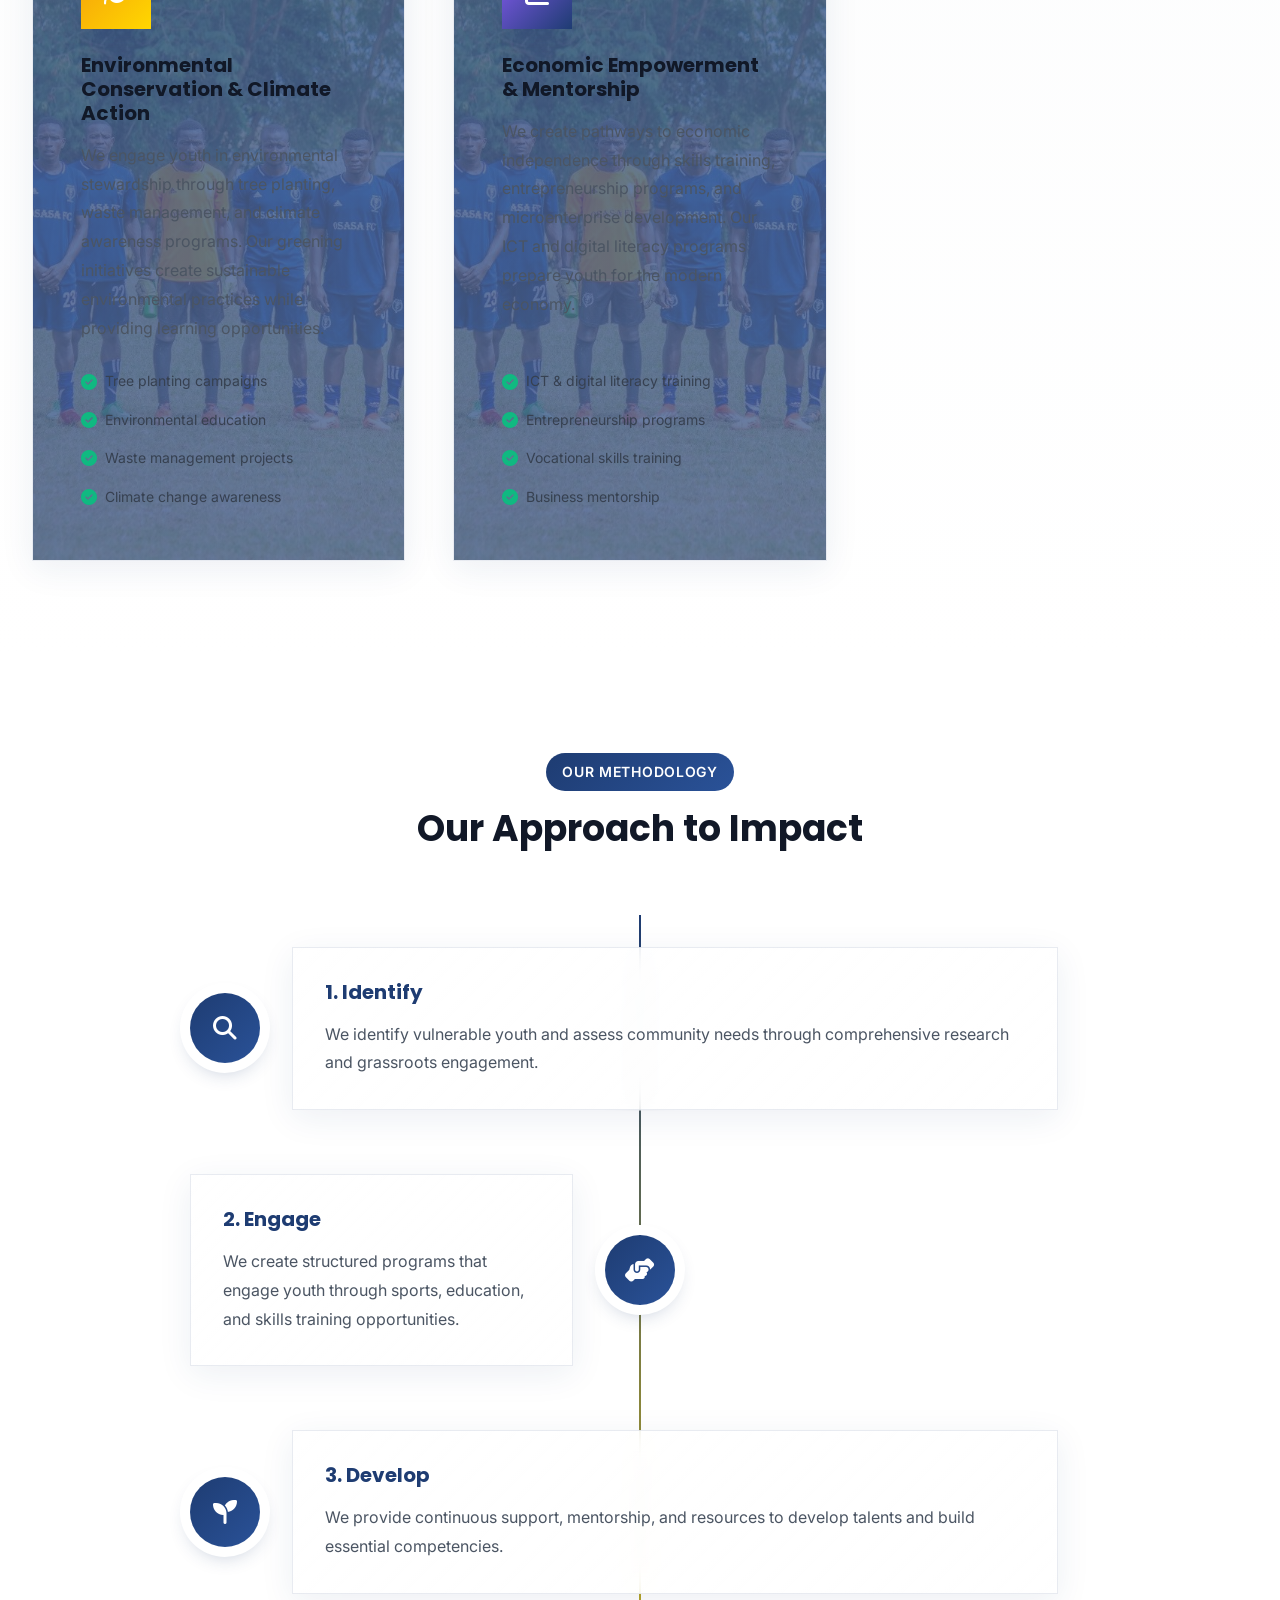
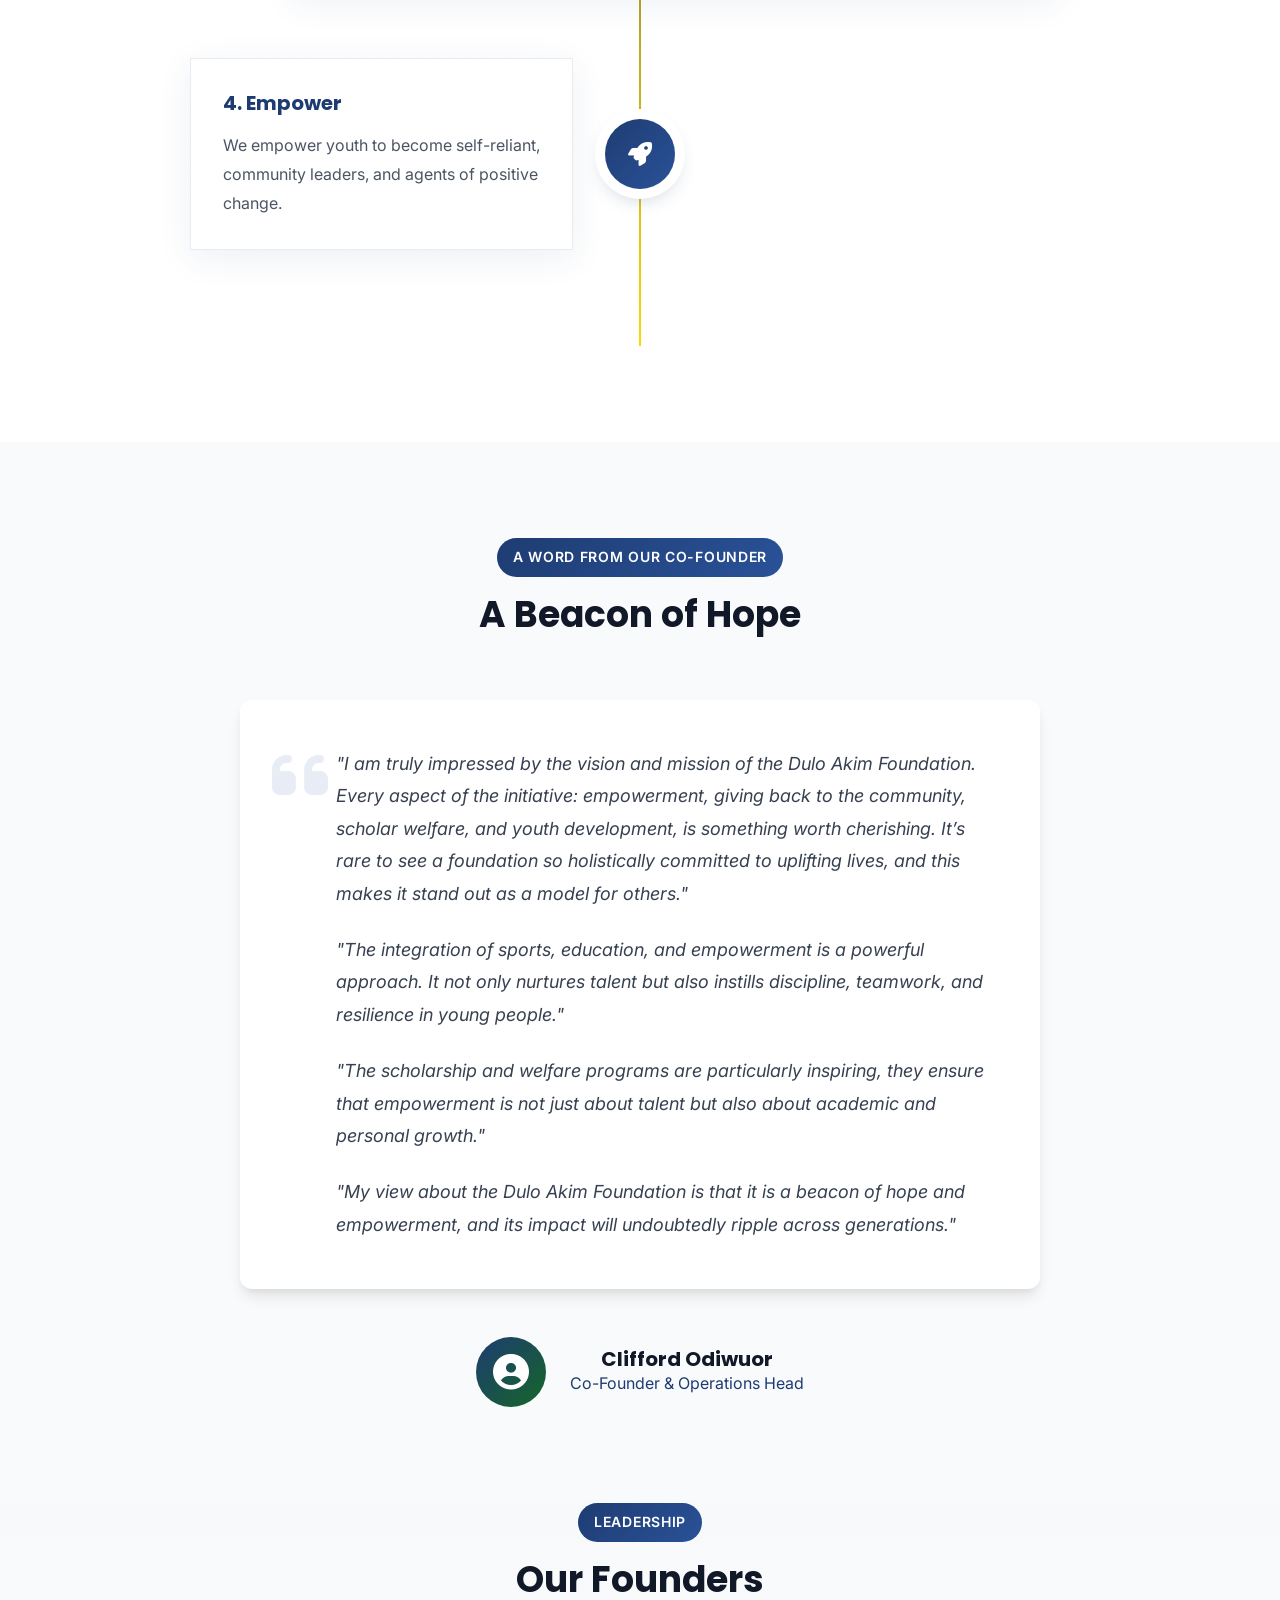
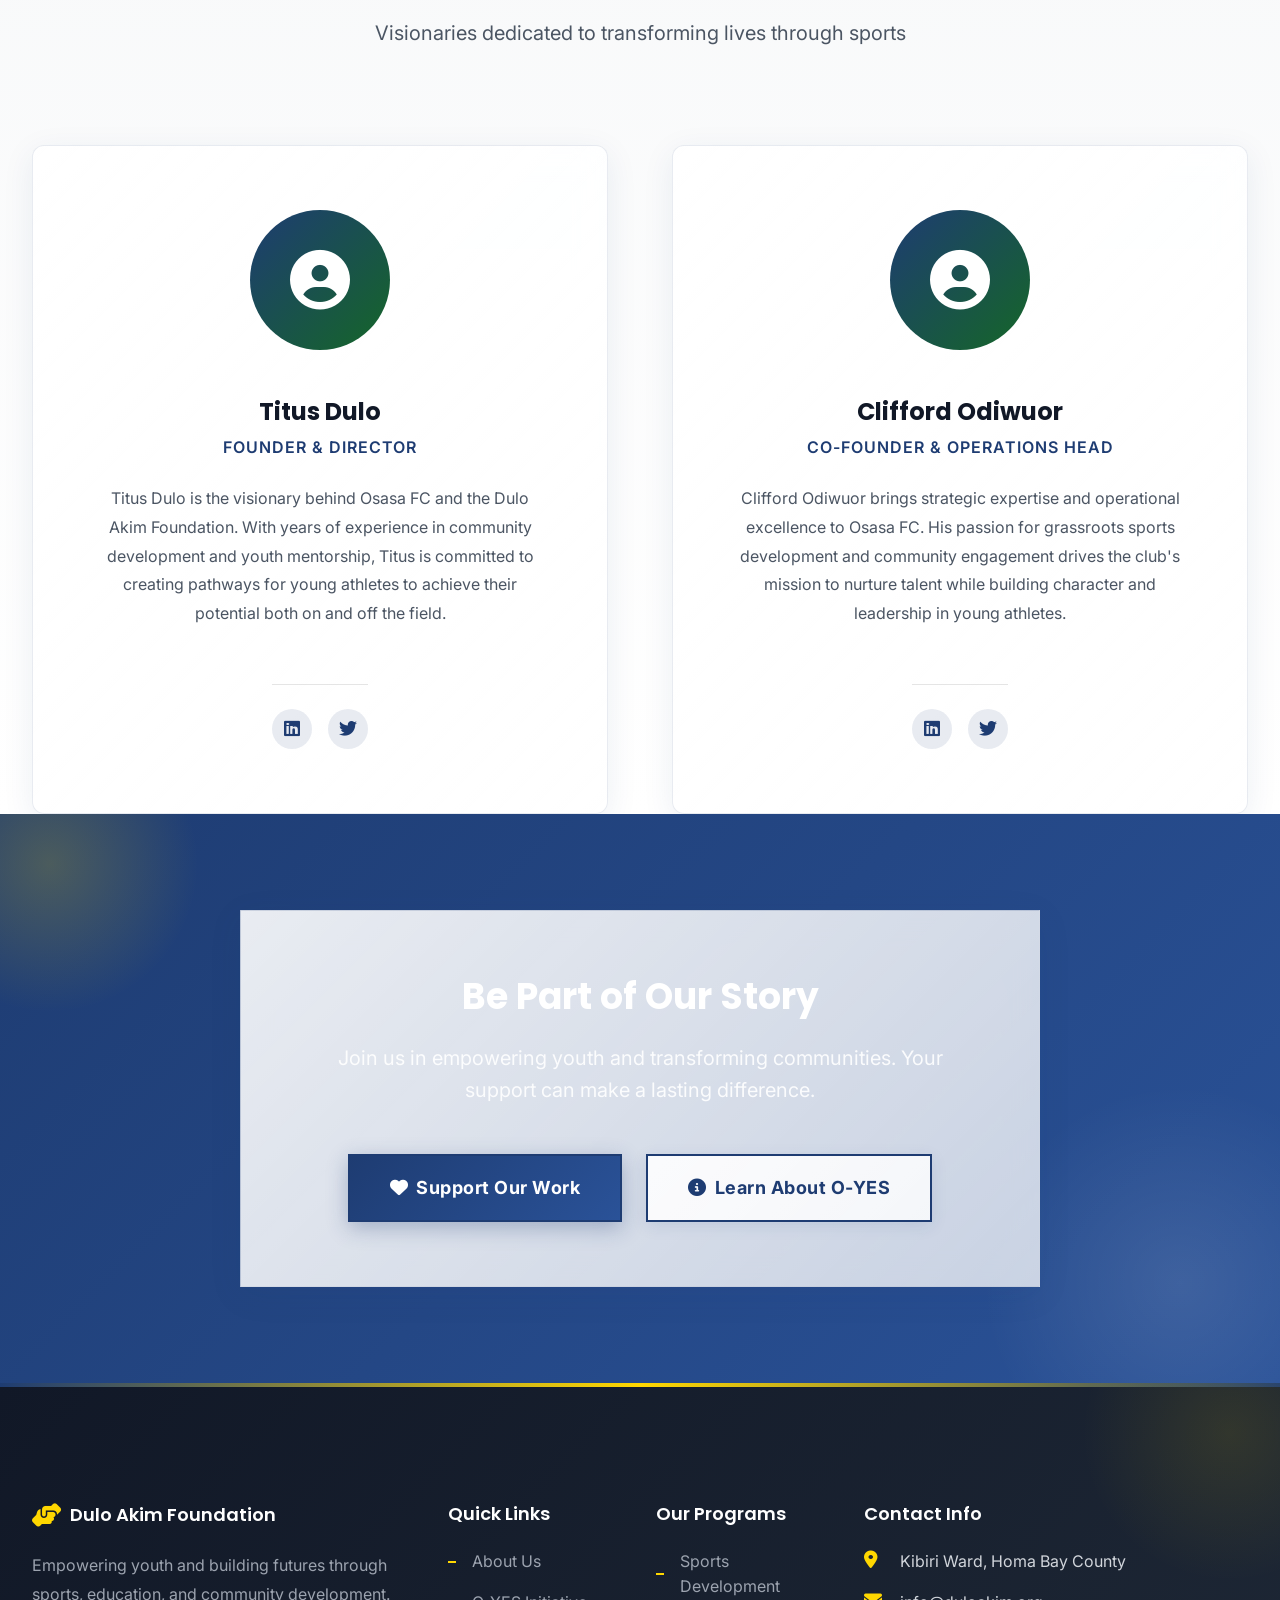
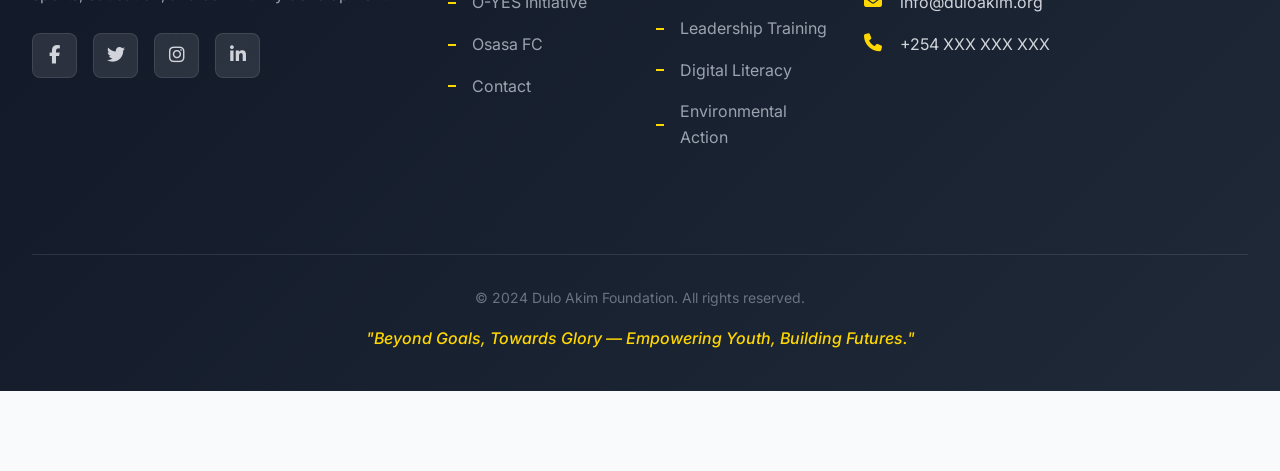
==== commit e8c99b73: "Update about.html" ====
--- a/about.html
+++ b/about.html
@@ -191,7 +191,7 @@
                     <h3>Education Support & Scholarships</h3>
                     <p>Education is the foundation of sustainable development. We provide scholarships, educational materials, and support programs to ensure that talented youth can access quality education regardless of their economic background.</p>
                     <ul class="focus-features">
-                        <li><i class="fas fa-check-circle"></i> Merit based scholarships</li>
+                        <li><i class="fas fa-check-circle"></i> Merit-based scholarships</li>
                         <li><i class="fas fa-check-circle"></i> Educational materials support</li>
                         <li><i class="fas fa-check-circle"></i> Tutoring and mentorship programs</li>
                         <li><i class="fas fa-check-circle"></i> School infrastructure improvements</li>
@@ -456,3 +456,4 @@
 </body>
 
 </html>
+
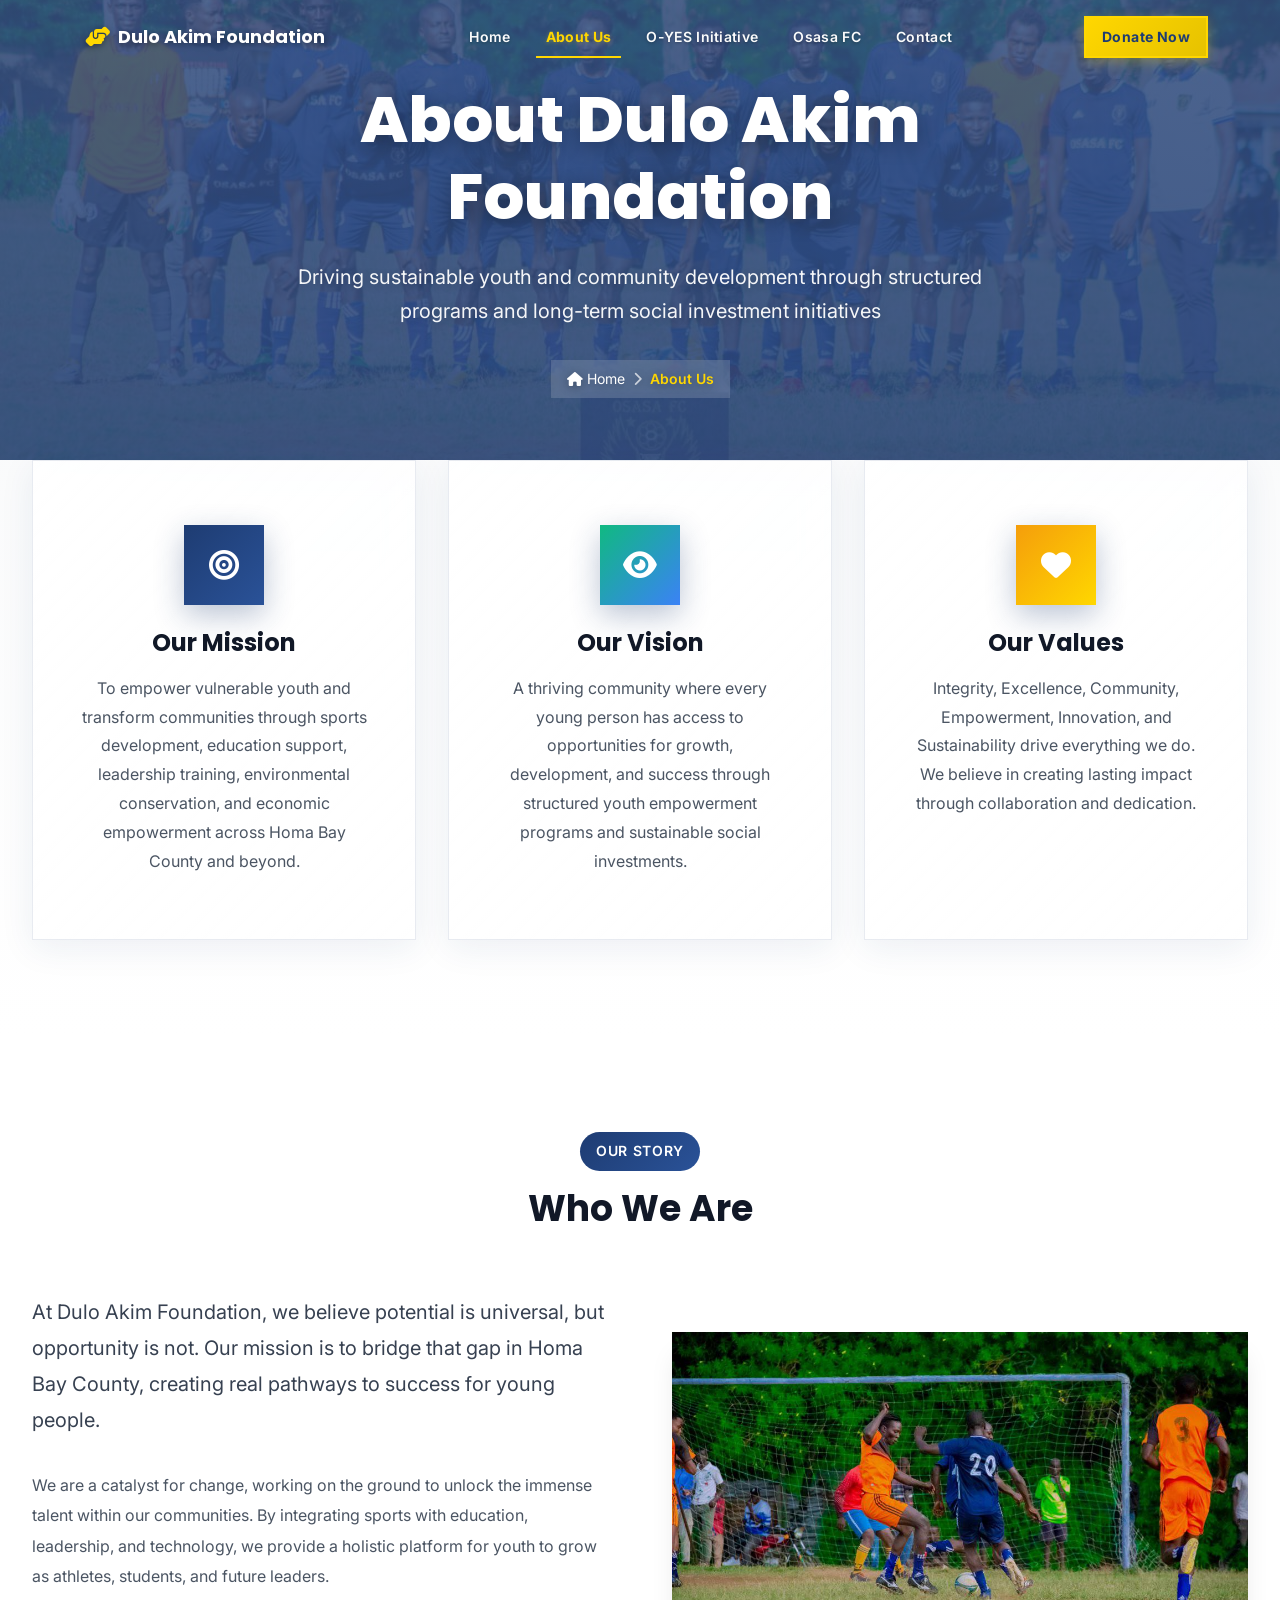
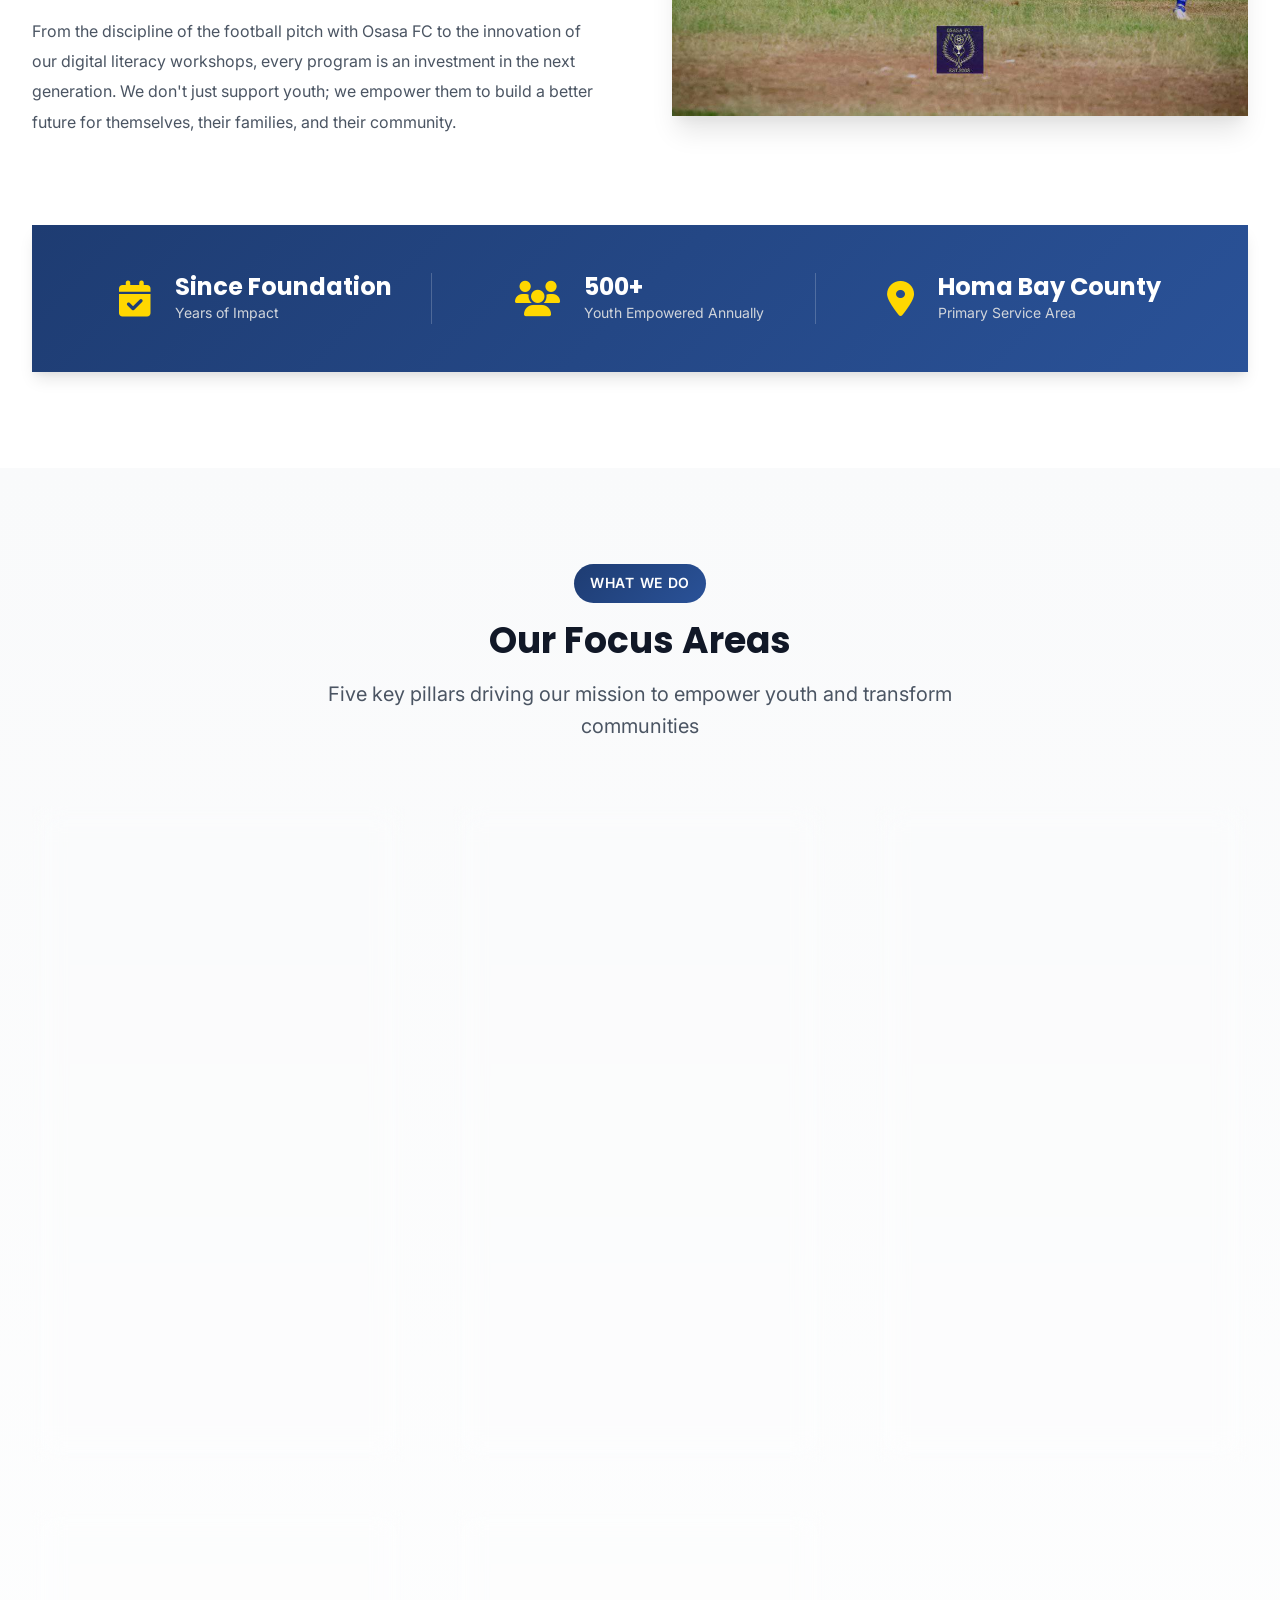
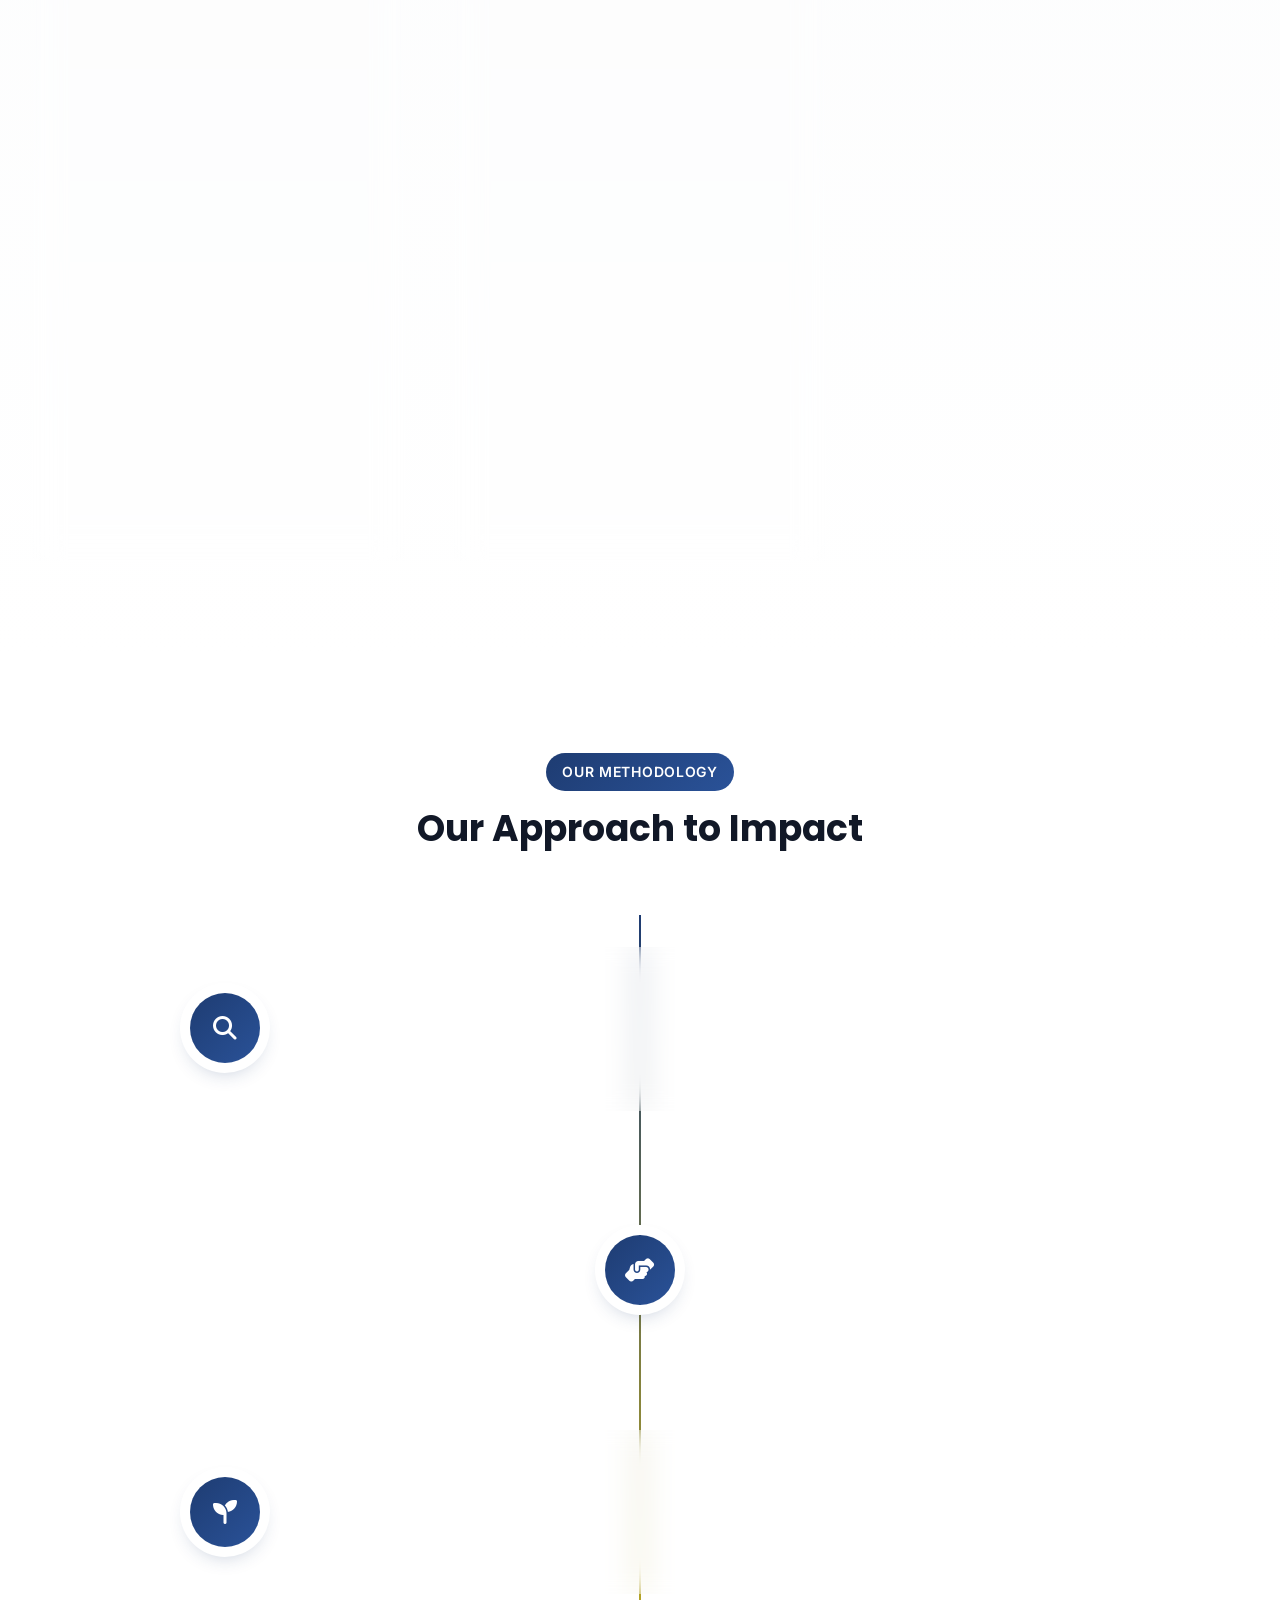
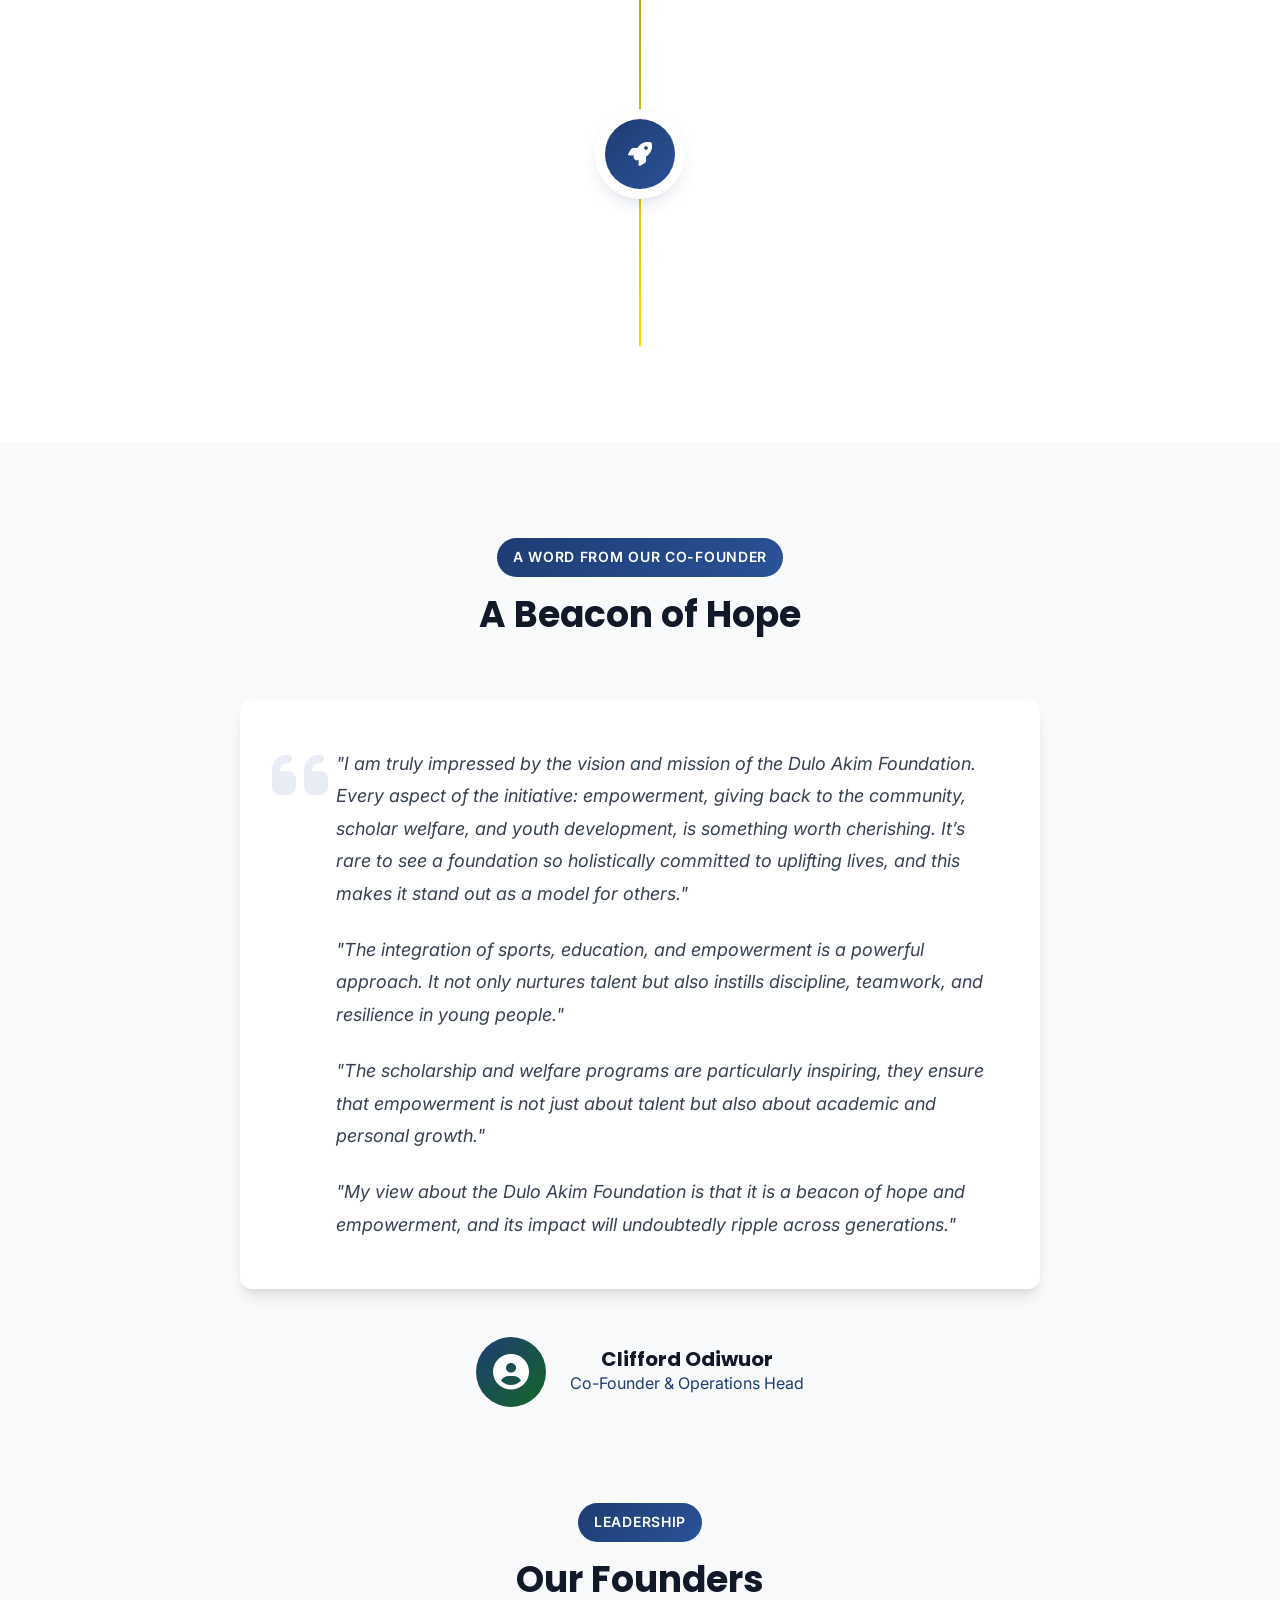
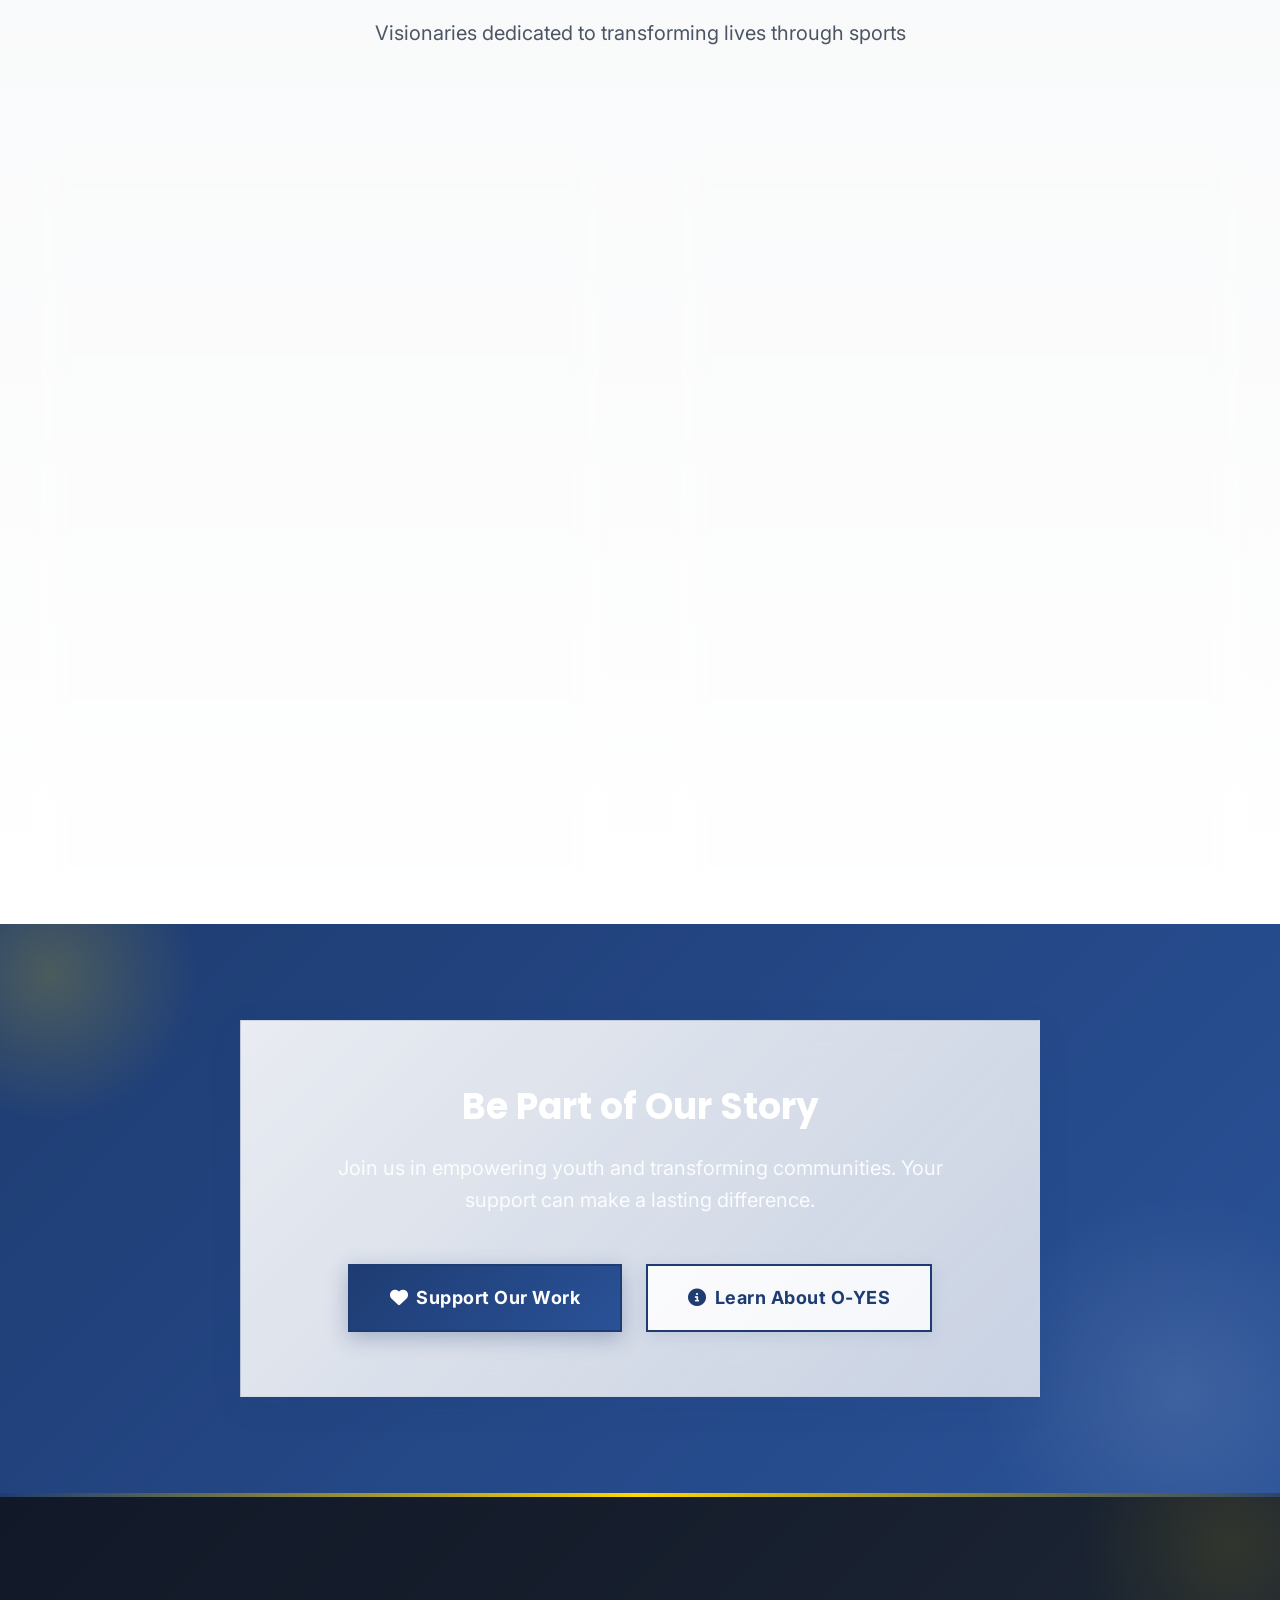
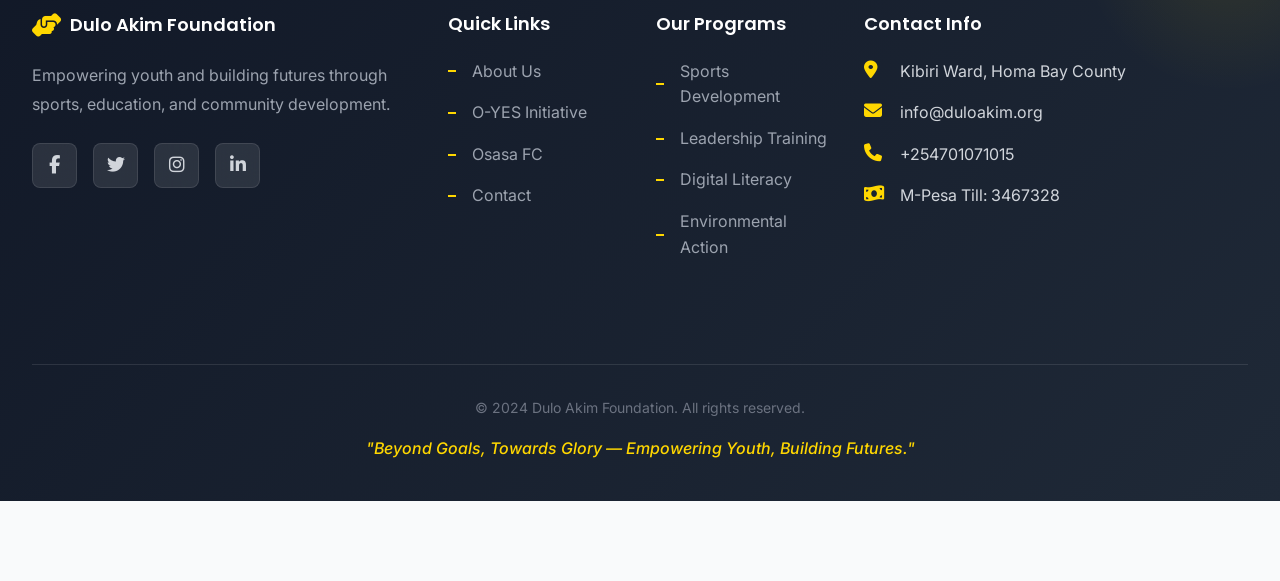
==== commit 5b07d982: "Add files via upload" ====
--- a/about.html
+++ b/about.html
@@ -356,6 +356,10 @@
                             <i class="fab fa-twitter"></i>
                         </a>
                     </div>
+                    <div class="founder-contact">
+                        <p><i class="fas fa-envelope"></i> titusdulo450@gmail.com</p>
+                        <p><i class="fas fa-phone"></i> +254701071015</p>
+                    </div>
                 </div>
                 
                 <div class="founder-card glass-card">
@@ -372,6 +376,10 @@
                         <a href="#" class="social-link" title="Twitter">
                             <i class="fab fa-twitter"></i>
                         </a>
+                    </div>
+                    <div class="founder-contact">
+                        <p><i class="fas fa-envelope"></i> odiwuorc993@gmail.com</p>
+                        <p><i class="fas fa-phone"></i> +254712414627</p>
                     </div>
                 </div>
             </div>
@@ -439,7 +447,8 @@
                     <ul class="contact-info">
                         <li><i class="fas fa-map-marker-alt"></i> Kibiri Ward, Homa Bay County</li>
                         <li><i class="fas fa-envelope"></i> info@duloakim.org</li>
-                        <li><i class="fas fa-phone"></i> +254 XXX XXX XXX</li>
+                        <li><i class="fas fa-phone"></i> +254701071015</li>
+                        <li><i class="fas fa-money-bill-wave"></i> M-Pesa Till: 3467328</li>
                     </ul>
                 </div>
             </div>
@@ -454,6 +463,4 @@
     <!-- JavaScript Files -->
     <script src="js/main.js"></script>
 </body>
-
-</html>
-
+</html>
--- a/css/components/founders.css
+++ b/css/components/founders.css
@@ -91,3 +91,26 @@
     color: #ffffff;
     transform: scale(1.1);
 }
+
+.founder-contact {
+    margin-top: var(--spacing-lg);
+    padding-top: var(--spacing-lg);
+    border-top: 1px solid rgba(0, 0, 0, 0.1);
+    text-align: left;
+    width: 100%;
+}
+
+.founder-contact p {
+    display: flex;
+    align-items: center;
+    gap: var(--spacing-sm);
+    font-size: var(--text-sm);
+    color: var(--gray-600);
+    margin-bottom: var(--spacing-sm);
+}
+
+.founder-contact i {
+    color: var(--primary-color);
+    width: 16px;
+    text-align: center;
+}
